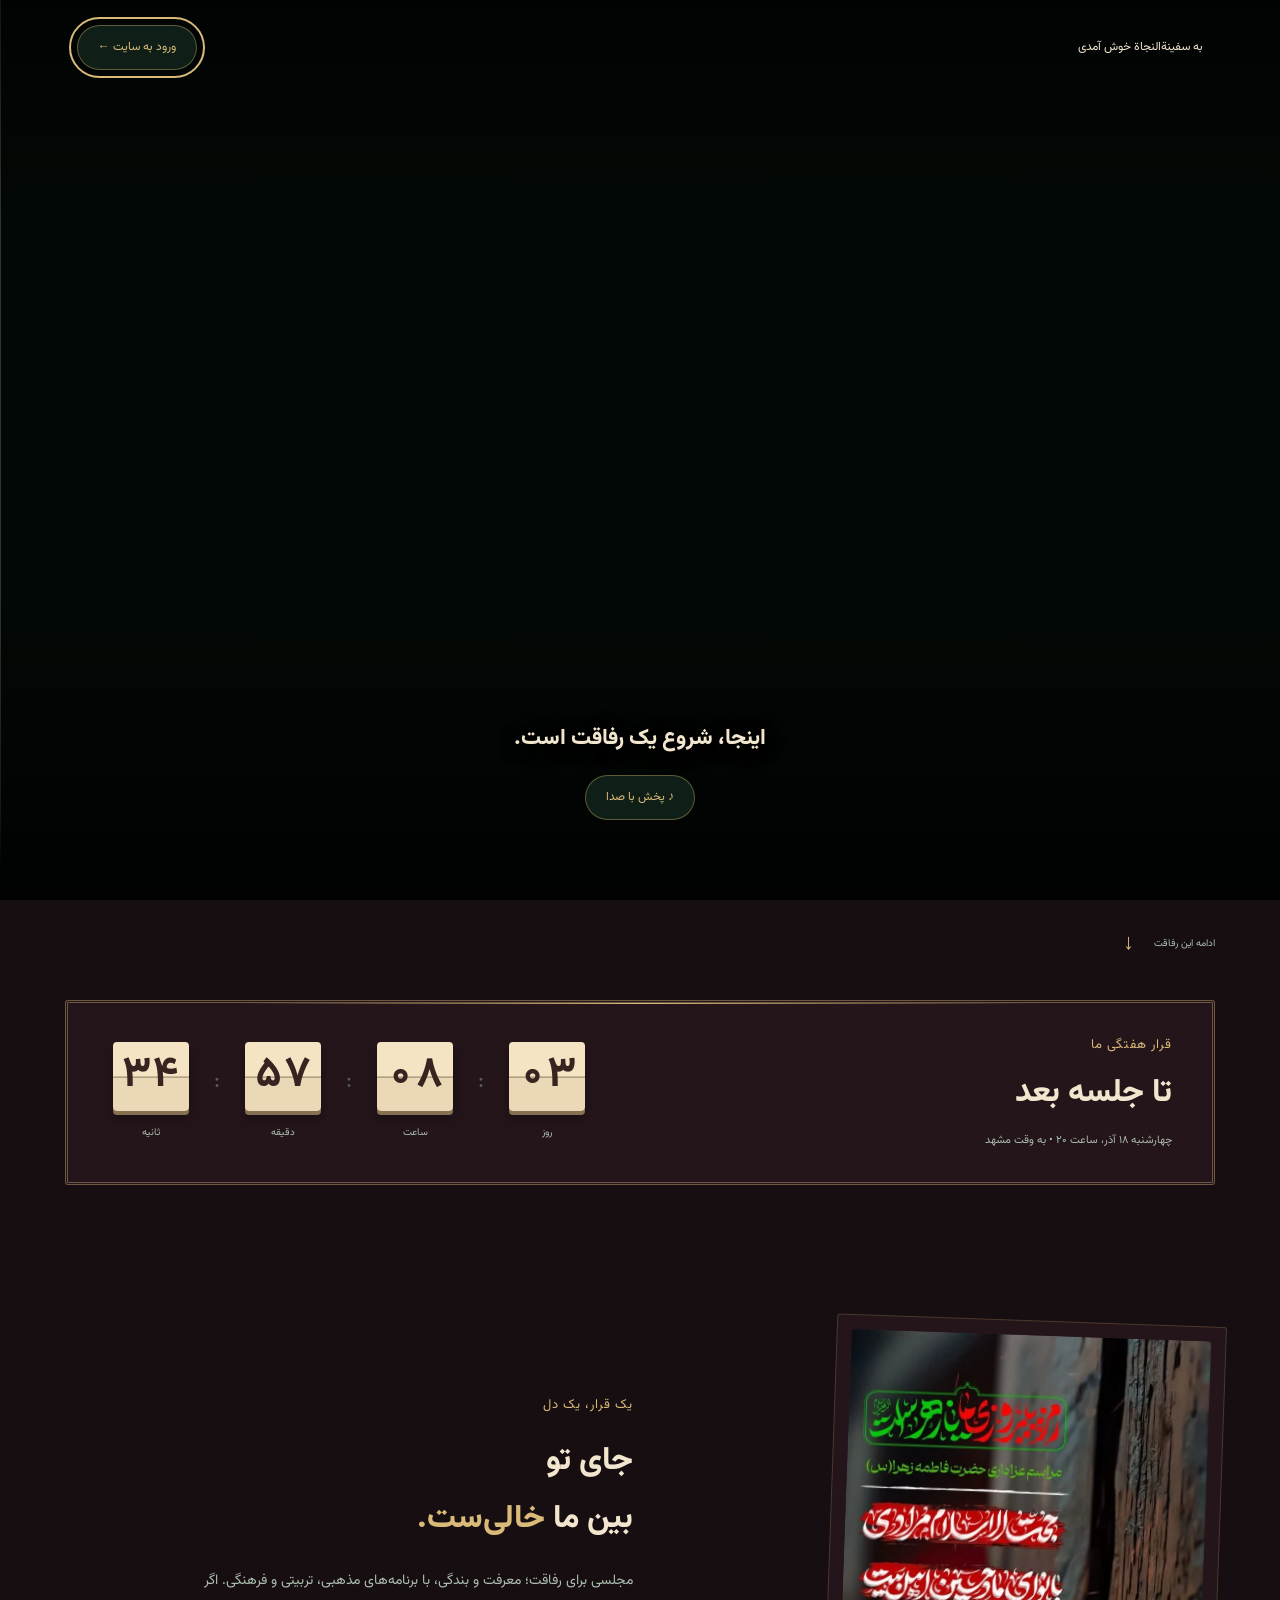
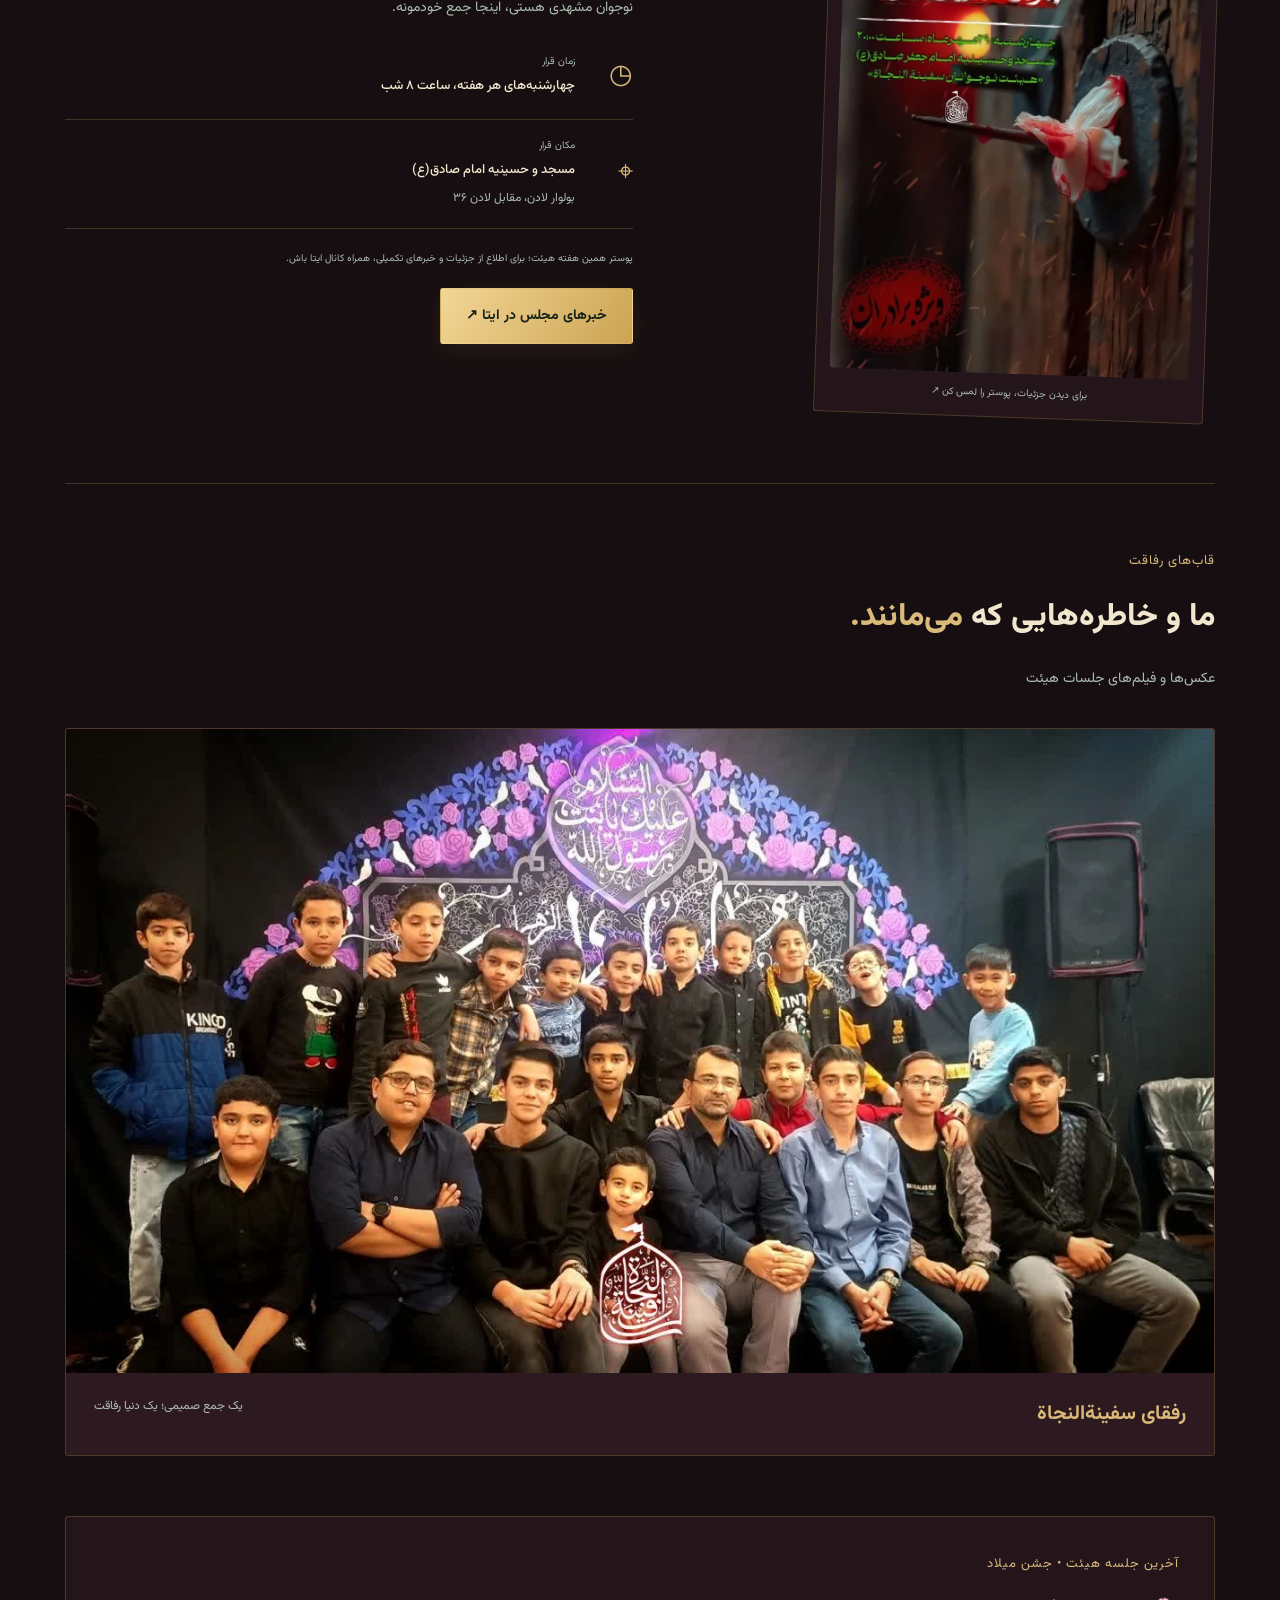
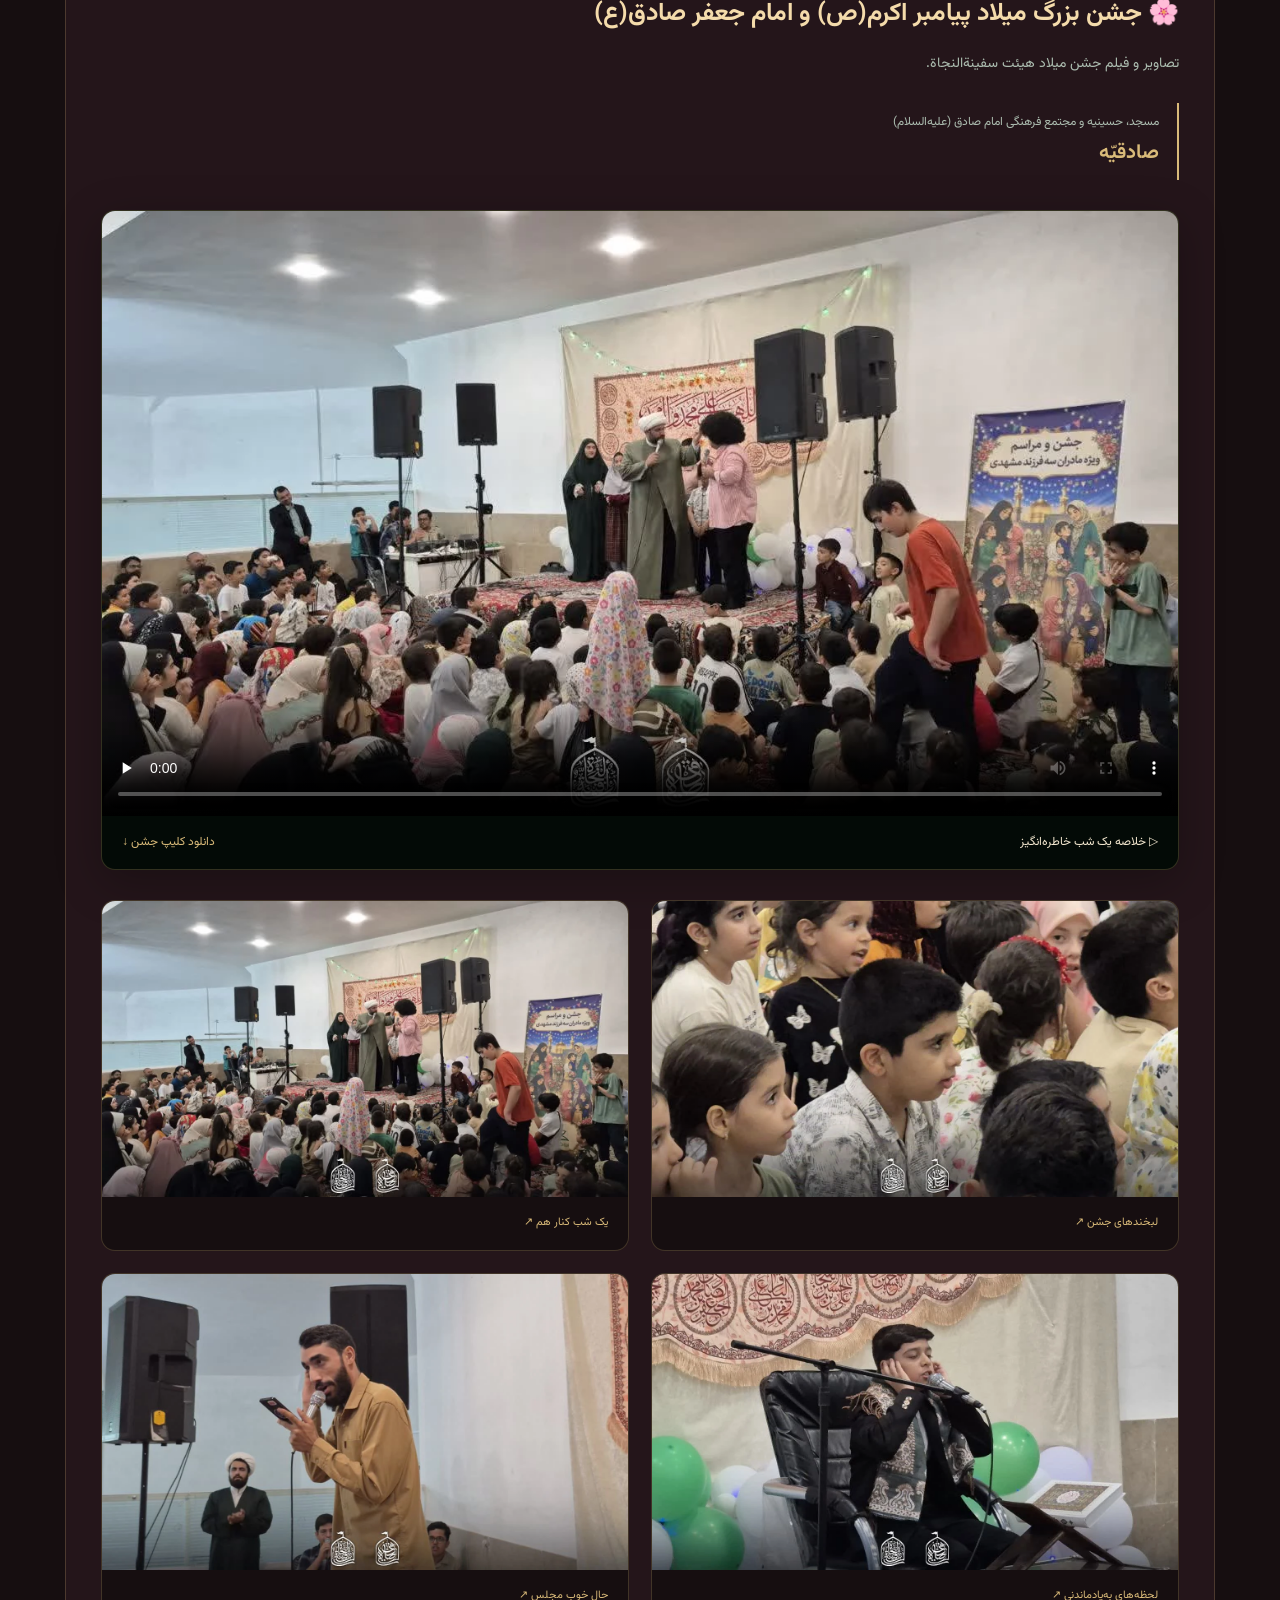
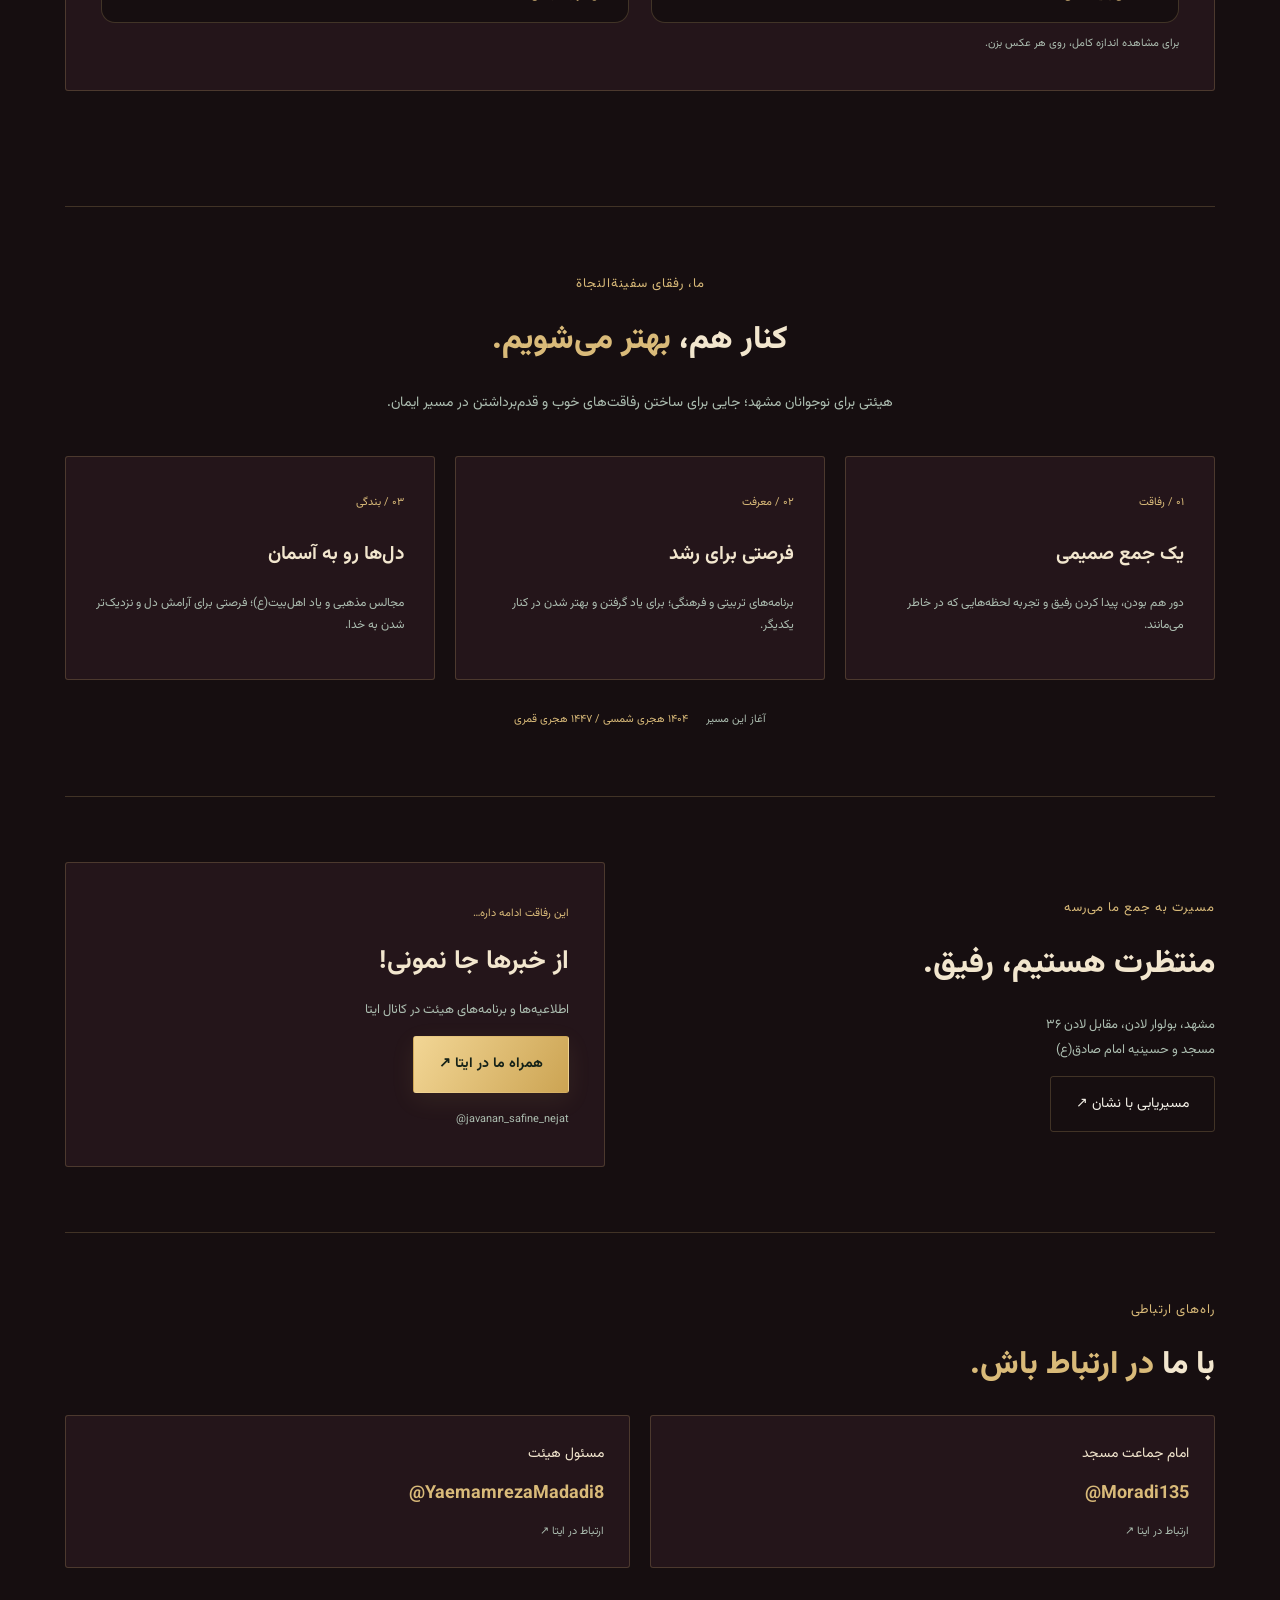
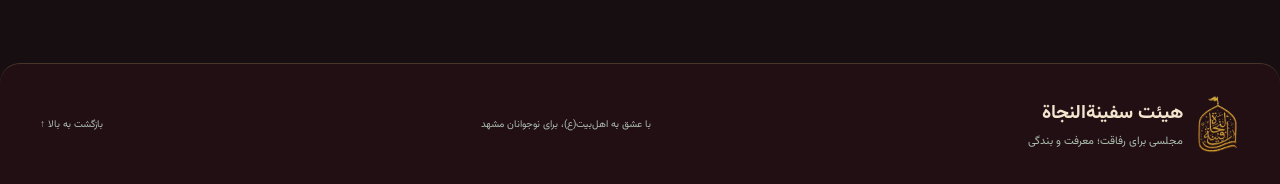
==== index.html @ 611f37f0 "Update index.html" ====
<!doctype html>
<html lang="fa" dir="rtl">
<head><script>
if ('scrollRestoration' in history) history.scrollRestoration = 'manual';
function startAtTop() {
  const root = document.documentElement;
  const previous = root.style.scrollBehavior;
  root.style.scrollBehavior = 'auto';
  window.scrollTo({top: 0, left: 0, behavior: 'instant'});
  root.style.scrollBehavior = previous;
}
window.addEventListener('pageshow', startAtTop);
</script><meta charset="utf-8"><meta name="viewport" content="width=device-width, initial-scale=1"><meta name="theme-color" content="#071510"><meta name="description" content="هیئت سفینة‌النجاة؛ ویژه نوجوانان مشهدی. چهارشنبه‌ها ساعت ۲۰، بولوار لادن، مقابل لادن ۳۶، مسجد و حسینیه امام صادق(ع)."><title>هیئت سفینة‌النجاة | جایی برای رفاقت و بندگی</title><style>@import url('https://fonts.googleapis.com/css2?family=Vazirmatn:wght@300;400;500;600;700;800;900&display=swap');
:root{--bg:#071510;--panel:#0d2018;--gold:#d8b66b;--text:#f3f0e7;--muted:#a1b2a5;--line:#d8b66b26}*{box-sizing:border-box}html{scroll-behavior:smooth;scroll-padding-top:95px}body{margin:0;background:var(--bg);color:var(--text);font-family:Vazirmatn,Tahoma,sans-serif;line-height:1.9}body:has(.intro:not(.closed)){overflow:hidden}a{color:inherit;text-decoration:none}button{font:inherit;cursor:pointer}button,a{-webkit-tap-highlight-color:transparent}button:focus-visible,a:focus-visible{outline:2px solid var(--gold);outline-offset:6px}header{height:100px;display:flex;align-items:center;justify-content:space-between;max-width:1280px;margin:auto;padding:0 40px;border-bottom:1px solid var(--line)}.brand{display:flex;align-items:center;gap:12px;font-weight:700}.brand img{width:45px;height:60px;object-fit:contain}.brand small{display:block;color:var(--muted);font-weight:400;font-size:10px}nav{display:flex;gap:35px;font-size:13px;color:#c4cec5}nav a:hover,footer a:hover{color:var(--gold)}.header-link{font-size:12px;border:1px solid var(--line);padding:9px 20px;border-radius:6px}.hero{max-width:1280px;margin:auto;padding:75px 65px 95px;min-height:720px;display:grid;grid-template-columns:1fr 1fr;align-items:center;position:relative;overflow:hidden}.glow{position:absolute;width:650px;height:650px;left:-100px;top:-40px;background:radial-gradient(ellipse,#1c56333d,transparent 65%);pointer-events:none}.eyebrow{color:var(--gold);font-size:12px;letter-spacing:1px;display:flex;align-items:center;gap:9px}.eyebrow>span{width:6px;height:6px;background:var(--gold);border-radius:50%;box-shadow:0 0 15px var(--gold)}.overline{font-size:13px;color:var(--muted);margin:35px 0 10px}h1{font-size:clamp(48px,6vw,82px);line-height:1.5;margin:0;font-weight:900;letter-spacing:-3px}em{font-style:normal;color:var(--gold)}.hero-desc{color:var(--muted);font-size:15px;line-height:2.2;margin:20px 0 30px}.actions{display:flex;gap:12px;flex-wrap:wrap}.button{display:inline-flex;align-items:center;justify-content:center;gap:18px;padding:13px 23px;border-radius:5px;font-size:12px;transition:transform .2s,background .2s;border:1px solid transparent}.button:hover{transform:translateY(-3px)}.gold{background:var(--gold);color:#152218;font-weight:700}.gold:hover{background:#eccd87}.subtle{background:transparent;color:var(--text);border-color:var(--line)}.hero-meta{margin-top:35px;display:flex;align-items:center;gap:15px;font-size:11px;color:var(--muted)}.hero-meta i{height:4px;width:4px;background:var(--gold);border-radius:50%}.hero-art{height:495px;position:relative;display:flex;align-items:center;justify-content:center}.arch{width:310px;height:420px;border:1px solid #d8b66b55;border-radius:160px 160px 8px 8px;background:linear-gradient(160deg,#173e2855,#0a1b13);box-shadow:0 0 70px #38744017,inset 0 0 45px #123520;display:flex;align-items:center;justify-content:center;flex-direction:column;position:relative}.arch:before{content:'';position:absolute;inset:12px;border:1px solid var(--line);border-radius:150px 150px 3px 3px}.main-logo{width:218px;height:290px;object-fit:contain;filter:drop-shadow(0 0 20px #bb8e3225);animation:float 6s ease-in-out infinite}.art-caption{font-size:10px;color:var(--gold);margin-top:15px}.orbit{position:absolute;border:1px solid #d8b66b12;border-radius:50%;width:450px;height:450px}.orbit-two{width:500px;height:500px;border-style:dashed;animation:spin 100s linear infinite}.art-foot{position:absolute;bottom:0;font-size:10px;color:var(--muted);letter-spacing:2px}.spark{position:absolute;width:5px;height:5px;border-radius:50%;background:var(--gold);box-shadow:0 0 16px var(--gold);animation:float 5s ease-in-out infinite}.s1{left:40px;top:150px}.s2{right:70px;bottom:70px}.s3{left:130px;top:20px}.scroll{position:absolute;bottom:20px;right:65px;color:var(--muted);font-size:10px;display:flex;align-items:center;gap:20px}.scroll span{color:var(--gold);font-size:22px}.countdown-section{max-width:1150px;margin:15px auto 70px;padding:30px 40px;border:1px solid var(--line);background:linear-gradient(110deg,#13281b,#0a1a12);border-radius:9px;display:flex;align-items:center;justify-content:space-between;gap:25px}.countdown-section h2{font-size:23px;margin:8px 0}.countdown-section p{font-size:11px;color:var(--muted);margin:0}.timer{display:flex;direction:rtl;gap:20px;align-items:center}.timer div{text-align:center;min-width:62px}.timer strong{font-size:39px;font-weight:500;font-variant-numeric:tabular-nums;color:var(--gold)}.timer span{display:block;color:var(--muted);font-size:10px}.timer b{color:#53614d;font-weight:400;font-size:22px;margin-top:-20px}.section{max-width:1150px;margin:0 auto;padding:65px 0;scroll-margin-top:15px}.gathering{display:grid;grid-template-columns: .85fr 1fr;gap:100px;align-items:center}.poster-frame{padding:12px;border:1px solid var(--line);border-radius:8px;background:#102118;max-width:390px;transform:rotate(2deg)}.poster-frame img{width:100%;display:block;border-radius:4px}.poster-frame span{display:block;text-align:center;font-size:10px;color:var(--muted);padding-top:10px}h2{font-size:40px;line-height:1.7;margin:15px 0 20px;font-weight:800}.gathering-copy>p{color:var(--muted);font-size:14px;max-width:440px}.detail{display:flex;gap:18px;align-items:center;padding:16px 0;border-bottom:1px solid var(--line)}.detail-icon{font-size:27px;color:var(--gold);width:40px}.detail small{display:block;font-size:10px;color:var(--muted)}.detail strong{font-size:13px;font-weight:500}.detail p{margin:2px 0;color:var(--muted);font-size:12px}.gathering-copy .note{font-size:10px;margin:20px 0}.about{border-top:1px solid var(--line);margin-top:50px;text-align:center}.about .eyebrow{justify-content:center}.about-intro{color:var(--muted);font-size:14px}.cards{display:grid;grid-template-columns:repeat(3,1fr);gap:20px;text-align:right;margin-top:40px}.cards article{padding:30px;background:linear-gradient(145deg,#12271b,#0a1b13);border:1px solid var(--line);border-radius:6px;transition:transform .3s}.cards article:hover{transform:translateY(-7px)}.cards article>span{font-size:11px;color:var(--gold)}.cards h3{font-size:19px}.cards p{font-size:12px;color:var(--muted)}.founded{font-size:11px;color:var(--muted);margin-top:30px}.founded span{color:var(--gold);margin-right:15px}.address{display:grid;grid-template-columns:1fr 1fr;gap:70px;border-top:1px solid var(--line);align-items:center}.address h2{font-size:30px}.address p{font-size:13px;color:var(--muted)}.channel-card{background:radial-gradient(ellipse at top left,#274d2e,#11261a);border:1px solid var(--line);padding:35px;border-radius:8px}.channel-card>span{color:var(--gold);font-size:11px}.channel-card h3{font-size:26px;margin:10px 0}.channel-card small{display:block;text-align:right;color:var(--muted);font-size:11px;margin-top:17px}footer{max-width:1280px;margin:30px auto 0;padding:30px 40px;border-top:1px solid var(--line);display:flex;justify-content:space-between;align-items:center;gap:20px}footer>span,footer>a:last-child{font-size:10px;color:var(--muted)}.intro{position:fixed;inset:0;background:#020805;z-index:100;transition:opacity .6s;display:flex;align-items:center;justify-content:center}.intro.closed{opacity:0;pointer-events:none;visibility:hidden}.intro video{width:100%;height:100%;object-fit:contain}.intro-shade{position:absolute;inset:0;background:linear-gradient(#0009,transparent 25%,transparent 65%,#000b);pointer-events:none}.intro-top,.intro-bottom{position:absolute;right:6%;left:6%;display:flex;align-items:center;gap:15px}.intro-top{top:25px;justify-content:space-between;font-size:12px}.intro-bottom{bottom:80px;justify-content:center;flex-wrap:wrap}.intro-bottom p{width:100%;text-align:center;margin:0;font-size:22px}.intro button{background:#12251cd9;color:var(--gold);border:1px solid #d8b66b66;border-radius:5px;padding:10px 20px;font-size:12px}.reveal{opacity:0;transform:translateY(25px);transition:opacity .8s,transform .8s}.reveal.visible{opacity:1;transform:none}@keyframes float{50%{transform:translateY(-10px)}}@keyframes spin{to{transform:rotate(360deg)}}@media(min-width:1500px){.hero{min-height:780px}}@media(max-width:1200px){.section,.countdown-section{margin-left:35px;margin-right:35px}.gathering{gap:55px}.hero{padding-left:40px;padding-right:40px}.orbit-two{width:420px;height:420px}.orbit-one{width:380px;height:380px}}@media(max-width:760px){header{height:85px;padding:0 20px}nav{display:none}.brand{font-size:13px}.header-link{padding:8px 12px;font-size:10px}.hero{padding:35px 25px 70px;grid-template-columns:1fr;text-align:center;gap:25px}.hero-copy{order:2}.hero-art{height:330px;order:1}.arch{width:215px;height:290px}.main-logo{width:155px;height:205px}.art-caption{font-size:8px}.art-foot{font-size:8px}.orbit-one{width:300px;height:300px}.orbit-two{width:325px;height:325px}.hero .eyebrow,.actions,.hero-meta{justify-content:center}.overline{margin-top:18px}h1{font-size:54px;line-height:1.35}.hero-desc{font-size:13px}.hero-meta{margin-top:22px}.scroll{right:50%;transform:translateX(50%)}.countdown-section{margin:10px 20px 25px;padding:25px 15px;flex-direction:column;text-align:center}.countdown-section .eyebrow{justify-content:center}.countdown-section h2{font-size:20px}.timer{gap:9px}.timer div{min-width:48px}.timer strong{font-size:32px}.section{margin:0 22px;padding:45px 0}.gathering{grid-template-columns:1fr;gap:35px}.poster-frame{max-width:310px;margin:auto;order:2}.gathering-copy{order:1}h2{font-size:32px}.gathering-copy h2 br{display:none}.cards{grid-template-columns:1fr;gap:12px}.cards article{padding:22px}.cards h3{margin:8px 0}.cards p{margin:0}.address{grid-template-columns:1fr;gap:30px}.address h2{font-size:27px}.channel-card{padding:25px}footer{flex-direction:column;text-align:center;padding:25px 20px}.intro-top{font-size:10px}.intro-top button{padding:8px 12px}.intro-bottom p{font-size:18px}.founded span{display:block;margin:5px 0}}@media(prefers-reduced-motion:reduce){*,*:before,*:after{animation:none!important;transition:none!important;scroll-behavior:auto!important}.reveal{opacity:1;transform:none}}
</style><style>.memories{border-top:1px solid var(--line)}.gallery-lead,.event-album>p{color:var(--muted);font-size:14px}.members-photo{margin:35px 0 60px;border:1px solid var(--line);border-radius:10px;overflow:hidden;background:var(--panel)}.members-photo img{display:block;width:100%;height:auto}.members-photo figcaption{padding:20px 25px;display:flex;justify-content:space-between;gap:15px;font-size:12px;color:var(--muted)}.members-photo figcaption span{color:var(--gold);font-size:16px;font-weight:700}.event-album{padding:35px;border:1px solid var(--line);border-radius:10px;background:linear-gradient(135deg,#12271b,#091811)}.event-album h3{font-size:25px;line-height:1.9;margin:15px 0}.event-album .venue{border-right:2px solid var(--gold);padding:8px 18px;margin:25px 0;font-size:12px}.venue strong{color:var(--gold);font-size:20px}.event-video{margin:30px 0;border:1px solid var(--line);border-radius:8px;overflow:hidden;background:#030a06}.event-video video{display:block;width:100%;max-height:650px;aspect-ratio:16/9;object-fit:contain}.event-video>div{padding:15px 20px;display:flex;justify-content:space-between;gap:15px;flex-wrap:wrap;font-size:12px}.event-video a{color:var(--gold)}.photo-grid{display:grid;grid-template-columns:1fr 1fr;gap:20px}.photo-grid a{display:block;overflow:hidden;border:1px solid var(--line);border-radius:7px;background:var(--bg)}.photo-grid img{width:100%;height:auto;display:block;transition:filter .3s}.photo-grid a:hover img{filter:brightness(1.15)}.photo-grid span{display:block;padding:12px 15px;color:var(--gold);font-size:11px}.event-album .gallery-hint{font-size:11px;margin-bottom:0}.contacts{border-top:1px solid var(--line)}.contact-grid{display:grid;grid-template-columns:1fr 1fr;gap:20px}.contact-grid a{padding:25px;background:var(--panel);border:1px solid var(--line);border-radius:8px;display:flex;flex-direction:column;align-items:flex-start;gap:10px;transition:border-color .2s}.contact-grid a:hover{border-color:var(--gold)}.contact-grid span{font-size:14px}.contact-grid strong{color:var(--gold);font-size:18px;overflow-wrap:anywhere;max-width:100%}.contact-grid small{color:var(--muted);font-size:11px}@media(max-width:760px){.event-album{padding:18px}.event-album h3{font-size:20px}.gallery-lead,.event-album>p{font-size:12px}.photo-grid,.contact-grid{grid-template-columns:1fr}.members-photo{margin:25px 0 35px}.members-photo figcaption{padding:15px;flex-direction:column;gap:3px}.event-video>div{font-size:10px;padding:12px}.contact-grid strong{font-size:16px}}
</style><style>/* Refreshed presentation; existing content and media remain unchanged. */
:root{--bg:#050e0b;--panel:#10251b;--gold:#edc879;--muted:#acbdb0;--line:#edc87930}body{background:radial-gradient(ellipse at 95% 5%,#16452d55,transparent 35%),radial-gradient(ellipse at 0 45%,#39301a25,transparent 35%),var(--bg)}body:before{content:'';position:fixed;inset:0;pointer-events:none;z-index:-1;background-image:radial-gradient(#edc87928 .8px,transparent .8px);background-size:32px 32px}header{position:relative;background:#091810d9;border:1px solid var(--line);border-radius:18px;margin:18px auto 0;max-width:1200px;height:88px;box-shadow:0 15px 70px #0003}header nav{gap:23px}.header-link{background:#edc87912;border-radius:30px}.hero{min-height:750px}.hero h1{font-size:clamp(58px,6.7vw,90px);text-shadow:0 8px 35px #0003}.hero h1 em{background:linear-gradient(100deg,#fff0bf,#be8e3e,#ffe2a1);background-clip:text;-webkit-background-clip:text;color:transparent}.hero .eyebrow{display:inline-flex;border:1px solid var(--line);border-radius:30px;padding:6px 16px;background:#edc87908}.arch{background:radial-gradient(ellipse at center,#28513480,#0a1b13 75%);border-color:#edc87977;box-shadow:0 0 100px #83b15c15,inset 0 0 60px #255c2b30}.main-logo{filter:drop-shadow(0 0 25px #e9b83a35)}.button{border-radius:10px;padding:14px 25px}.gold{background:linear-gradient(120deg,#f2d695,#cca453);box-shadow:0 7px 25px #d8b66b16}.countdown-section{border-radius:20px;box-shadow:0 20px 80px #0003;position:relative;overflow:hidden}.countdown-section:before{content:'';position:absolute;top:0;right:15%;left:15%;height:1px;background:linear-gradient(90deg,transparent,var(--gold),transparent)}.timer div{border:1px solid var(--line);border-radius:12px;padding:9px 12px;background:#05120c77;min-width:76px}.timer strong{font-weight:700}.poster-frame{border-radius:16px;padding:14px;transition:transform .4s}.poster-frame:hover{transform:rotate(0)}.cards article{border-radius:16px;position:relative;overflow:hidden}.cards article:after{content:'';width:100px;height:100px;position:absolute;left:-45px;top:-45px;border:1px solid var(--line);border-radius:50%}.members-photo{position:relative;border-radius:20px;box-shadow:0 25px 70px #0004}.members-photo figcaption{background:linear-gradient(100deg,#14291f,#102015);padding:22px 28px}.members-photo figcaption span{font-size:20px}.event-album{border-radius:20px;background:linear-gradient(145deg,#18281f,#0b1611);position:relative}.event-album h3{color:#f4dbab}.event-video{border-radius:14px;box-shadow:0 12px 45px #0004}.photo-grid{gap:22px}.photo-grid a{border-radius:14px;transition:transform .3s,box-shadow .3s}.photo-grid a:hover{transform:translateY(-5px);box-shadow:0 12px 30px #0005}.photo-grid span{padding:16px 20px}.channel-card{border-radius:20px;background:radial-gradient(ellipse at top left,#345338,#102217)}.contact-grid a{border-radius:16px;background:linear-gradient(130deg,#182a1f,#0c1b13);transition:transform .3s,border-color .3s}.contact-grid a:hover{transform:translateY(-4px)}.quick-links{display:flex;gap:12px;flex-wrap:wrap;margin-top:18px}.quick-links a{font-size:11px;color:var(--gold);border-bottom:1px solid var(--line);padding:5px 0}.intro-top button,.intro-bottom button{backdrop-filter:blur(12px);border-radius:30px}.intro-bottom p{font-weight:800;text-shadow:0 2px 20px #000}.mobile-dock{display:none}.top-progress{position:fixed;top:0;right:0;height:3px;background:linear-gradient(90deg,#fff2c7,#c29243);width:0;z-index:90;box-shadow:0 0 15px #e6c77777}footer{background:#07120c88;border-radius:20px 20px 0 0}.gallery-lead{max-width:750px}.reveal{transition-duration:.65s}@media(max-width:1250px){header{margin-left:22px;margin-right:22px;padding:0 25px}}@media(max-width:760px){header{margin:12px 14px 0;height:78px;padding:0 15px;border-radius:14px}.hero{min-height:auto;padding-top:30px}.hero h1{font-size:60px}.hero .eyebrow{font-size:10px}.countdown-section{padding:24px 12px}.timer{gap:5px}.timer div{min-width:53px;padding:7px 6px}.timer strong{font-size:29px}.timer b{font-size:16px}.quick-links{justify-content:center}.members-photo figcaption span{font-size:17px}.members-photo figcaption{padding:18px}.event-album h3{font-size:19px}.mobile-dock{display:flex;position:fixed;bottom:12px;left:15px;right:15px;z-index:50;padding:10px 8px;padding-bottom:max(10px,env(safe-area-inset-bottom));justify-content:space-around;gap:5px;border:1px solid #edc87944;border-radius:16px;background:#0a1c13ed;backdrop-filter:blur(18px);box-shadow:0 8px 35px #0008}.mobile-dock a{font-size:10px;display:flex;flex-direction:column;align-items:center;color:#dfd9c7}.mobile-dock a span{color:var(--gold);font-size:18px;line-height:1.4}footer{padding-bottom:110px}.section{scroll-margin-top:10px}}@media(prefers-reduced-motion:reduce){.photo-grid a:hover,.contact-grid a:hover{transform:none}}
</style><style>@import url('https://fonts.googleapis.com/css2?family=Noto+Nastaliq+Urdu:wght@600;700&display=swap');
:root{--gold:#d9ba79;--bg:#160e10;--line:#d9ba7938}body{background:#160e10;color:#f2e6ce}body:before{background-image:repeating-linear-gradient(45deg,transparent,transparent 22px,#d9ba7905 22px,#d9ba7905 23px);z-index:-1}header{background:#210f14;border-radius:2px;border-bottom:3px double #d9ba7970;box-shadow:none}.hero h1{font-family:'Noto Nastaliq Urdu','Amiri',serif;font-size:clamp(40px,5vw,66px);line-height:2.1;padding:15px 0;overflow:visible}.hero h1 em{background:none;color:#d9ba79}.hero h1 br{display:none}.hero h1{max-width:650px}.glow,.orbit,.spark,.arch:after{display:none!important}.arch{border-radius:160px 160px 3px 3px;background:linear-gradient(#421b26,#210f14);border:4px double #d9ba7977;box-shadow:none}.main-logo{filter:none}.hero{min-height:650px}.hero .eyebrow{border-radius:2px;border:0;border-right:3px solid #d9ba79;background:none}.hero-desc{line-height:2.3}h2,.event-album h3,.channel-card h3{font-family:'Amiri',serif!important;line-height:1.8!important}.countdown-section,.event-album,.cards article,.channel-card,.contact-grid a,.members-photo,.poster-frame{border-radius:3px!important;background:#24151a!important;box-shadow:none!important}.cards article:after{display:none}.button{border-radius:3px}.members-photo figcaption{background:#2d1920}.countdown-section{border:3px double #d9ba7966}.timer div{border:0;background:none;padding:5px;min-width:68px}.timer strong{position:relative;display:block;background:linear-gradient(#f4e4c3 49%,#cab895 50%,#ead8b6 52%);color:#372320;border-radius:4px;font-family:Georgia,serif;font-size:43px;line-height:1.5;box-shadow:0 4px 0 #857052,0 8px 12px #0005;padding:2px 9px;min-width:60px;transform-origin:center;backface-visibility:hidden}.timer strong:after{content:'';position:absolute;top:50%;left:0;right:0;border-top:1px solid #38221844}.timer strong.turn{animation:paperTurn .48s ease}.timer div span{display:block;margin-top:12px}@keyframes paperTurn{0%{transform:perspective(400px) rotateX(-75deg);filter:brightness(.65)}100%{transform:perspective(400px) rotateX(0);filter:brightness(1)}}.meeting-ribbon{overflow:hidden;background:#771f35;color:#fae6b5;border-block:3px double #d9ba79;margin:18px 0 0;padding:12px 0;direction:ltr}.ribbon-track{display:flex;width:max-content;animation:ribbonMove 32s linear infinite}.ribbon-group{display:flex;flex-shrink:0}.ribbon-group span{direction:rtl;white-space:nowrap;font-family:'Amiri',serif;font-size:24px;padding:0 40px}.meeting-ribbon:hover .ribbon-track{animation-play-state:paused}@keyframes ribbonMove{to{transform:translateX(-50%)}}.live-message{width:100%;text-align:center;padding:20px;background:#621b2e;border:3px double #e1c18a}.live-message[hidden]{display:none}.live-message h3{font-family:'Amiri',serif;font-size:36px;margin:8px}.live-message p{margin:6px}.live-lamp{display:inline-block;width:10px;height:10px;border-radius:50%;background:#efd48d;box-shadow:0 0 0 7px #efd48d20;margin-left:12px}.mobile-dock{background:#29151eee;border-radius:3px}footer{background:#210f14}.countdown-section.is-live{display:block}@media(max-width:760px){.hero h1{font-size:42px;line-height:2.2}.hero{min-height:auto}.ribbon-group span{font-size:20px;padding:0 24px}.timer strong{font-size:30px;min-width:44px;padding:4px 5px}.timer div{min-width:48px}.meeting-ribbon{margin-top:12px}.hero-art{margin-top:20px}}@media(prefers-reduced-motion:reduce){.ribbon-track{animation:none}.timer strong.turn{animation:none}}
</style><link rel="canonical" href="https://kdhfudvdibeken-lab.github.io/safine-site/"><style>
@font-face{font-family:SiteBNazanin;src:local("B Nazanin"),local("BNazanin"),url("BNazanin.woff2") format("woff2");font-display:swap;font-weight:400}
@font-face{font-family:SiteBNazanin;src:local("B Nazanin Bold"),local("BNazanin Bold");font-display:swap;font-weight:700}
body,button,a,input,p,span,small,h2,h3,.event-album h3,.channel-card h3,.ribbon-group span,.live-message h3{font-family:SiteBNazanin,"B Nazanin",Tahoma,serif!important}
body{font-size:19px}p{line-height:1.9}.hero h1,.hero h1 em{font-family:'Noto Nastaliq Urdu',SiteBNazanin,serif!important;line-height:2.25;font-size:clamp(36px,4.5vw,60px);max-width:100%;padding-block:20px}.hero h1 br{display:block}.hero h1 em{font-style:normal}.hero-desc{font-size:21px}.eyebrow{font-size:16px}header nav a,.button{font-size:18px}.ribbon-group span{font-size:24px}.hero-copy{min-width:0}.timer strong{font-family:SiteBNazanin,Tahoma,serif!important}h2{font-size:38px}.mobile-dock a{font-size:15px}.hero-art{min-width:0}@media(max-width:760px){.hero h1,.hero h1 em{font-size:36px;line-height:2.4}.hero-desc{font-size:19px}.ribbon-group span{font-size:21px}.button{font-size:17px}h2{font-size:30px}.timer strong{font-size:30px}}
</style><style>/* Motion update: gentle continuous motion, stronger interaction. */
.hero-art{position:relative;perspective:900px}.arch{animation:archBreath 6s ease-in-out infinite;overflow:hidden}.main-logo{animation:logoFloat 5s ease-in-out infinite;will-change:transform;transition:filter .4s}.arch:hover .main-logo{filter:drop-shadow(0 0 22px #e7c87599)}.arch:after{display:block!important;content:'';position:absolute;inset:-60%;background:linear-gradient(110deg,transparent 43%,#ffe7a322 49%,transparent 55%);animation:goldSweep 8s ease-in-out infinite;pointer-events:none}.orbit{display:block!important;pointer-events:none;border-color:#dfc38c35!important}.orbit-one{animation:haloSpin 32s linear infinite!important;border-style:dashed!important}.orbit-two{animation:haloSpin 42s linear infinite reverse!important}.spark{display:block!important;background:#f0d69c!important;animation:emberFloat 6s ease-in-out infinite!important;pointer-events:none}.spark.s2{animation-delay:-2s!important}.spark.s3{animation-delay:-4s!important}.brand img{animation:brandGlow 5s ease-in-out infinite}.hero-copy>.eyebrow,.hero-copy>.overline,.hero-copy>h1,.hero-copy>.hero-desc,.hero-copy>.actions,.hero-copy>.hero-meta{animation:copyArrival .9s both}.hero-copy>h1{animation-delay:.12s}.hero-copy>.hero-desc{animation-delay:.22s}.hero-copy>.actions{animation-delay:.32s}.hero-copy>.hero-meta{animation-delay:.42s}.button{position:relative;overflow:hidden;transition:transform .25s,box-shadow .25s,background .25s}.button:hover{transform:translateY(-4px);box-shadow:0 10px 24px #0004}.button:active{transform:translateY(0) scale(.97)}.button.gold:after{content:'';position:absolute;inset:0;background:linear-gradient(110deg,transparent 30%,#fff6 50%,transparent 70%);transform:translateX(-160%);animation:buttonShine 7s ease-in-out infinite;pointer-events:none}.cards article,.contact-grid a,.channel-card{transition:transform .35s,border-color .35s,box-shadow .35s!important}.cards article:hover,.channel-card:hover{transform:translateY(-7px);border-color:#e0bd79!important}.photo-grid a img,.members-photo img,.poster-frame img{transition:transform .65s,filter .65s}.photo-grid a:hover img,.members-photo:hover img{transform:scale(1.035);filter:brightness(1.08)}.members-photo a,.photo-grid a{overflow:hidden;display:block}.reveal{transition:opacity .8s,transform .8s!important}.reveal:not(.visible){transform:translateY(32px)}.reveal.visible{transform:translateY(0)}.scroll span{display:inline-block;animation:scrollBounce 2s ease-in-out infinite}.live-lamp{animation:brandGlow 2s ease-in-out infinite}.motion-toggle{position:fixed;left:14px;bottom:18px;z-index:55;background:#2d1821;color:#ead1a1;border:1px solid #d9ba7977;border-radius:6px;padding:8px 12px;font:14px Tahoma,sans-serif;cursor:pointer}.founded{font-family:SiteBNazanin,'B Nazanin',Tahoma,serif!important}.motion-off *,.motion-off *:before,.motion-off *:after{animation:none!important;transition:none!important;scroll-behavior:auto!important}.motion-off .reveal{opacity:1!important;transform:none!important}
@keyframes logoFloat{0%,100%{transform:translateY(0) rotate(-1deg)}50%{transform:translateY(-13px) rotate(1deg)}}@keyframes archBreath{0%,100%{box-shadow:0 0 25px #d9ba7910}50%{box-shadow:0 0 65px #d9ba792a}}@keyframes goldSweep{0%,55%{transform:translateX(-70%) rotate(-10deg)}85%,100%{transform:translateX(70%) rotate(-10deg)}}@keyframes haloSpin{from{transform:rotate(0)}to{transform:rotate(360deg)}}@keyframes emberFloat{0%,100%{transform:translateY(0);opacity:.3}50%{transform:translateY(-22px);opacity:1}}@keyframes brandGlow{0%,100%{filter:drop-shadow(0 0 2px #ebc96f33)}50%{filter:drop-shadow(0 0 9px #ebc96faa)}}@keyframes copyArrival{from{opacity:0;transform:translateY(20px)}to{opacity:1;transform:translateY(0)}}@keyframes buttonShine{0%,65%{transform:translateX(-160%)}90%,100%{transform:translateX(160%)}}@keyframes scrollBounce{0%,100%{transform:translateY(0)}50%{transform:translateY(7px)}}
@media(max-width:760px){.motion-toggle{bottom:92px;padding:7px 9px;font-size:11px}.orbit{max-width:95%}.hero h1,.hero h1 em{font-size:36px!important}.main-logo{will-change:auto}}
@media(prefers-reduced-motion:reduce){*,*:before,*:after{animation:none!important;transition:none!important;scroll-behavior:auto!important}.reveal{opacity:1!important;transform:none!important}}

.hero h1,.hero h1 em{font-family:SiteBNazanin,'B Nazanin',Tahoma,serif!important;font-size:clamp(46px,6vw,78px);line-height:1.5}.brand>span{font-family:'Noto Nastaliq Urdu',SiteBNazanin,serif!important;line-height:2}.brand small{font-family:SiteBNazanin,Tahoma,serif!important}</style><style>
@import url('https://fonts.googleapis.com/css2?family=Vazirmatn:wght@400;500;600;700;800&display=swap');
body,button,input,select,textarea,a,p,span,small,strong,h1,h2,h3,h4,.hero h1,.hero h1 em,.brand>span,.brand small,.event-album h3,.channel-card h3,.ribbon-group span,.live-message h3,.founded,.timer strong{font-family:'Vazirmatn',Tahoma,sans-serif!important;letter-spacing:normal!important}
body{font-size:16px;line-height:1.9}.hero h1,.hero h1 em{font-size:clamp(40px,5.5vw,72px)!important;line-height:1.65!important;font-weight:800}.hero-desc{font-size:17px!important;line-height:2.1!important}.brand>span{font-size:19px;line-height:1.8!important}.brand small{font-size:11px}h2{font-size:32px!important}.ribbon-group span{font-size:19px!important}header nav a,.button{font-size:14px!important}.eyebrow{font-size:13px!important}.timer strong{font-variant-numeric:tabular-nums}.audio-panel{position:fixed;right:14px;bottom:18px;z-index:56;display:flex;align-items:center;gap:9px;padding:8px 12px;border:1px solid #d9ba7977;border-radius:8px;background:#29151ef5;box-shadow:0 5px 25px #0004;font-size:12px}.audio-panel button{color:#f3d79c;background:#ffffff0b;border:1px solid #d9ba7966;border-radius:5px;padding:5px 10px;cursor:pointer}.audio-panel[hidden]{display:none}.audio-status{max-width:190px;color:#eadcc3}@media(max-width:760px){.hero h1,.hero h1 em{font-size:39px!important}.hero-desc{font-size:15px!important}h2{font-size:26px!important}.ribbon-group span{font-size:16px!important}.audio-panel{bottom:92px;right:10px;padding:6px 8px;font-size:10px;max-width:65vw}.audio-status{max-width:140px}.brand>span{font-size:16px}}
</style><meta property="og:type" content="website"><meta property="og:locale" content="fa_IR"><meta property="og:title" content="هیئت سفینة‌النجاة | نوجوانان مشهد"><meta property="og:description" content="چهارشنبه‌ها ساعت ۸ شب؛ مشهد، بولوار لادن، مقابل لادن ۳۶، مسجد و حسینیه امام صادق(ع)."><meta property="og:url" content="https://kdhfudvdibeken-lab.github.io/safine-site/"><meta property="og:image" content="https://kdhfudvdibeken-lab.github.io/safine-site/poster.webp"><script type="application/ld+json">{"@context": "https://schema.org", "@type": "Organization", "name": "هیئت سفینة‌النجاة", "url": "https://kdhfudvdibeken-lab.github.io/safine-site/", "logo": "https://kdhfudvdibeken-lab.github.io/safine-site/logo.png", "sameAs": ["https://eitaa.com/javanan_safine_nejat"], "address": {"@type": "PostalAddress", "addressLocality": "مشهد", "streetAddress": "بولوار لادن، مقابل لادن ۳۶، مسجد و حسینیه امام صادق(ع)", "addressCountry": "IR"}}</script></head>
<body><audio id="ziyaratAudio" preload="none" src="ali_fani_ziarat_ashora%20128.mp3"></audio><div class="audio-panel" id="audioPanel" hidden><span class="audio-status" id="audioStatus" role="status">زیارت عاشورا ـ علی فانی</span><button type="button" id="audioToggle">پخش زیارت</button></div>
<div class="intro" id="intro" role="dialog" aria-modal="true" aria-label="کلیپ خوش‌آمدگویی">
<video id="introVideo" autoplay muted playsinline preload="auto" controls><source src="intro.mp4" type="video/mp4"></video><div class="intro-shade"></div><div class="intro-top"><span>به سفینة‌النجاة خوش آمدی</span><button id="skipIntro">ورود به سایت ←</button></div><div class="intro-bottom"><p>اینجا، شروع یک رفاقت است.</p><button id="soundButton">♪ پخش با صدا</button><button id="playButton" hidden>▶ پخش کلیپ</button></div></div>
<div id="siteContent" inert><div class="top-progress" id="readingProgress" aria-hidden="true"></div>
<header><a class="brand" href="#home"><img src="logo.png" alt="نشان طلایی هیئت سفینة‌النجاة"><span>سفینة‌النجاة<small>هیئت نوجوانان مشهد</small></span></a><nav aria-label="منوی اصلی"><a href="#about">درباره ما</a><a href="#gathering">مجلس این هفته</a><a href="#gallery">عکس و فیلم</a><a href="#address">نشانی و ارتباط</a></nav><a class="header-link" href="https://eitaa.com/javanan_safine_nejat" target="_blank" rel="noopener">کانال ایتا ↗</a></header><div class="meeting-ribbon" role="region" aria-label="قرار ما چهارشنبه ساعت ۸ شب • سفینة‌النجاة"><div class="ribbon-track" aria-hidden="true"><div class="ribbon-group"><span>قرار ما چهارشنبه ساعت ۸ شب • سفینة‌النجاة ✦ </span><span>قرار ما چهارشنبه ساعت ۸ شب • سفینة‌النجاة ✦ </span><span>قرار ما چهارشنبه ساعت ۸ شب • سفینة‌النجاة ✦ </span></div><div class="ribbon-group"><span>قرار ما چهارشنبه ساعت ۸ شب • سفینة‌النجاة ✦ </span><span>قرار ما چهارشنبه ساعت ۸ شب • سفینة‌النجاة ✦ </span><span>قرار ما چهارشنبه ساعت ۸ شب • سفینة‌النجاة ✦ </span></div></div></div>
<main>
<section class="hero" id="home"><div class="glow"></div><div class="hero-copy"><div class="eyebrow"><span></span> ویژه نوجوانان مشهدی</div><p class="overline">به جمع رفقای هیئت خوش آمدی</p><h1>یک کشتی؛<br>هزار <em>رفاقت.</em></h1><p class="hero-desc">اینجا دور هم جمع می‌شویم؛ برای معرفت،<br>برای بندگی، برای رفاقتی که ماندنی‌ست.</p><div class="actions"><a class="button gold" href="#gathering">قرار این هفته‌مون <span>↙</span></a><button class="button subtle" id="replay">▷ تماشای کلیپ هیئت</button><button class="button subtle" id="shareMeeting" type="button">دعوت از رفیق ↗</button><span id="shareStatus" role="status" style="font-size:12px;width:100%"></span></div><div class="hero-meta"><span>هر چهارشنبه، ساعت ۲۰</span><i></i><span>مشهد، بولوار لادن</span></div></div><div class="hero-art"><div class="orbit orbit-one"></div><div class="orbit orbit-two"></div><div class="arch"><img src="logo.png" alt="هیئت سفینة‌النجاة" class="main-logo"><span class="art-caption">مجلسی برای رفاقت؛ معرفت و بندگی</span></div><span class="art-foot">از ۱۴۰۴، کنار هم و برای هم</span><div class="spark s1"></div><div class="spark s2"></div><div class="spark s3"></div></div><a href="#gathering" class="scroll">ادامه این رفاقت <span>↓</span></a></section>
<section class="countdown-section reveal" aria-label="زمان تا مجلس بعدی"><div><div class="eyebrow">قرار هفتگی ما</div><h2>تا جلسه بعد</h2><p id="nextDate">چهارشنبه، ساعت ۲۰ به وقت مشهد</p></div><div class="live-message" id="liveMeeting" role="status" hidden><span class="live-lamp"></span>وقت قرارمان رسید<h3>شروع جلسه هیئت سفینة‌النجاة</h3><p>چهارشنبه، ساعت ۸ شب؛ مسجد و حسینیه امام صادق(ع)</p><a class="button gold" href="#address">نشانی هیئت ←</a></div><div class="timer" role="timer" aria-label="شمارش معکوس مجلس بعدی"><div><strong id="days">۰۰</strong><span>روز</span></div><b>:</b><div><strong id="hours">۰۰</strong><span>ساعت</span></div><b>:</b><div><strong id="minutes">۰۰</strong><span>دقیقه</span></div><b>:</b><div><strong id="seconds">۰۰</strong><span>ثانیه</span></div></div></section>
<section class="gathering section reveal" id="gathering"><div class="poster-frame"><a href="poster.webp" target="_blank" rel="noopener" aria-label="مشاهده پوستر در اندازه کامل"><img src="poster.webp" alt="پوستر مجلس این هفته هیئت سفینة‌النجاة" loading="lazy"></a><span>برای دیدن جزئیات، پوستر را لمس کن ↗</span></div><div class="gathering-copy"><div class="eyebrow">یک قرار، یک دل</div><h2>جای تو<br>بین ما <em>خالی‌ست.</em></h2><p>مجلسی برای رفاقت؛ معرفت و بندگی، با برنامه‌های مذهبی، تربیتی و فرهنگی. اگر نوجوان مشهدی هستی، اینجا جمع خودمونه.</p><div class="detail"><span class="detail-icon">◷</span><div><small>زمان قرار</small><strong>چهارشنبه‌های هر هفته، ساعت ۸ شب</strong></div></div><div class="detail"><span class="detail-icon">⌖</span><div><small>مکان قرار</small><strong>مسجد و حسینیه امام صادق(ع)</strong><p>بولوار لادن، مقابل لادن ۳۶</p></div></div><p class="note">پوستر همین هفته هیئت؛ برای اطلاع از جزئیات و خبرهای تکمیلی، همراه کانال ایتا باش.</p><a class="button gold" href="https://eitaa.com/javanan_safine_nejat" target="_blank" rel="noopener">خبرهای مجلس در ایتا ↗</a></div></section>
<section class="memories section reveal" id="gallery">
<div class="eyebrow">قاب‌های رفاقت</div><h2>ما و خاطره‌هایی که <em>می‌مانند.</em></h2><p class="gallery-lead">عکس‌ها و فیلم‌های جلسات هیئت</p>
<figure class="members-photo"><a href="members.webp" target="_blank" rel="noopener"><img src="members.webp" alt="عکس دسته‌جمعی اعضای هیئت سفینة‌النجاة با پس‌زمینه بنفش" loading="lazy" width="1280" height="718"></a><figcaption><span>رفقای سفینة‌النجاة</span>یک جمع صمیمی؛ یک دنیا رفاقت</figcaption></figure>
<article class="event-album"><div class="eyebrow">آخرین جلسه هیئت • جشن میلاد</div><h3>🌸 جشن بزرگ میلاد پیامبر اکرم(ص) و امام جعفر صادق(ع)</h3><p>تصاویر و فیلم جشن میلاد هیئت سفینة‌النجاة.</p><p class="venue">مسجد، حسینیه و مجتمع فرهنگی امام صادق (علیه‌السلام)<br><strong>صادقیّه</strong></p>
<div class="event-video"><video controls playsinline preload="none" poster="celebration-2.webp" aria-label="کلیپ خلاصه جشن میلاد پیامبر اکرم و امام جعفر صادق"><source src="celebration.mp4" type="video/mp4">مرورگر شما پخش ویدئو را پشتیبانی نمی‌کند.</video><div><span>▷ خلاصه یک شب خاطره‌انگیز</span><a href="celebration.mp4" download>دانلود کلیپ جشن ↓</a></div></div>
<div class="photo-grid">
<a href="celebration-1.webp" target="_blank" rel="noopener"><img src="celebration-1.webp" alt="کودکان حاضر در جشن میلاد" loading="lazy" width="1280" height="720"><span>لبخندهای جشن ↗</span></a>
<a href="celebration-2.webp" target="_blank" rel="noopener"><img src="celebration-2.webp" alt="نمای جمع حاضر و اجرای برنامه در جشن میلاد" loading="lazy" width="1280" height="720"><span>یک شب کنار هم ↗</span></a>
<a href="celebration-3.webp" target="_blank" rel="noopener"><img src="celebration-3.webp" alt="اجرای نوجوان در کنار رحل قرآن در جشن" loading="lazy" width="1280" height="720"><span>لحظه‌های به‌یادماندنی ↗</span></a>
<a href="celebration-4.webp" target="_blank" rel="noopener"><img src="celebration-4.webp" alt="اجرای برنامه با میکروفن در جشن میلاد" loading="lazy" width="1280" height="720"><span>حال خوب مجلس ↗</span></a>
</div><p class="gallery-hint">برای مشاهده اندازه کامل، روی هر عکس بزن.</p></article>
</section>
<section class="about section reveal" id="about"><div class="eyebrow">ما، رفقای سفینة‌النجاة</div><h2>کنار هم، <em>بهتر می‌شویم.</em></h2><p class="about-intro">هیئتی برای نوجوانان مشهد؛ جایی برای ساختن رفاقت‌های خوب و قدم‌برداشتن در مسیر ایمان.</p><div class="cards"><article><span>۰۱ / رفاقت</span><h3>یک جمع صمیمی</h3><p>دور هم بودن، پیدا کردن رفیق و تجربه لحظه‌هایی که در خاطر می‌مانند.</p></article><article><span>۰۲ / معرفت</span><h3>فرصتی برای رشد</h3><p>برنامه‌های تربیتی و فرهنگی؛ برای یاد گرفتن و بهتر شدن در کنار یکدیگر.</p></article><article><span>۰۳ / بندگی</span><h3>دل‌ها رو به آسمان</h3><p>مجالس مذهبی و یاد اهل‌بیت(ع)؛ فرصتی برای آرامش دل و نزدیک‌تر شدن به خدا.</p></article></div><div class="founded">آغاز این مسیر <span>۱۴۰۴ هجری شمسی / ۱۴۴۷ هجری قمری</span></div></section>
<section class="address section reveal" id="address"><div><div class="eyebrow">مسیرت به جمع ما می‌رسه</div><h2>منتظرت هستیم، رفیق.</h2><p>مشهد، بولوار لادن، مقابل لادن ۳۶<br>مسجد و حسینیه امام صادق(ع)</p><a class="button subtle" href="https://nshn.ir/0d_b1-1xeJ5-wR" target="_blank" rel="noopener">مسیریابی با نشان ↗</a></div><div class="channel-card"><span>این رفاقت ادامه داره…</span><h3>از خبرها جا نمونی!</h3><p>اطلاعیه‌ها و برنامه‌های هیئت در کانال ایتا</p><a class="button gold" href="https://eitaa.com/javanan_safine_nejat" target="_blank" rel="noopener">همراه ما در ایتا ↗</a><small dir="ltr">@javanan_safine_nejat</small></div></section>
<section class="contacts section reveal" id="contacts"><div class="eyebrow">راه‌های ارتباطی</div><h2>با ما <em>در ارتباط باش.</em></h2><div class="contact-grid"><a href="https://eitaa.com/Moradi135" target="_blank" rel="noopener"><span>امام جماعت مسجد</span><strong dir="ltr">@Moradi135</strong><small>ارتباط در ایتا ↗</small></a><a href="https://eitaa.com/YaemamrezaMadadi8" target="_blank" rel="noopener"><span>مسئول هیئت</span><strong dir="ltr">@YaemamrezaMadadi8</strong><small>ارتباط در ایتا ↗</small></a></div></section>
</main><nav class="mobile-dock" aria-label="دسترسی سریع موبایل"><a href="#home"><span>⌂</span>خانه</a><a href="#gathering"><span>◷</span>قرار هفته</a><a href="#gallery"><span>▧</span>عکس و فیلم</a><a href="#address"><span>⌖</span>نشانی</a></nav><footer><a class="brand" href="#home"><img src="logo.png" alt=""><span>هیئت سفینة‌النجاة<small>مجلسی برای رفاقت؛ معرفت و بندگی</small></span></a><span>با عشق به اهل‌بیت(ع)، برای نوجوانان مشهد</span><a href="#home">بازگشت به بالا ↑</a></footer>
</div><script>'use strict';
const intro = document.getElementById('intro');
const video = document.getElementById('introVideo');
const content = document.getElementById('siteContent');
const skip = document.getElementById('skipIntro');
const sound = document.getElementById('soundButton');
const play = document.getElementById('playButton');
function closeIntro() {
  video.pause();
  intro.classList.add('closed');
  intro.inert = true;
  content.inert = false;
  document.getElementById('replay').focus({preventScroll:true});
  startAtTop();
}
function attemptPlay() {
  const promise = video.play();
  if (promise) promise.then(() => { play.hidden = true; }).catch(() => { play.hidden = false; });
}
skip.addEventListener('click', () => { closeIntro(); startZiyarat(); });
video.addEventListener('ended', closeIntro);
video.addEventListener('error', () => { play.hidden = false; play.textContent = 'کلیپ در دسترس نیست؛ وارد سایت شو'; });
sound.addEventListener('click', () => {
  video.muted = !video.muted;
  sound.textContent = video.muted ? '♪ پخش با صدا' : '♪ بی‌صدا کردن';
  attemptPlay();
});
play.addEventListener('click', attemptPlay);
document.getElementById('replay').addEventListener('click', () => {
  document.getElementById('ziyaratAudio').pause();
  content.inert = true;
  intro.inert = false;
  intro.classList.remove('closed');
  video.currentTime = 0;
  attemptPlay();
  skip.focus({preventScroll:true});
});
document.addEventListener('keydown', event => {
  if (!intro.classList.contains('closed') && event.key === 'Escape') closeIntro();
});
skip.focus({preventScroll:true});
attemptPlay();
// The recurring meeting is Wednesday, 20:00 in Asia/Tehran, not the visitor's timezone.
const tehranParts = new Intl.DateTimeFormat('en-US', {
  timeZone:'Asia/Tehran', year:'numeric', month:'2-digit', day:'2-digit',
  hour:'2-digit', minute:'2-digit', second:'2-digit', hourCycle:'h23'
});
const persian = new Intl.NumberFormat('fa-IR', {minimumIntegerDigits:2, useGrouping:false});
function nextMeeting(now) {
  const p = Object.fromEntries(tehranParts.formatToParts(now).filter(x => x.type !== 'literal').map(x => [x.type, Number(x.value)]));
  const local = Date.UTC(p.year,p.month-1,p.day,p.hour,p.minute,p.second);
  const offset = local - (now.getTime() - now.getMilliseconds());
  const daysUntil = (3 - new Date(local).getUTCDay() + 7) % 7;
  let target = Date.UTC(p.year,p.month-1,p.day + daysUntil,20) - offset;
  if (target <= now.getTime()) target += 7*86400000;
  return target;
}
function meetingState(now) {
 const next = nextMeeting(now);
 const previous = next - 7*86400000;
 return {target:next, live:now.getTime() >= previous && now.getTime() < previous+5*60000};
}
function updateCountdown(){
 const now=new Date(), state=meetingState(now);
 const section=document.querySelector('.countdown-section');
 section.classList.toggle('is-live',state.live);
 document.getElementById('liveMeeting').hidden=!state.live;
 document.querySelector('.timer').style.display=state.live?'none':'';
 section.firstElementChild.style.display=state.live?'none':'';
 let remaining=Math.max(0,Math.ceil((state.target-now.getTime())/1000));
 const values=[Math.floor(remaining/86400),Math.floor(remaining%86400/3600),Math.floor(remaining%3600/60),remaining%60];
 ['days','hours','minutes','seconds'].forEach((id,i)=>{
 const el=document.getElementById(id),value=persian.format(values[i]);
 if(el.textContent!==value){el.textContent=value;el.classList.remove('turn');void el.offsetWidth;el.classList.add('turn');}
 });
 document.getElementById('nextDate').textContent=new Intl.DateTimeFormat('fa-IR',{timeZone:'Asia/Tehran',weekday:'long',day:'numeric',month:'long'}).format(new Date(state.target))+'، ساعت ۲۰ • به وقت مشهد';
}
updateCountdown();setInterval(updateCountdown,1000);
document.addEventListener('visibilitychange',()=>{if(!document.hidden)updateCountdown();});
if ('IntersectionObserver' in window) {
  const observer = new IntersectionObserver(entries => entries.forEach(entry => {
    if(entry.isIntersecting){entry.target.classList.add('visible');observer.unobserve(entry.target);}
  }),{threshold:.08});
  document.querySelectorAll('.reveal').forEach(el => observer.observe(el));
} else document.querySelectorAll('.reveal').forEach(el => el.classList.add('visible'));
</script><script>function updateProgress(){const h=document.documentElement;const el=document.getElementById("readingProgress");if(el)el.style.width=(h.scrollHeight>h.clientHeight?100*h.scrollTop/(h.scrollHeight-h.clientHeight):0)+"%";}window.addEventListener("scroll",updateProgress,{passive:true});window.addEventListener("resize",updateProgress);updateProgress();</script><script>
const ziyaratAudio=document.getElementById('ziyaratAudio');
const audioPanel=document.getElementById('audioPanel');
const audioToggle=document.getElementById('audioToggle');
const audioStatus=document.getElementById('audioStatus');
ziyaratAudio.volume=0.65;
function startZiyarat(){
 audioPanel.hidden=false;
 const p=ziyaratAudio.play();
 if(p)p.catch(()=>{audioStatus.textContent=ziyaratAudio.error?'فایل صوتی پیدا نشد یا قابل پخش نیست':'برای شنیدن زیارت، پخش را بزن';});
}
audioToggle.addEventListener('click',()=>{if(ziyaratAudio.paused)startZiyarat();else ziyaratAudio.pause();});
ziyaratAudio.addEventListener('play',()=>{audioToggle.textContent='توقف صدا';audioToggle.setAttribute('aria-label','توقف زیارت عاشورا');audioStatus.textContent='زیارت عاشورا ـ علی فانی';});
ziyaratAudio.addEventListener('pause',()=>{audioToggle.textContent='پخش زیارت';audioToggle.setAttribute('aria-label','پخش زیارت عاشورا');});
ziyaratAudio.addEventListener('ended',()=>{audioToggle.textContent='پخش دوباره';});
ziyaratAudio.addEventListener('error',()=>{audioStatus.textContent='فایل صوتی پیدا نشد یا قابل پخش نیست';});
</script><script>document.getElementById('shareMeeting').addEventListener('click',async()=>{
const data={title:'هیئت سفینة‌النجاة',text:'قرار ما چهارشنبه ساعت ۸ شب؛ مشهد، بولوار لادن، مقابل لادن ۳۶، مسجد و حسینیه امام صادق(ع).',url:'https://kdhfudvdibeken-lab.github.io/safine-site/'};
const status=document.getElementById('shareStatus');
try{if(navigator.share){await navigator.share(data);}else{await navigator.clipboard.writeText(data.text+'\n'+data.url);status.textContent='متن دعوت و لینک کپی شد؛ برای رفیقت بفرست.';}}catch(e){if(e.name!=='AbortError')status.textContent='برای دعوت، آدرس سایت را کپی و ارسال کن: '+data.url;}
});</script></body></html>
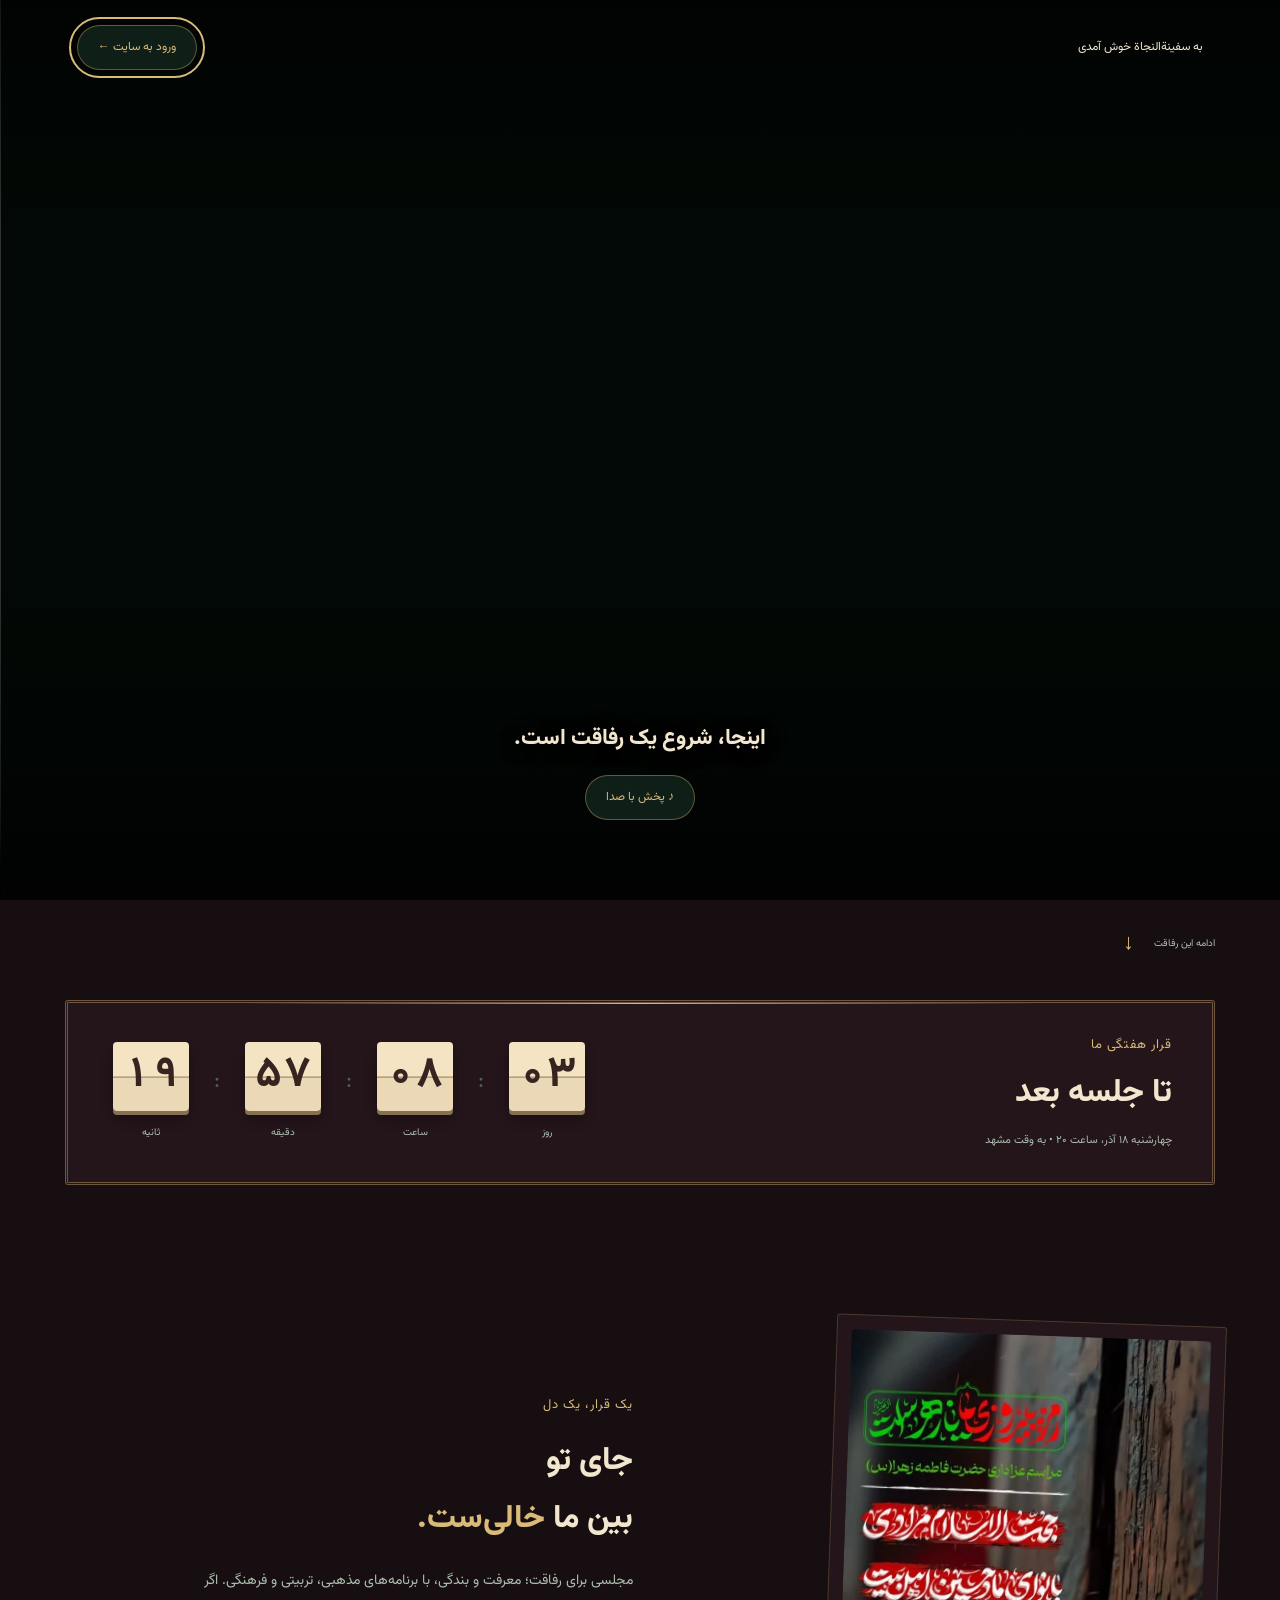
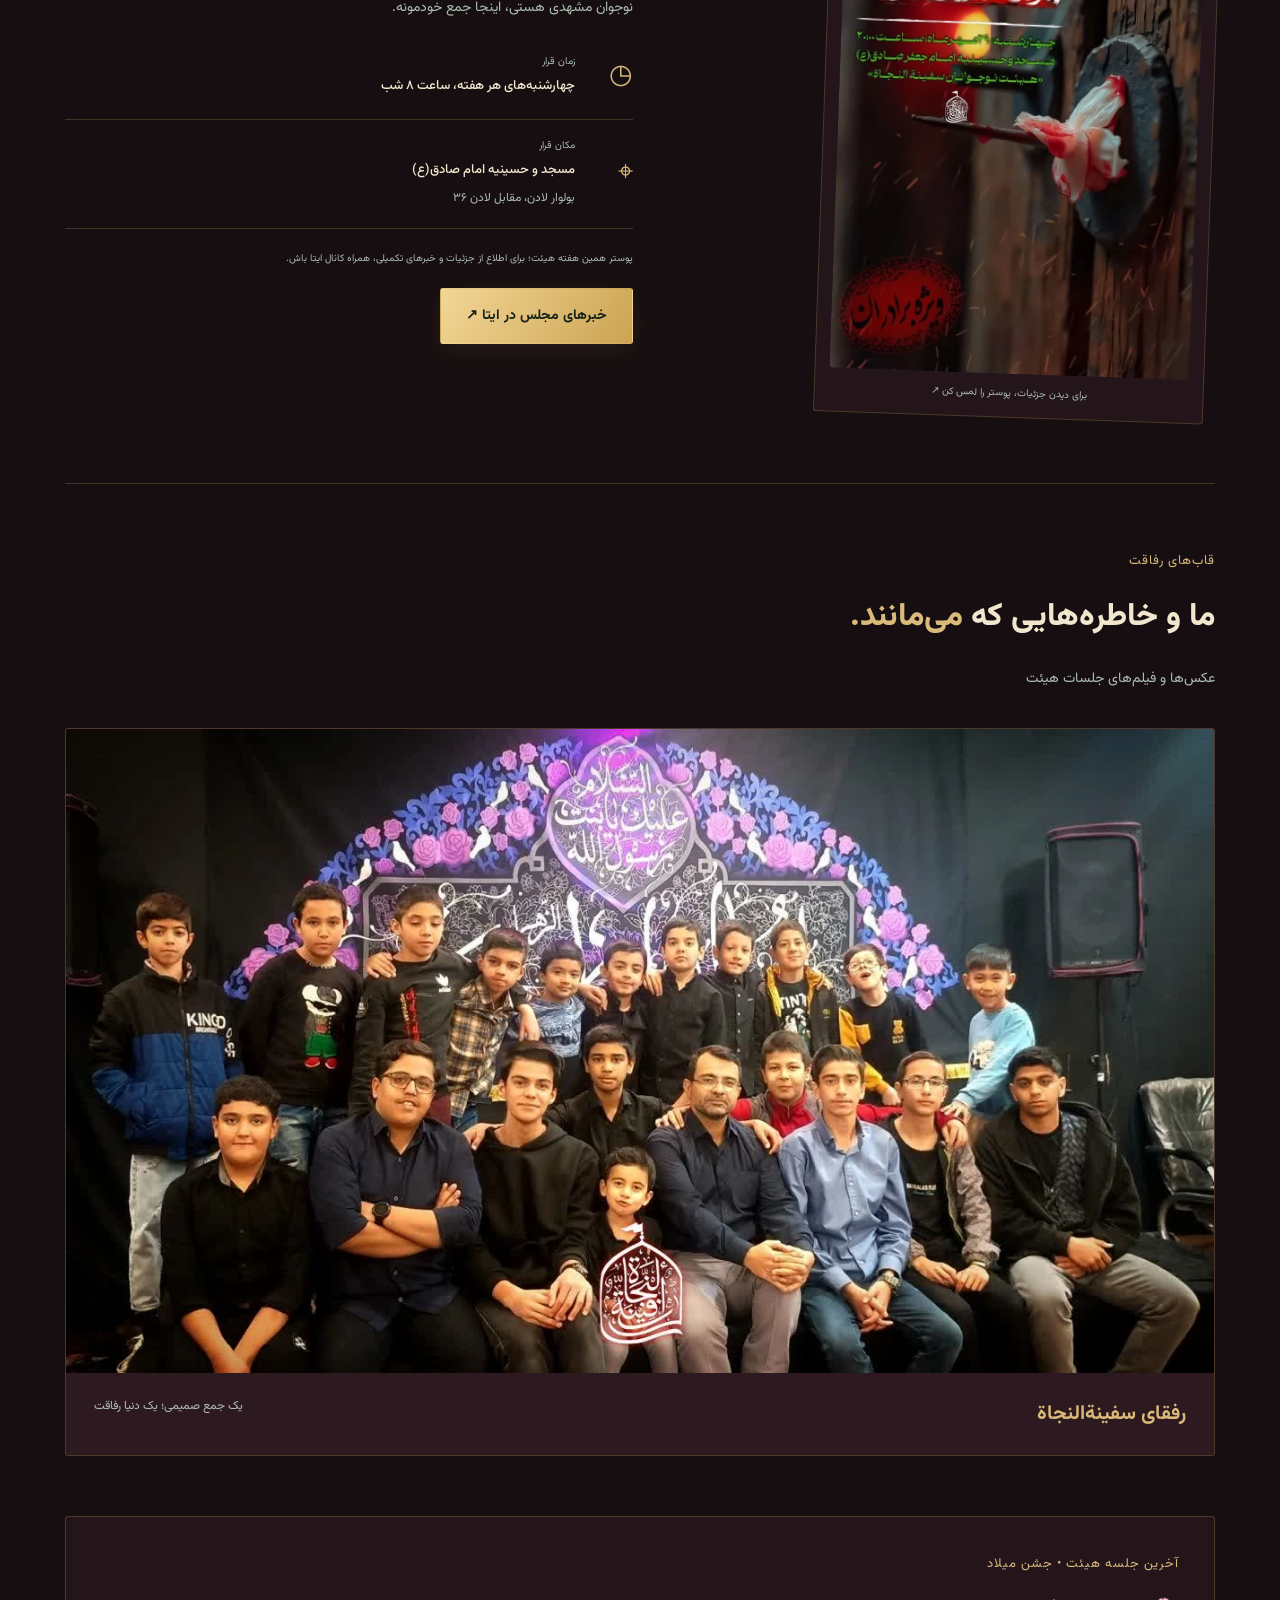
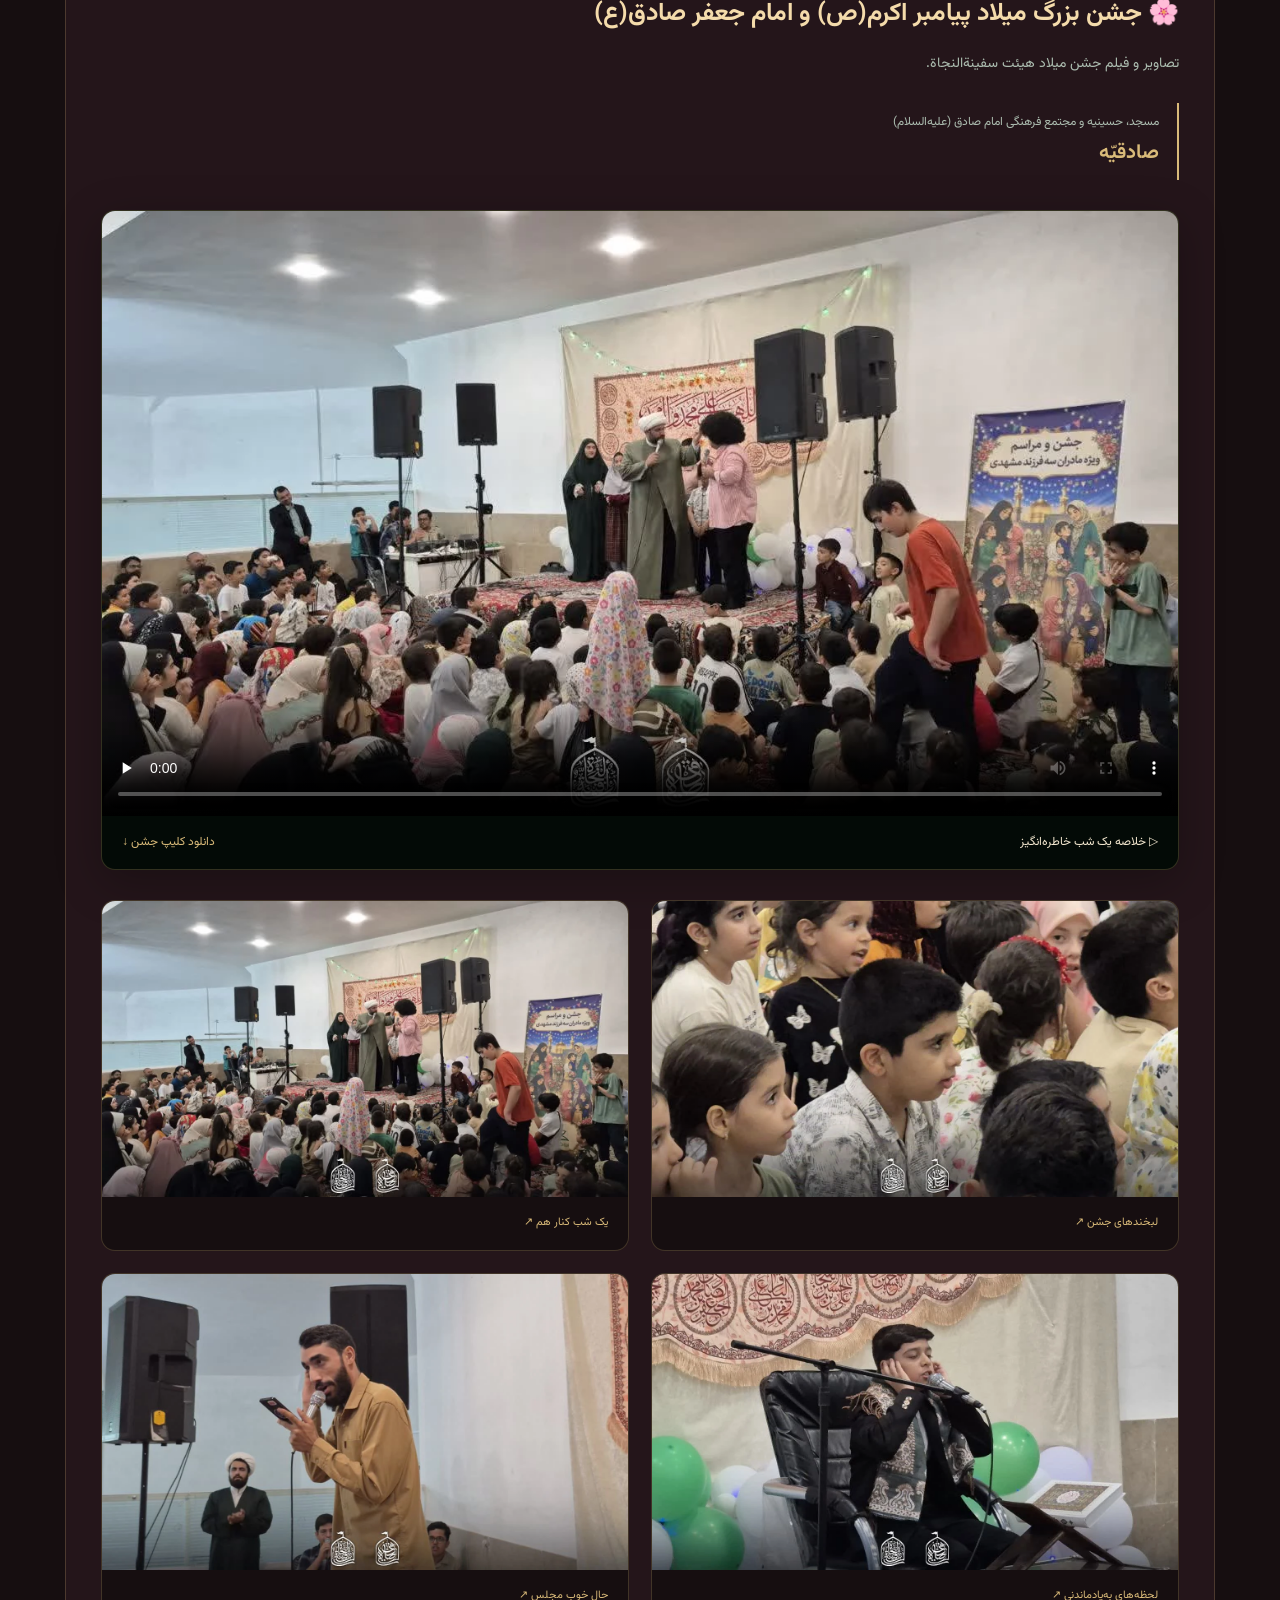
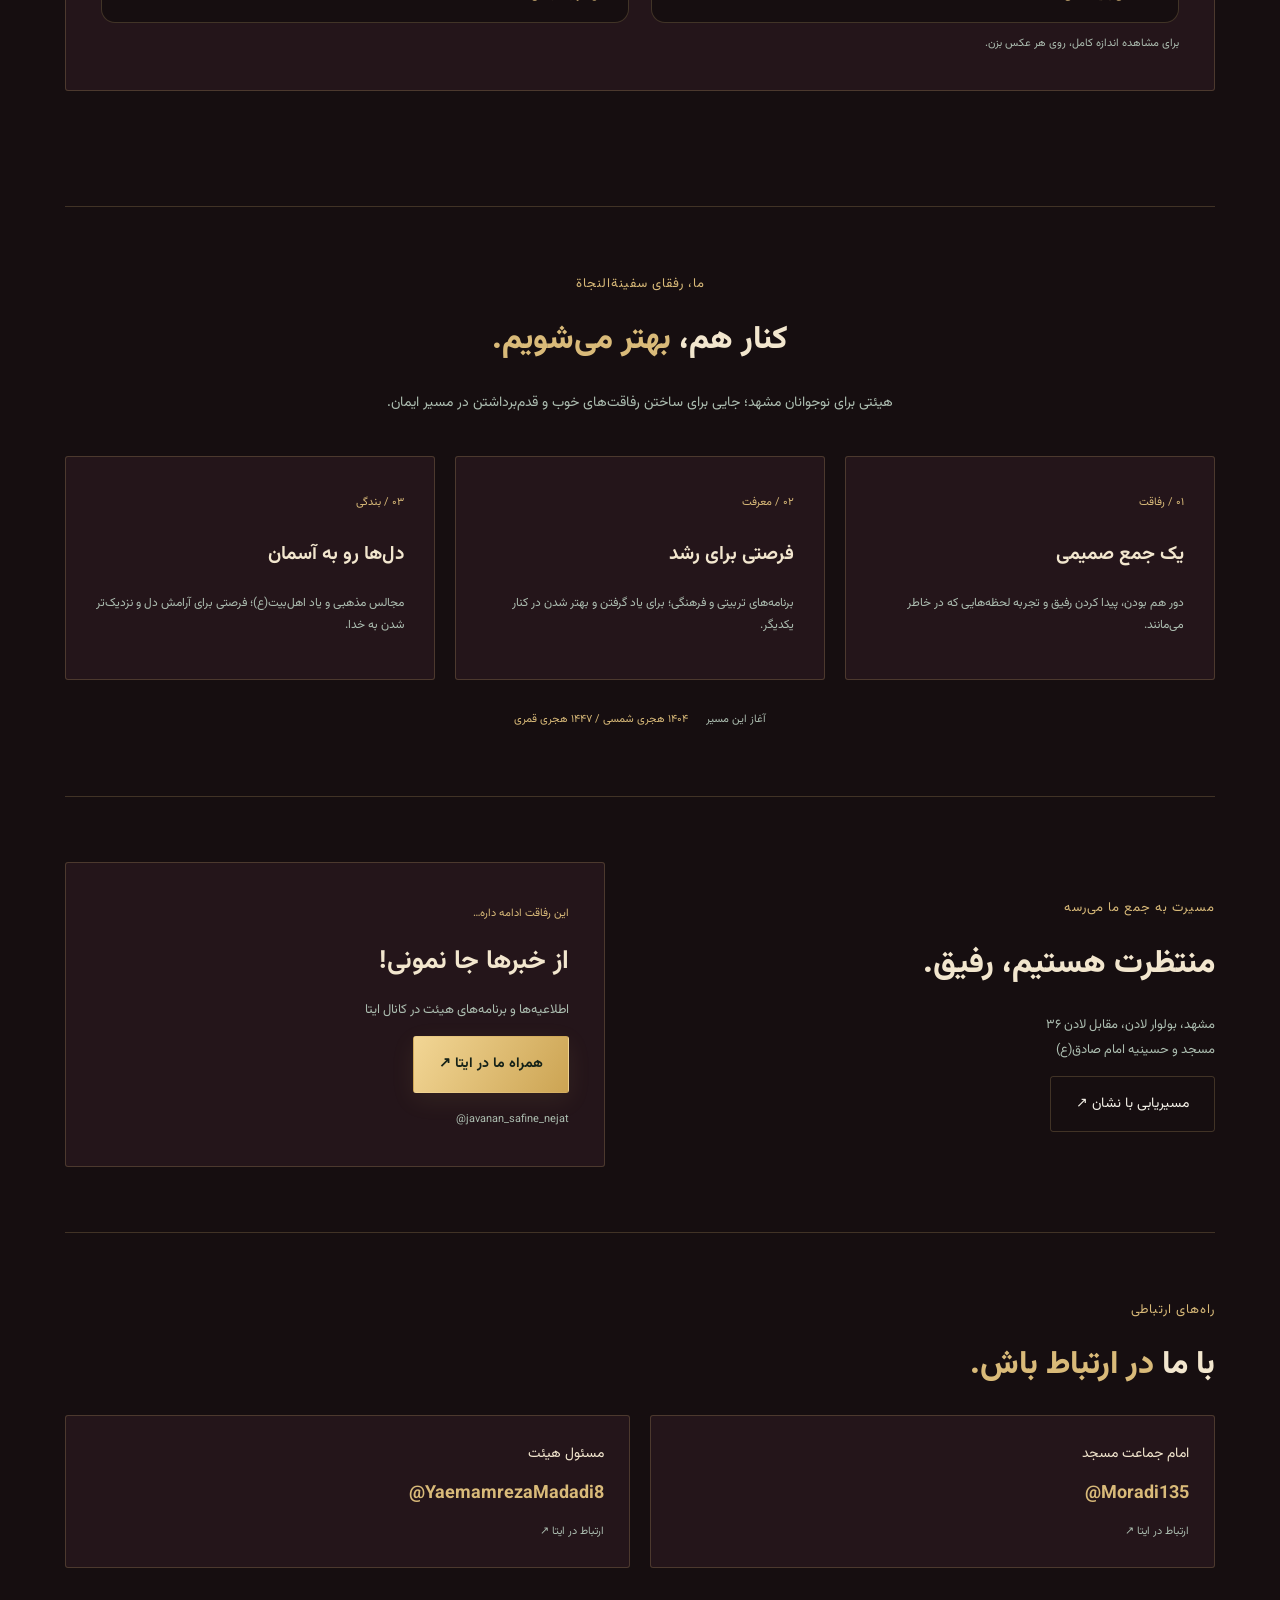
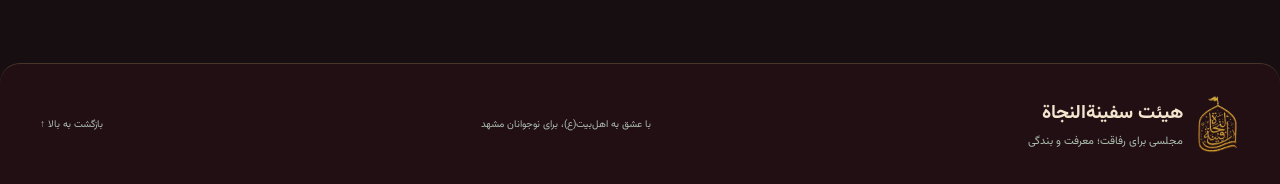
==== commit 586a31c5: "Update index.html" ====
--- a/index.html
+++ b/index.html
@@ -163,4 +163,41 @@
 const data={title:'هیئت سفینة‌النجاة',text:'قرار ما چهارشنبه ساعت ۸ شب؛ مشهد، بولوار لادن، مقابل لادن ۳۶، مسجد و حسینیه امام صادق(ع).',url:'https://kdhfudvdibeken-lab.github.io/safine-site/'};
 const status=document.getElementById('shareStatus');
 try{if(navigator.share){await navigator.share(data);}else{await navigator.clipboard.writeText(data.text+'\n'+data.url);status.textContent='متن دعوت و لینک کپی شد؛ برای رفیقت بفرست.';}}catch(e){if(e.name!=='AbortError')status.textContent='برای دعوت، آدرس سایت را کپی و ارسال کن: '+data.url;}
-});</script></body></html>
+});</script><style>
+#sf-launch{position:fixed;left:22px;bottom:100px;z-index:70;width:68px;height:68px;border-radius:24px;border:1px solid #edc879;background:linear-gradient(145deg,#512534,#1b1118);box-shadow:0 8px 35px #0009,0 0 22px #d9ba7933;display:grid;place-items:center;color:#f4dfad;transition:transform .25s}#sf-launch:hover{transform:translateY(-4px)}#sf-launch img{width:42px;height:47px;object-fit:contain}#sf-launch:after{content:'✦';position:absolute;right:-5px;top:-8px;background:#e5c98b;color:#321822;border-radius:50%;width:24px;height:24px;font-size:16px}#sf-launch span{position:absolute;bottom:-26px;font-size:11px;white-space:nowrap;background:#25141d;border-radius:8px;padding:0 8px}
+#sf-chat{padding:0;color:#f5ead5;background:linear-gradient(150deg,#351c28f5,#120d13fa);backdrop-filter:blur(24px);border:1px solid #d9ba7966;border-radius:25px;width:410px;max-width:calc(100vw - 24px);height:590px;max-height:calc(100dvh - 32px);margin:auto;box-shadow:0 30px 120px #000b;overflow:hidden;direction:rtl}#sf-chat::backdrop{background:#080509b3;backdrop-filter:blur(5px)}#sf-chat[open]{display:flex;flex-direction:column;animation:sf-enter .25s ease-out}#sf-chat *{box-sizing:border-box}#sf-chat .sf-head{display:flex;align-items:center;gap:12px;padding:18px;border-bottom:1px solid #d9ba7930;background:linear-gradient(100deg,#d9ba7910,transparent)}#sf-chat .sf-head img{width:44px;height:54px;object-fit:contain}#sf-chat h2{font-family:Vazirmatn,Tahoma,sans-serif!important;font-size:19px;margin:0;line-height:1.7!important}#sf-chat small{display:block;color:#c8b8ad;font-size:10px}#sf-close{margin-right:auto;background:#ffffff08;border:1px solid #d9ba7933;border-radius:12px;color:#ead5a7;width:38px;height:38px;font-size:23px}#sf-log{overflow-y:auto;overscroll-behavior:contain;flex:1;min-height:0;padding:20px;display:flex;flex-direction:column;gap:14px;scroll-behavior:smooth}#sf-log .sf-msg{padding:12px 15px;border-radius:16px 4px 16px 16px;background:#ffffff08;border:1px solid #d9ba7920;font-size:13px;line-height:2;max-width:94%;white-space:pre-wrap;overflow-wrap:anywhere;flex-shrink:0}#sf-log .sf-user{align-self:flex-end;background:#d9ba7920;border-radius:4px 16px 16px 16px;color:#ffe4a9}#sf-log a{display:block;color:#edd08e;text-decoration:underline;text-underline-offset:5px;margin-top:8px}#sf-chat .sf-choices{display:flex;gap:7px;overflow-x:auto;padding:10px 16px;flex-shrink:0}#sf-chat .sf-choices button{white-space:nowrap;background:#d9ba790c;border:1px solid #d9ba7944;border-radius:30px;padding:7px 12px;color:#ead5a7;font-size:11px}#sf-form{display:flex;gap:8px;padding:12px 16px;border-top:1px solid #d9ba7928}#sf-input{min-width:0;flex:1;border:1px solid #d9ba7933;border-radius:13px;background:#0003;color:#fff0d2;padding:12px;font-size:13px}#sf-input:focus{outline:2px solid #d9ba79}#sf-form button{border:0;border-radius:13px;background:linear-gradient(130deg,#f0d99f,#c39854);color:#29151e;padding:0 15px}#sf-chat .sf-note{font-size:10px;color:#c0b0aa;margin:0;padding:0 16px 12px;text-align:center}@keyframes sf-enter{from{opacity:0;transform:translateY(18px) scale(.97)}to{opacity:1;transform:none}}@media(max-width:760px){#sf-launch{left:17px;bottom:115px;width:59px;height:59px;border-radius:20px}#sf-launch img{width:35px;height:40px}}@media(prefers-reduced-motion:reduce){#sf-chat[open]{animation:none}#sf-log{scroll-behavior:auto}}
+</style>
+<button id="sf-launch" type="button" aria-label="باز کردن دستیار سفینه" aria-haspopup="dialog" aria-controls="sf-chat" aria-expanded="false"><img src="logo.png" alt=""><span>از سفینه بپرس</span></button>
+<dialog id="sf-chat" aria-labelledby="sf-title">
+<div class="sf-head"><img src="logo.png" alt="نشان هیئت"><div><h2 id="sf-title">دستیار سفینه</h2><small>راهنمای خودکار اطلاعات هیئت</small></div><button id="sf-close" type="button" aria-label="بستن دستیار">×</button></div>
+<div id="sf-log" role="log" aria-live="polite" aria-relevant="additions" aria-label="گفت‌وگو با راهنمای هیئت"></div>
+<div class="sf-choices" aria-label="سؤال‌های پیشنهادی"><button type="button">زمان جلسات</button><button type="button">آدرس هیئت</button><button type="button">عکس و فیلم</button><button type="button">ارتباط با مسئول</button><button type="button">درباره هیئت</button></div>
+<form id="sf-form"><input id="sf-input" aria-label="سؤال درباره هیئت" placeholder="درباره هیئت بپرس…" maxlength="300" autocomplete="off"><button type="submit">ارسال ↑</button></form><p class="sf-note">پاسخ‌های آماده، نه هوش مصنوعی • پیام‌ها ذخیره یا ارسال نمی‌شوند.</p>
+</dialog>
+<script>
+(()=>{'use strict';
+const dialog=document.getElementById('sf-chat'),launch=document.getElementById('sf-launch'),log=document.getElementById('sf-log'),input=document.getElementById('sf-input');
+const channel='https://eitaa.com/javanan_safine_nejat';
+const norm=s=>s.replace(/[يى]/g,'ی').replace(/ك/g,'ک').replace(/[\u064b-\u065f\u0670]/g,'').replace(/\u200c/g,' ').replace(/\s+/g,' ').trim().toLowerCase();
+// اطلاعات تأییدشده از متن سایت؛ برای تغییر پاسخ‌ها این بخش را به‌روز کنید.
+const topics=[
+{keys:['مداح','سخنران','امشب','فردا','لغو','تغییر','این هفته','جلسه بعد','مراسم بعد','پوستر'],text:'برای برنامه دقیق جلسه بعد، نام مداح و سخنران یا تغییر احتمالی زمان، اطلاعیه رسمی کانال را ببین. من خبر لحظه‌ای ندارم.',url:channel,label:'آخرین اطلاعیه‌ها در ایتا ↗'},
+{keys:['ساعت','زمان','چه روز','کی برگزار','کی هست','جلسات','چهارشنبه'],text:'طبق برنامه درج‌شده در سایت، قرار هفتگی ما چهارشنبه‌ها ساعت ۸ شب (۲۰)، به وقت مشهد است. برای تغییرات احتمالی، کانال رسمی را بررسی کن.',url:channel,label:'بررسی اطلاعیه جلسه ↗'},
+{keys:['آدرس','ادرس','نشانی','کجاست','کجا','مسیر','لادن'],text:'مشهد، بولوار لادن، مقابل لادن ۳۶؛ مسجد و حسینیه امام صادق(ع). منتظرت هستیم، رفیق!',url:'https://nshn.ir/0d_b1-1xeJ5-wR',label:'مسیریابی با نشان ↗'},
+{keys:['عکس','فیلم','کلیپ','آرشیو','خاطره'],text:'قاب‌های رفاقت و فیلم مراسم را در بخش عکس و فیلم سایت ببین.',url:'#gallery',label:'رفتن به عکس‌ها و فیلم‌ها ←'},
+{keys:['زیارت','عاشورا','علی فانی'],text:'پخش زیارت عاشورا با صدای علی فانی در سایت قرار دارد؛ دستیار را ببند و از دکمه پخش زیارت استفاده کن.'},
+{keys:['امام جماعت'],text:'راه ارتباط با امام جماعت مسجد در سایت:',url:'https://eitaa.com/Moradi135',label:'ارتباط در ایتا ↗'},
+{keys:['مسئول','ارتباط','همکاری','ثبت نام','عضویت','تماس'],text:'برای هماهنگی حضور، همکاری یا سؤال‌های اجرایی، از راه ارتباطی مسئول هیئت که در سایت معرفی شده استفاده کن.',url:'https://eitaa.com/YaemamrezaMadadi8',label:'ارتباط با مسئول هیئت در ایتا ↗'},
+{keys:['کانال','ایتا','اطلاعیه'],text:'اطلاعیه‌ها و برنامه‌های رسمی هیئت در کانال ایتا منتشر می‌شوند.',url:channel,label:'ورود به کانال هیئت ↗'},
+{keys:['درباره','معرفی','تاسیس','تأسیس','نوجوان','سفینه','سفینة'],text:'هیئت سفینة‌النجاة، جمعی برای نوجوانان مشهد است؛ با برنامه‌های مذهبی، تربیتی و فرهنگی و شعار رفاقت، معرفت و بندگی. آغاز این مسیر طبق سایت: ۱۴۰۴ شمسی / ۱۴۴۷ قمری.',url:'#about',label:'بیشتر درباره هیئت ←'}
+];
+function add(text,user=false,url,label){const box=document.createElement('div');box.className='sf-msg'+(user?' sf-user':'');box.textContent=text;if(url){const a=document.createElement('a');a.href=url;a.textContent=label;if(url.startsWith('#'))a.addEventListener('click',()=>dialog.close());else{a.target='_blank';a.rel='noopener noreferrer';}box.append(a);}log.append(box);while(log.children.length>60)log.firstElementChild.remove();log.scrollTop=log.scrollHeight;}
+function ask(raw){const q=norm(raw);if(!q)return;add(raw,true);input.value='';if(/^(سلام|سلام علیکم|درود|سلام خوبی)[!؟. ]*$/.test(q)){add('سلام رفیق! خوش اومدی به سفینه ✦ درباره زمان جلسات، آدرس، کانال و راه ارتباط با هیئت بپرس.');return;}if(/^(ممنون|مرسی|تشکر|خداحافظ)[! .]*$/.test(q)){add('خواهش می‌کنم رفیق؛ به امید دیدارت در هیئت 🌿');return;}const item=topics.find(t=>t.keys.some(k=>q.includes(norm(k))));if(item)add(item.text,false,item.url,item.label);else add('من فقط راهنمای اطلاعات هیئت سفینة‌النجاة هستم و برای این سؤال پاسخ تأییدشده‌ای ندارم. از سؤال‌های پیشنهادی استفاده کن یا از مسئول هیئت بپرس.',false,'https://eitaa.com/YaemamrezaMadadi8','ارتباط با مسئول هیئت ↗');}
+launch.addEventListener('click',()=>{dialog.showModal();launch.setAttribute('aria-expanded','true');});
+document.getElementById('sf-close').addEventListener('click',()=>dialog.close());dialog.addEventListener('close',()=>{launch.setAttribute('aria-expanded','false');launch.focus();});dialog.addEventListener('click',e=>{if(e.target===dialog){const r=dialog.getBoundingClientRect();if(e.clientX<r.left||e.clientX>r.right||e.clientY<r.top||e.clientY>r.bottom)dialog.close();}});
+document.getElementById('sf-form').addEventListener('submit',e=>{e.preventDefault();ask(input.value.trim().slice(0,300));});document.querySelectorAll('#sf-chat .sf-choices button').forEach(b=>b.addEventListener('click',()=>ask(b.textContent)));
+add('سلام رفیق! من راهنمای سفینه‌ام ✦\nدرباره هیئت چی می‌خوای بدونی؟ یکی از سؤال‌های پایین را انتخاب کن یا سؤال کوتاهت را بنویس.');
+})();
+</script>
+
+</body></html>
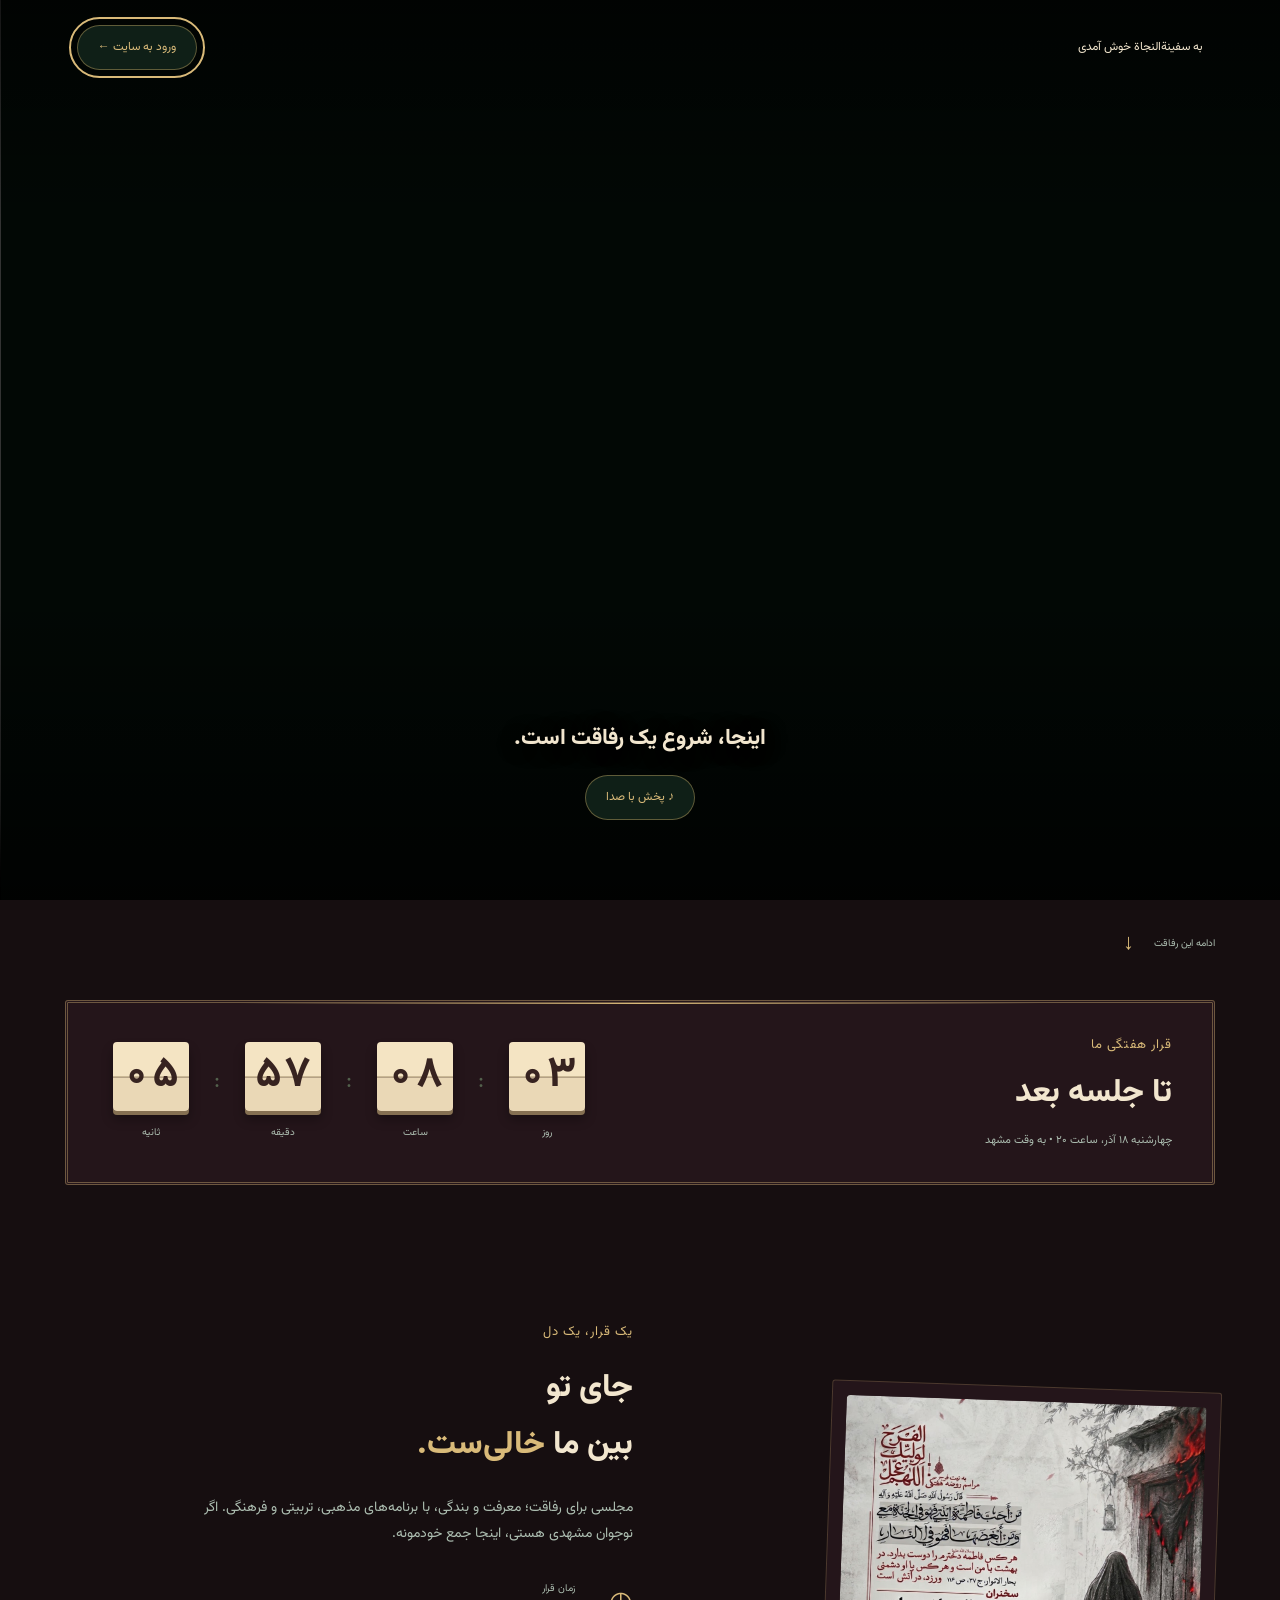
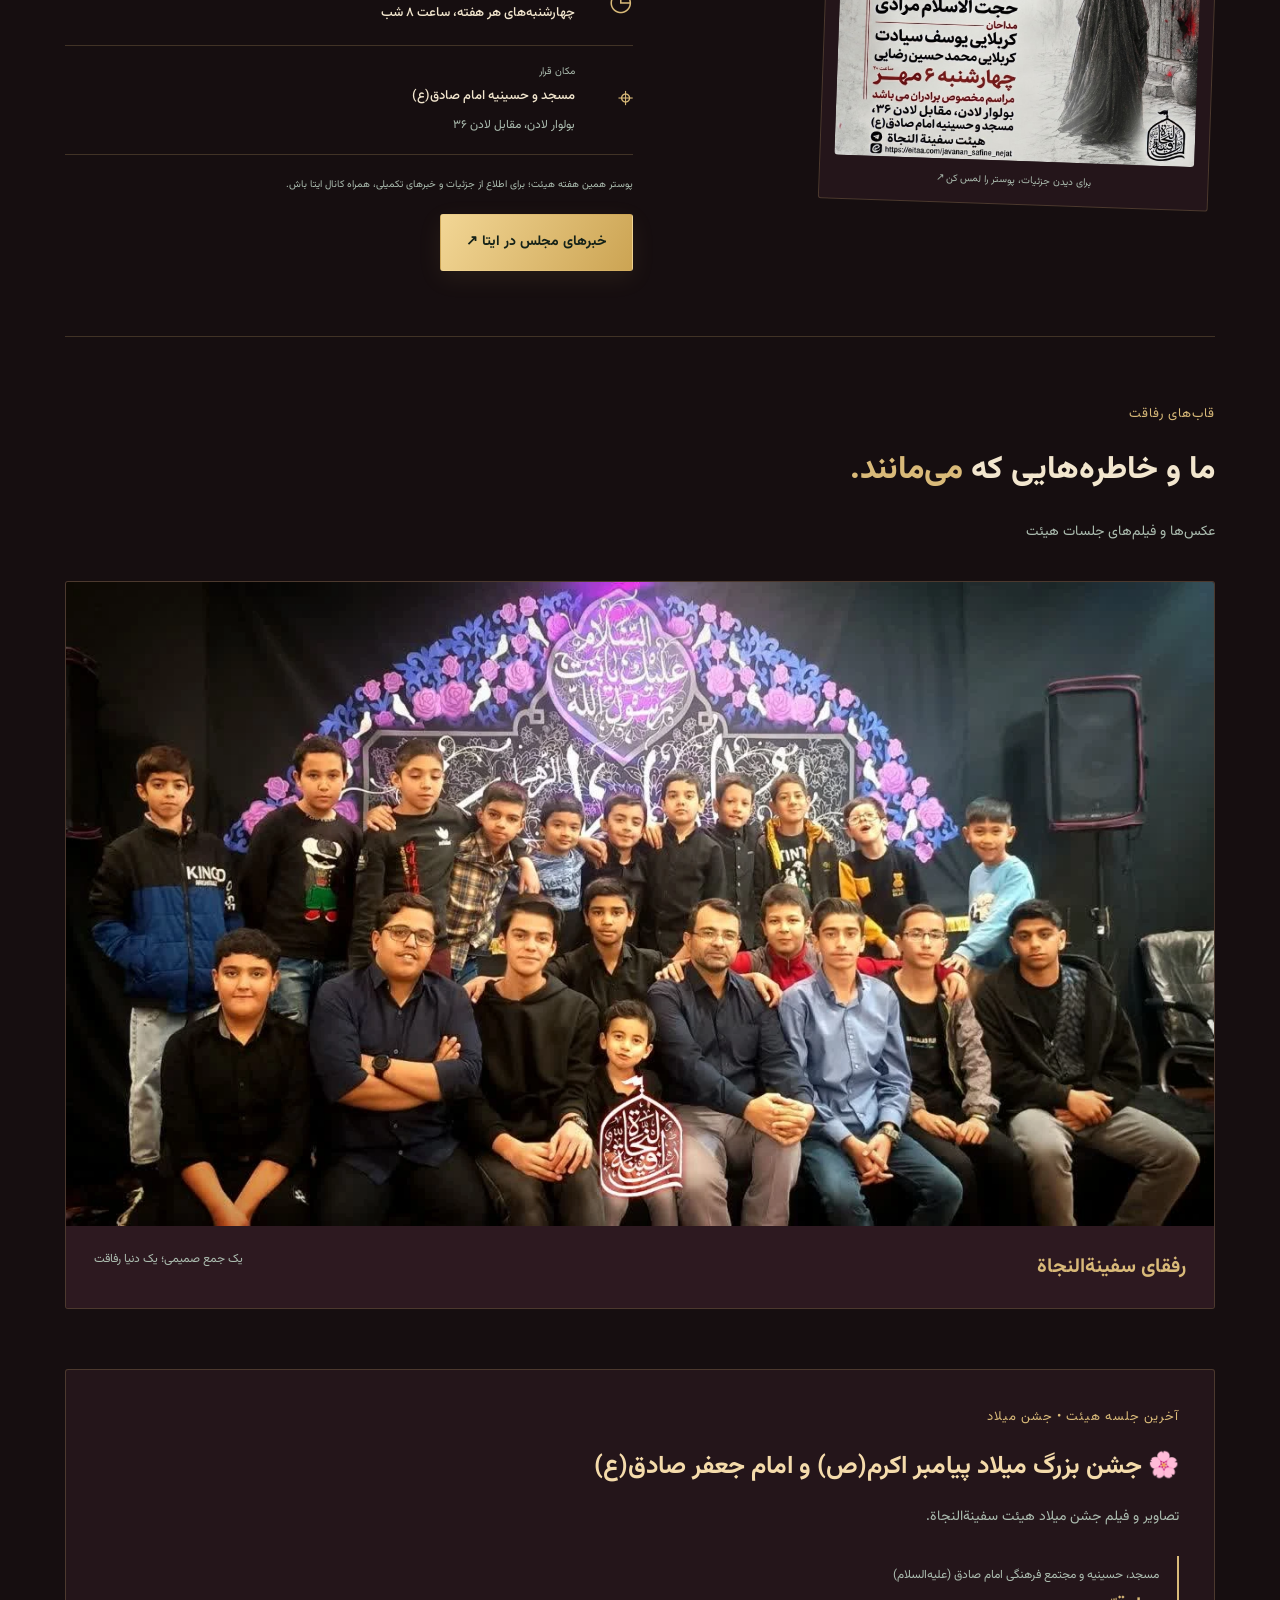
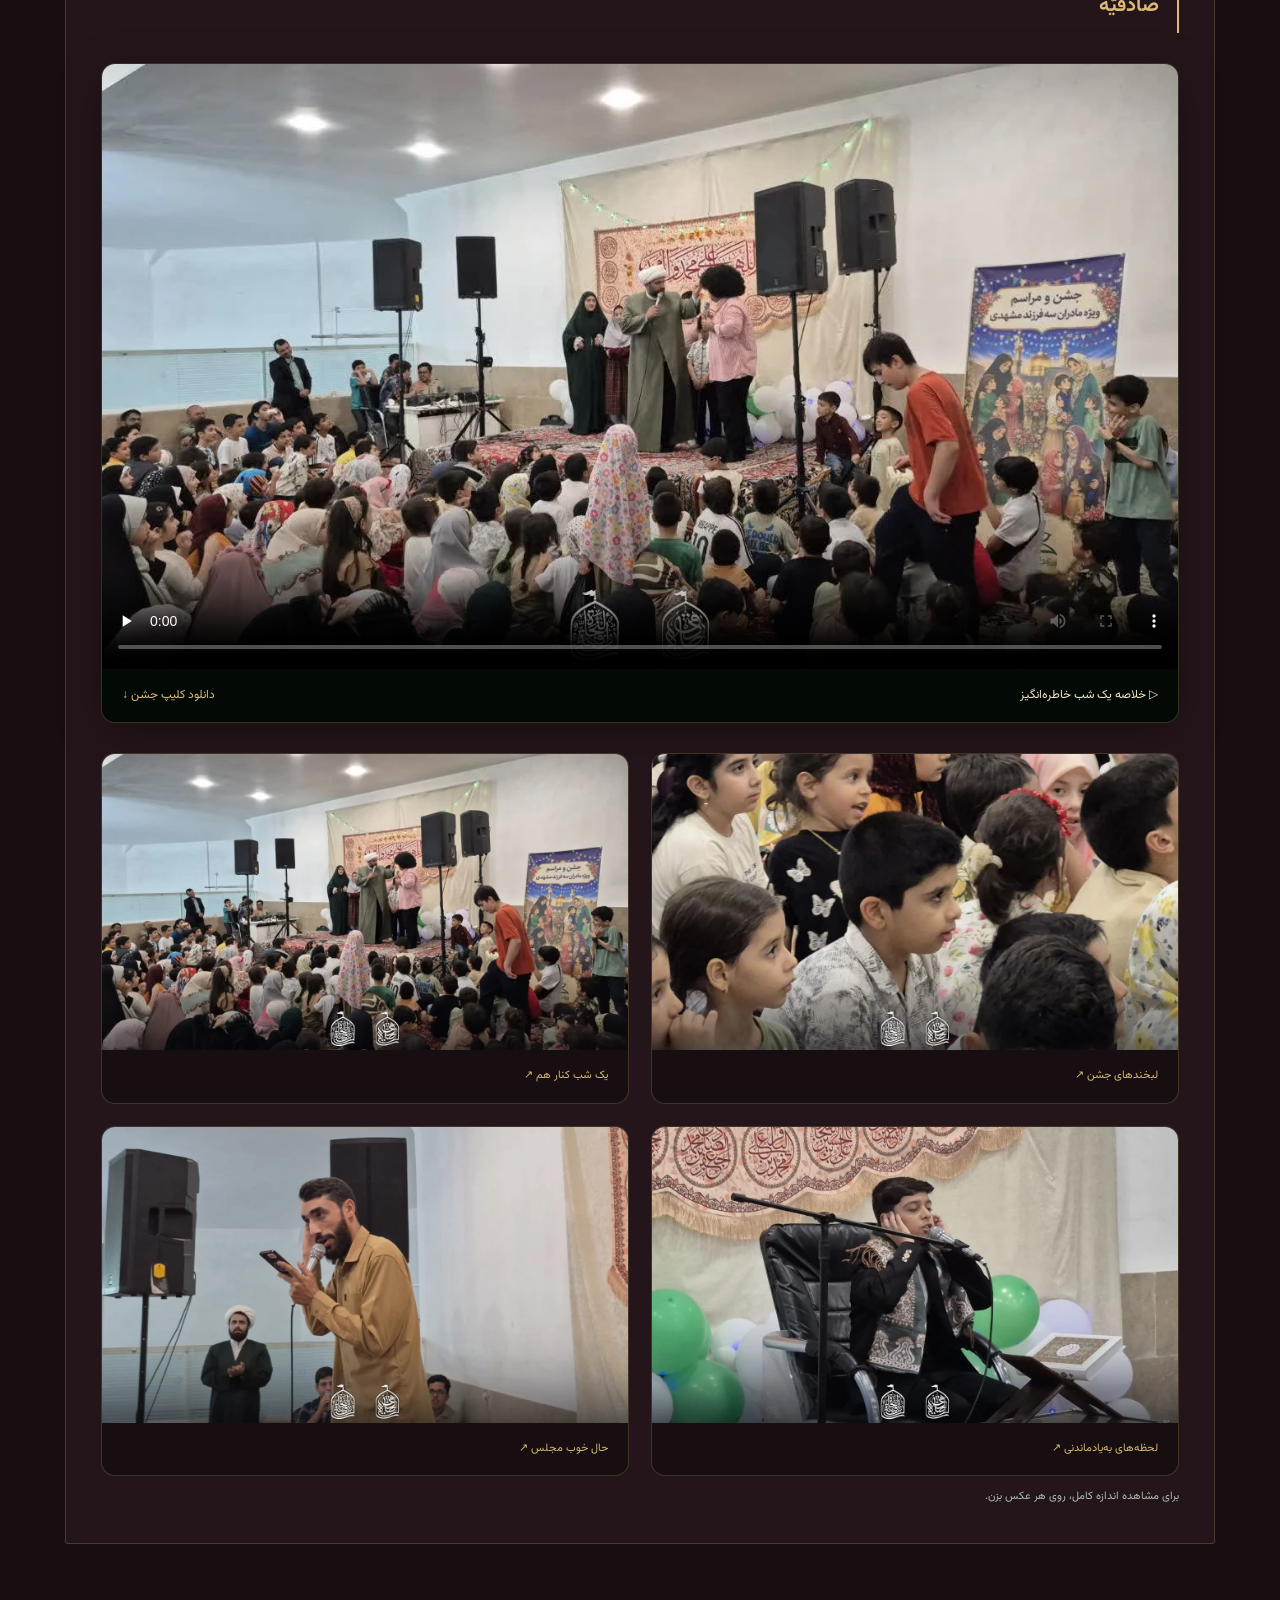
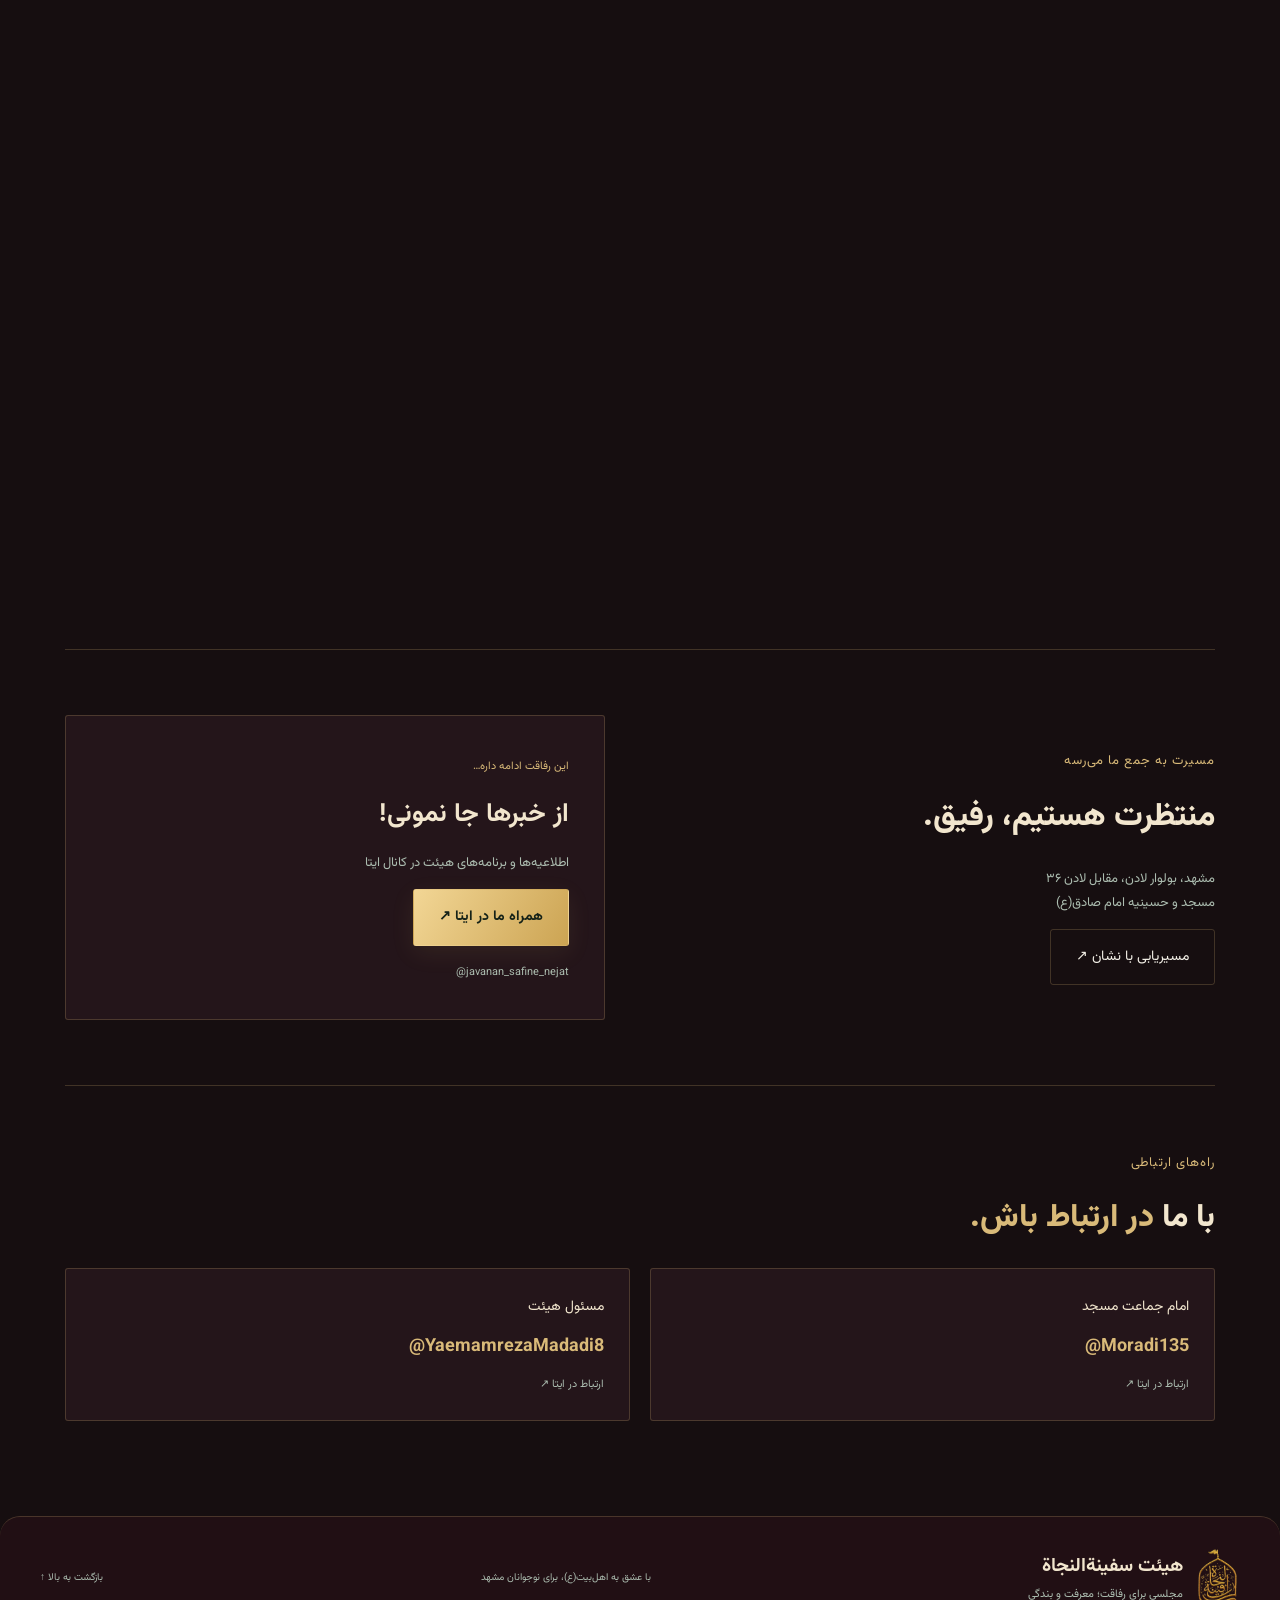
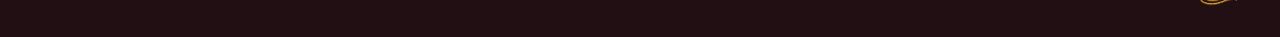
==== commit 3bbde976: "Update index.html" ====
--- a/index.html
+++ b/index.html
@@ -32,7 +32,7 @@
 @import url('https://fonts.googleapis.com/css2?family=Vazirmatn:wght@400;500;600;700;800&display=swap');
 body,button,input,select,textarea,a,p,span,small,strong,h1,h2,h3,h4,.hero h1,.hero h1 em,.brand>span,.brand small,.event-album h3,.channel-card h3,.ribbon-group span,.live-message h3,.founded,.timer strong{font-family:'Vazirmatn',Tahoma,sans-serif!important;letter-spacing:normal!important}
 body{font-size:16px;line-height:1.9}.hero h1,.hero h1 em{font-size:clamp(40px,5.5vw,72px)!important;line-height:1.65!important;font-weight:800}.hero-desc{font-size:17px!important;line-height:2.1!important}.brand>span{font-size:19px;line-height:1.8!important}.brand small{font-size:11px}h2{font-size:32px!important}.ribbon-group span{font-size:19px!important}header nav a,.button{font-size:14px!important}.eyebrow{font-size:13px!important}.timer strong{font-variant-numeric:tabular-nums}.audio-panel{position:fixed;right:14px;bottom:18px;z-index:56;display:flex;align-items:center;gap:9px;padding:8px 12px;border:1px solid #d9ba7977;border-radius:8px;background:#29151ef5;box-shadow:0 5px 25px #0004;font-size:12px}.audio-panel button{color:#f3d79c;background:#ffffff0b;border:1px solid #d9ba7966;border-radius:5px;padding:5px 10px;cursor:pointer}.audio-panel[hidden]{display:none}.audio-status{max-width:190px;color:#eadcc3}@media(max-width:760px){.hero h1,.hero h1 em{font-size:39px!important}.hero-desc{font-size:15px!important}h2{font-size:26px!important}.ribbon-group span{font-size:16px!important}.audio-panel{bottom:92px;right:10px;padding:6px 8px;font-size:10px;max-width:65vw}.audio-status{max-width:140px}.brand>span{font-size:16px}}
-</style><meta property="og:type" content="website"><meta property="og:locale" content="fa_IR"><meta property="og:title" content="هیئت سفینة‌النجاة | نوجوانان مشهد"><meta property="og:description" content="چهارشنبه‌ها ساعت ۸ شب؛ مشهد، بولوار لادن، مقابل لادن ۳۶، مسجد و حسینیه امام صادق(ع)."><meta property="og:url" content="https://kdhfudvdibeken-lab.github.io/safine-site/"><meta property="og:image" content="https://kdhfudvdibeken-lab.github.io/safine-site/poster.webp"><script type="application/ld+json">{"@context": "https://schema.org", "@type": "Organization", "name": "هیئت سفینة‌النجاة", "url": "https://kdhfudvdibeken-lab.github.io/safine-site/", "logo": "https://kdhfudvdibeken-lab.github.io/safine-site/logo.png", "sameAs": ["https://eitaa.com/javanan_safine_nejat"], "address": {"@type": "PostalAddress", "addressLocality": "مشهد", "streetAddress": "بولوار لادن، مقابل لادن ۳۶، مسجد و حسینیه امام صادق(ع)", "addressCountry": "IR"}}</script></head>
+</style><meta property="og:type" content="website"><meta property="og:locale" content="fa_IR"><meta property="og:title" content="هیئت سفینة‌النجاة | نوجوانان مشهد"><meta property="og:description" content="چهارشنبه‌ها ساعت ۸ شب؛ مشهد، بولوار لادن، مقابل لادن ۳۶، مسجد و حسینیه امام صادق(ع)."><meta property="og:url" content="https://kdhfudvdibeken-lab.github.io/safine-site/"><meta property="og:image" content="https://kdhfudvdibeken-lab.github.io/safine-site/poster.webp.jpg"><script type="application/ld+json">{"@context": "https://schema.org", "@type": "Organization", "name": "هیئت سفینة‌النجاة", "url": "https://kdhfudvdibeken-lab.github.io/safine-site/", "logo": "https://kdhfudvdibeken-lab.github.io/safine-site/logo.png", "sameAs": ["https://eitaa.com/javanan_safine_nejat"], "address": {"@type": "PostalAddress", "addressLocality": "مشهد", "streetAddress": "بولوار لادن، مقابل لادن ۳۶، مسجد و حسینیه امام صادق(ع)", "addressCountry": "IR"}}</script></head>
 <body><audio id="ziyaratAudio" preload="none" src="ali_fani_ziarat_ashora%20128.mp3"></audio><div class="audio-panel" id="audioPanel" hidden><span class="audio-status" id="audioStatus" role="status">زیارت عاشورا ـ علی فانی</span><button type="button" id="audioToggle">پخش زیارت</button></div>
 <div class="intro" id="intro" role="dialog" aria-modal="true" aria-label="کلیپ خوش‌آمدگویی">
 <video id="introVideo" autoplay muted playsinline preload="auto" controls><source src="intro.mp4" type="video/mp4"></video><div class="intro-shade"></div><div class="intro-top"><span>به سفینة‌النجاة خوش آمدی</span><button id="skipIntro">ورود به سایت ←</button></div><div class="intro-bottom"><p>اینجا، شروع یک رفاقت است.</p><button id="soundButton">♪ پخش با صدا</button><button id="playButton" hidden>▶ پخش کلیپ</button></div></div>
@@ -41,7 +41,7 @@
 <main>
 <section class="hero" id="home"><div class="glow"></div><div class="hero-copy"><div class="eyebrow"><span></span> ویژه نوجوانان مشهدی</div><p class="overline">به جمع رفقای هیئت خوش آمدی</p><h1>یک کشتی؛<br>هزار <em>رفاقت.</em></h1><p class="hero-desc">اینجا دور هم جمع می‌شویم؛ برای معرفت،<br>برای بندگی، برای رفاقتی که ماندنی‌ست.</p><div class="actions"><a class="button gold" href="#gathering">قرار این هفته‌مون <span>↙</span></a><button class="button subtle" id="replay">▷ تماشای کلیپ هیئت</button><button class="button subtle" id="shareMeeting" type="button">دعوت از رفیق ↗</button><span id="shareStatus" role="status" style="font-size:12px;width:100%"></span></div><div class="hero-meta"><span>هر چهارشنبه، ساعت ۲۰</span><i></i><span>مشهد، بولوار لادن</span></div></div><div class="hero-art"><div class="orbit orbit-one"></div><div class="orbit orbit-two"></div><div class="arch"><img src="logo.png" alt="هیئت سفینة‌النجاة" class="main-logo"><span class="art-caption">مجلسی برای رفاقت؛ معرفت و بندگی</span></div><span class="art-foot">از ۱۴۰۴، کنار هم و برای هم</span><div class="spark s1"></div><div class="spark s2"></div><div class="spark s3"></div></div><a href="#gathering" class="scroll">ادامه این رفاقت <span>↓</span></a></section>
 <section class="countdown-section reveal" aria-label="زمان تا مجلس بعدی"><div><div class="eyebrow">قرار هفتگی ما</div><h2>تا جلسه بعد</h2><p id="nextDate">چهارشنبه، ساعت ۲۰ به وقت مشهد</p></div><div class="live-message" id="liveMeeting" role="status" hidden><span class="live-lamp"></span>وقت قرارمان رسید<h3>شروع جلسه هیئت سفینة‌النجاة</h3><p>چهارشنبه، ساعت ۸ شب؛ مسجد و حسینیه امام صادق(ع)</p><a class="button gold" href="#address">نشانی هیئت ←</a></div><div class="timer" role="timer" aria-label="شمارش معکوس مجلس بعدی"><div><strong id="days">۰۰</strong><span>روز</span></div><b>:</b><div><strong id="hours">۰۰</strong><span>ساعت</span></div><b>:</b><div><strong id="minutes">۰۰</strong><span>دقیقه</span></div><b>:</b><div><strong id="seconds">۰۰</strong><span>ثانیه</span></div></div></section>
-<section class="gathering section reveal" id="gathering"><div class="poster-frame"><a href="poster.webp" target="_blank" rel="noopener" aria-label="مشاهده پوستر در اندازه کامل"><img src="poster.webp" alt="پوستر مجلس این هفته هیئت سفینة‌النجاة" loading="lazy"></a><span>برای دیدن جزئیات، پوستر را لمس کن ↗</span></div><div class="gathering-copy"><div class="eyebrow">یک قرار، یک دل</div><h2>جای تو<br>بین ما <em>خالی‌ست.</em></h2><p>مجلسی برای رفاقت؛ معرفت و بندگی، با برنامه‌های مذهبی، تربیتی و فرهنگی. اگر نوجوان مشهدی هستی، اینجا جمع خودمونه.</p><div class="detail"><span class="detail-icon">◷</span><div><small>زمان قرار</small><strong>چهارشنبه‌های هر هفته، ساعت ۸ شب</strong></div></div><div class="detail"><span class="detail-icon">⌖</span><div><small>مکان قرار</small><strong>مسجد و حسینیه امام صادق(ع)</strong><p>بولوار لادن، مقابل لادن ۳۶</p></div></div><p class="note">پوستر همین هفته هیئت؛ برای اطلاع از جزئیات و خبرهای تکمیلی، همراه کانال ایتا باش.</p><a class="button gold" href="https://eitaa.com/javanan_safine_nejat" target="_blank" rel="noopener">خبرهای مجلس در ایتا ↗</a></div></section>
+<section class="gathering section reveal" id="gathering"><div class="poster-frame"><a href="poster.webp.jpg" target="_blank" rel="noopener" aria-label="مشاهده پوستر در اندازه کامل"><img src="poster.webp.jpg" alt="پوستر مجلس این هفته هیئت سفینة‌النجاة" loading="lazy"></a><span>برای دیدن جزئیات، پوستر را لمس کن ↗</span></div><div class="gathering-copy"><div class="eyebrow">یک قرار، یک دل</div><h2>جای تو<br>بین ما <em>خالی‌ست.</em></h2><p>مجلسی برای رفاقت؛ معرفت و بندگی، با برنامه‌های مذهبی، تربیتی و فرهنگی. اگر نوجوان مشهدی هستی، اینجا جمع خودمونه.</p><div class="detail"><span class="detail-icon">◷</span><div><small>زمان قرار</small><strong>چهارشنبه‌های هر هفته، ساعت ۸ شب</strong></div></div><div class="detail"><span class="detail-icon">⌖</span><div><small>مکان قرار</small><strong>مسجد و حسینیه امام صادق(ع)</strong><p>بولوار لادن، مقابل لادن ۳۶</p></div></div><p class="note">پوستر همین هفته هیئت؛ برای اطلاع از جزئیات و خبرهای تکمیلی، همراه کانال ایتا باش.</p><a class="button gold" href="https://eitaa.com/javanan_safine_nejat" target="_blank" rel="noopener">خبرهای مجلس در ایتا ↗</a></div></section>
 <section class="memories section reveal" id="gallery">
 <div class="eyebrow">قاب‌های رفاقت</div><h2>ما و خاطره‌هایی که <em>می‌مانند.</em></h2><p class="gallery-lead">عکس‌ها و فیلم‌های جلسات هیئت</p>
 <figure class="members-photo"><a href="members.webp" target="_blank" rel="noopener"><img src="members.webp" alt="عکس دسته‌جمعی اعضای هیئت سفینة‌النجاة با پس‌زمینه بنفش" loading="lazy" width="1280" height="718"></a><figcaption><span>رفقای سفینة‌النجاة</span>یک جمع صمیمی؛ یک دنیا رفاقت</figcaption></figure>
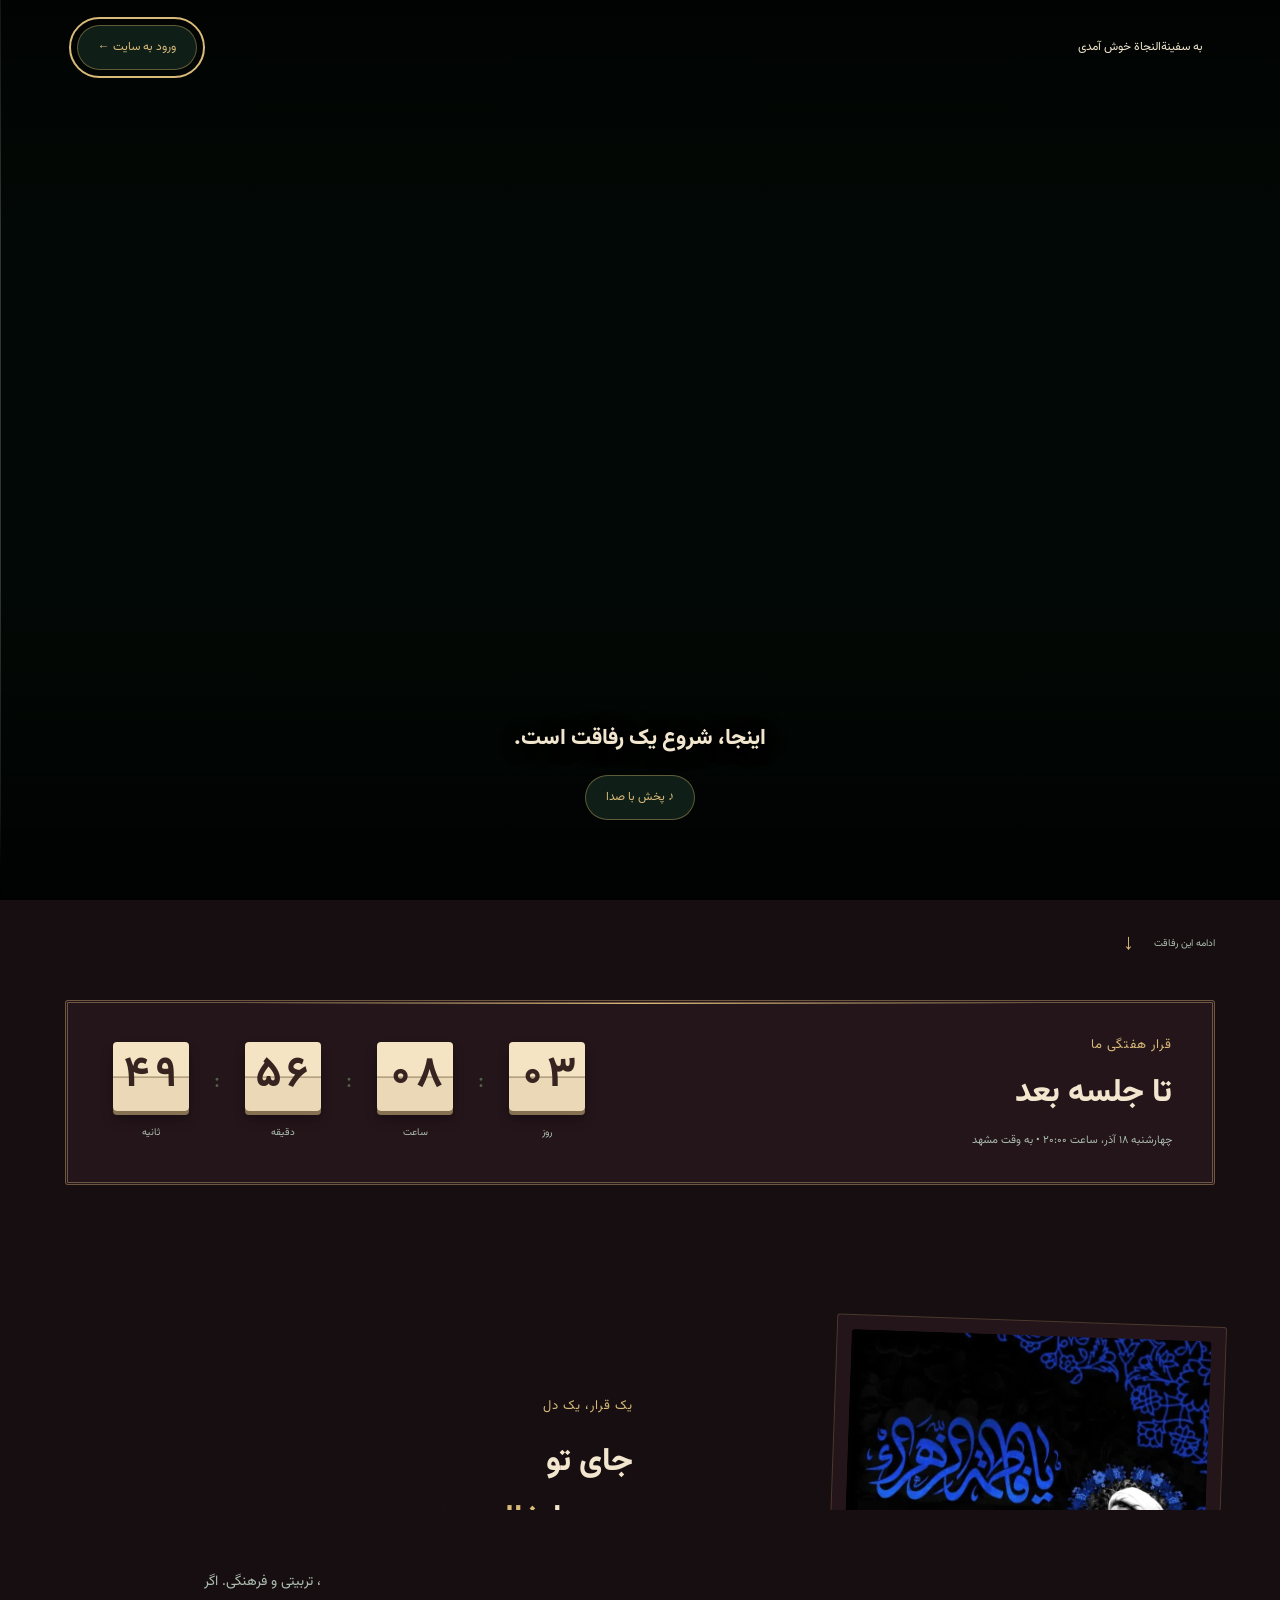
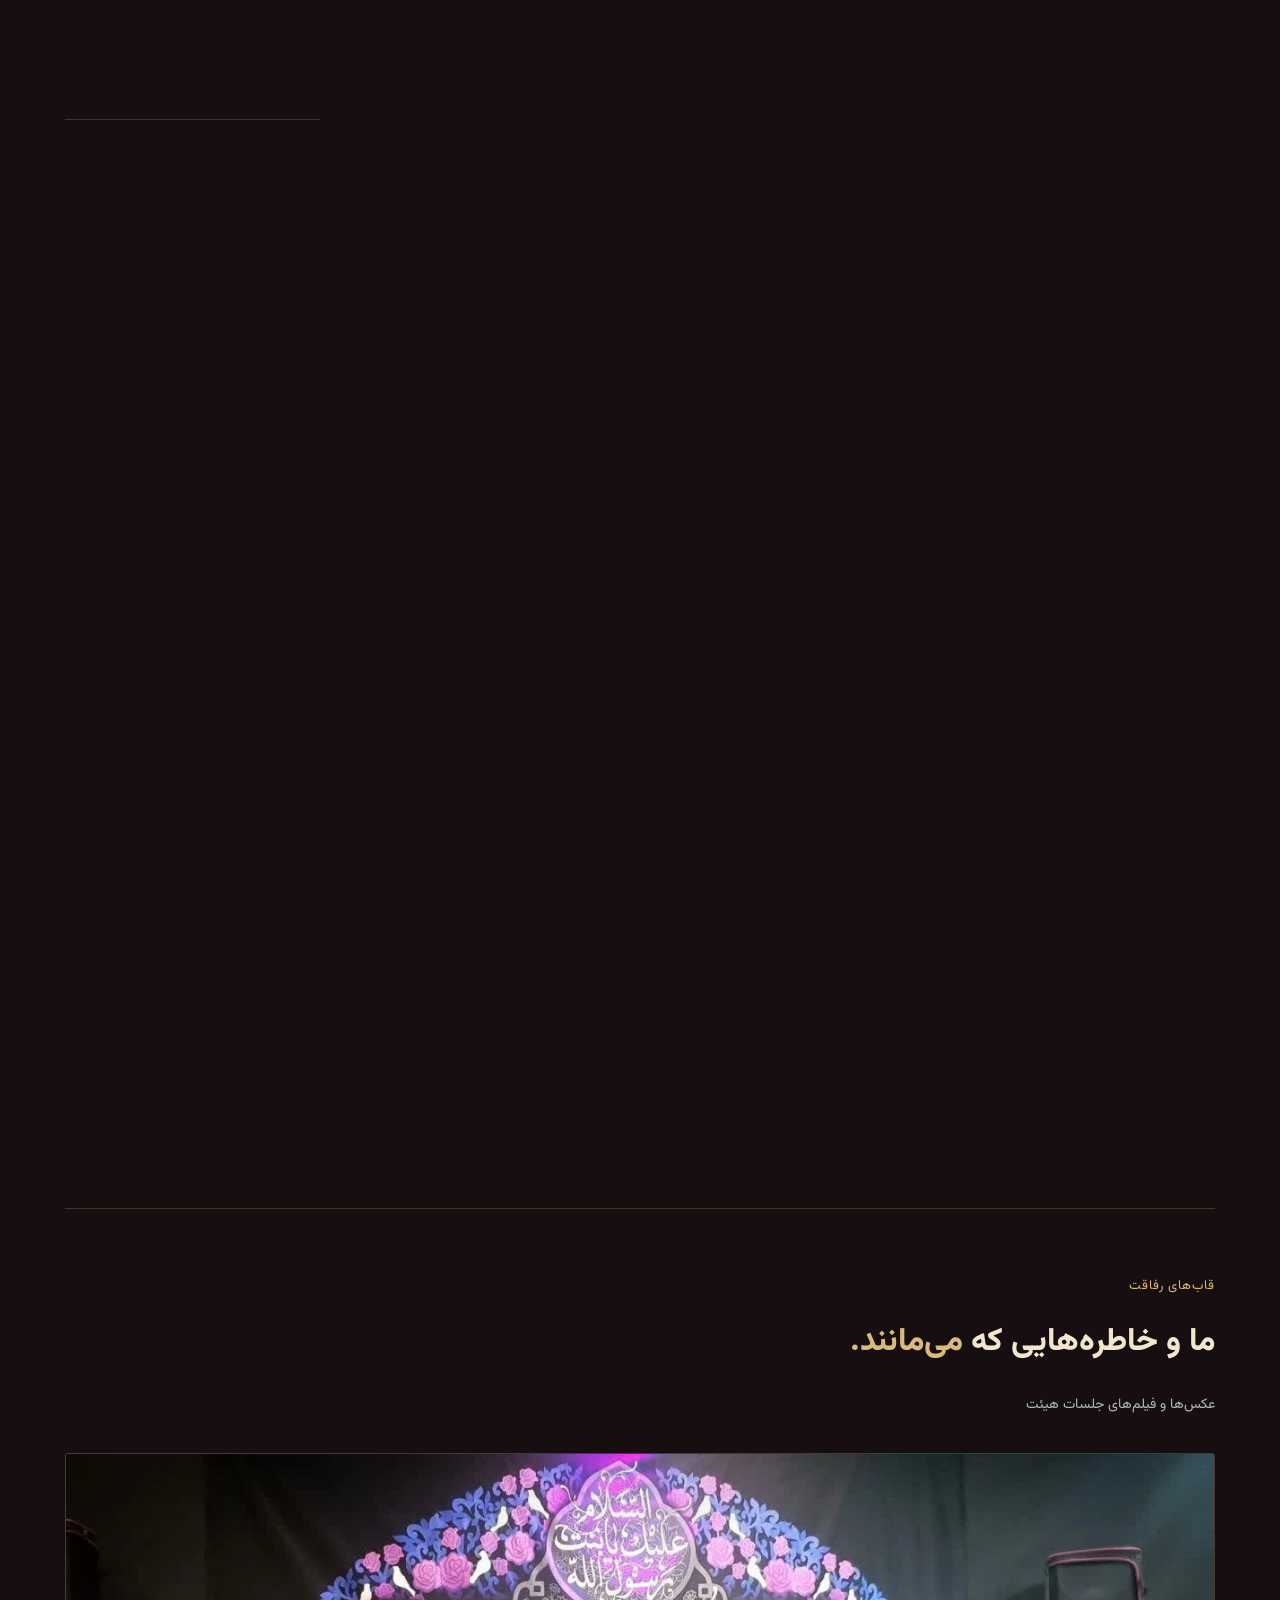
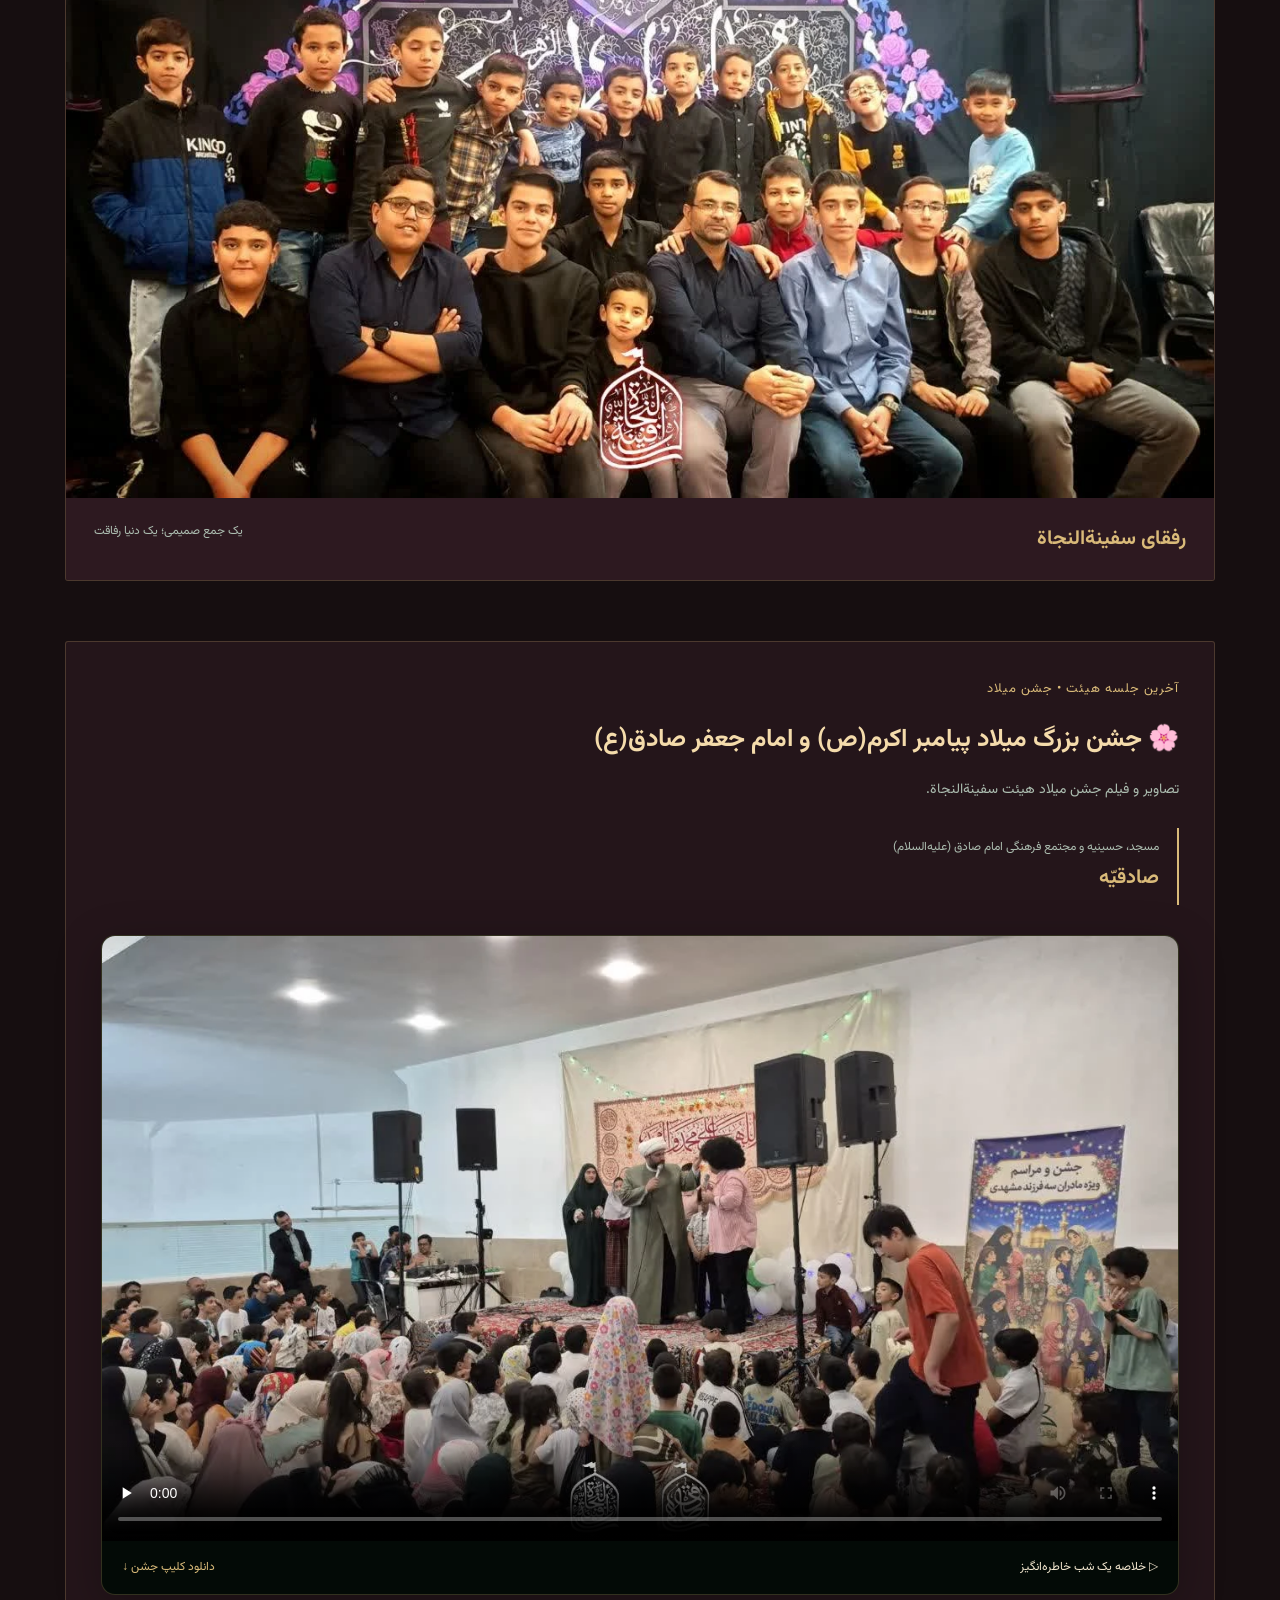
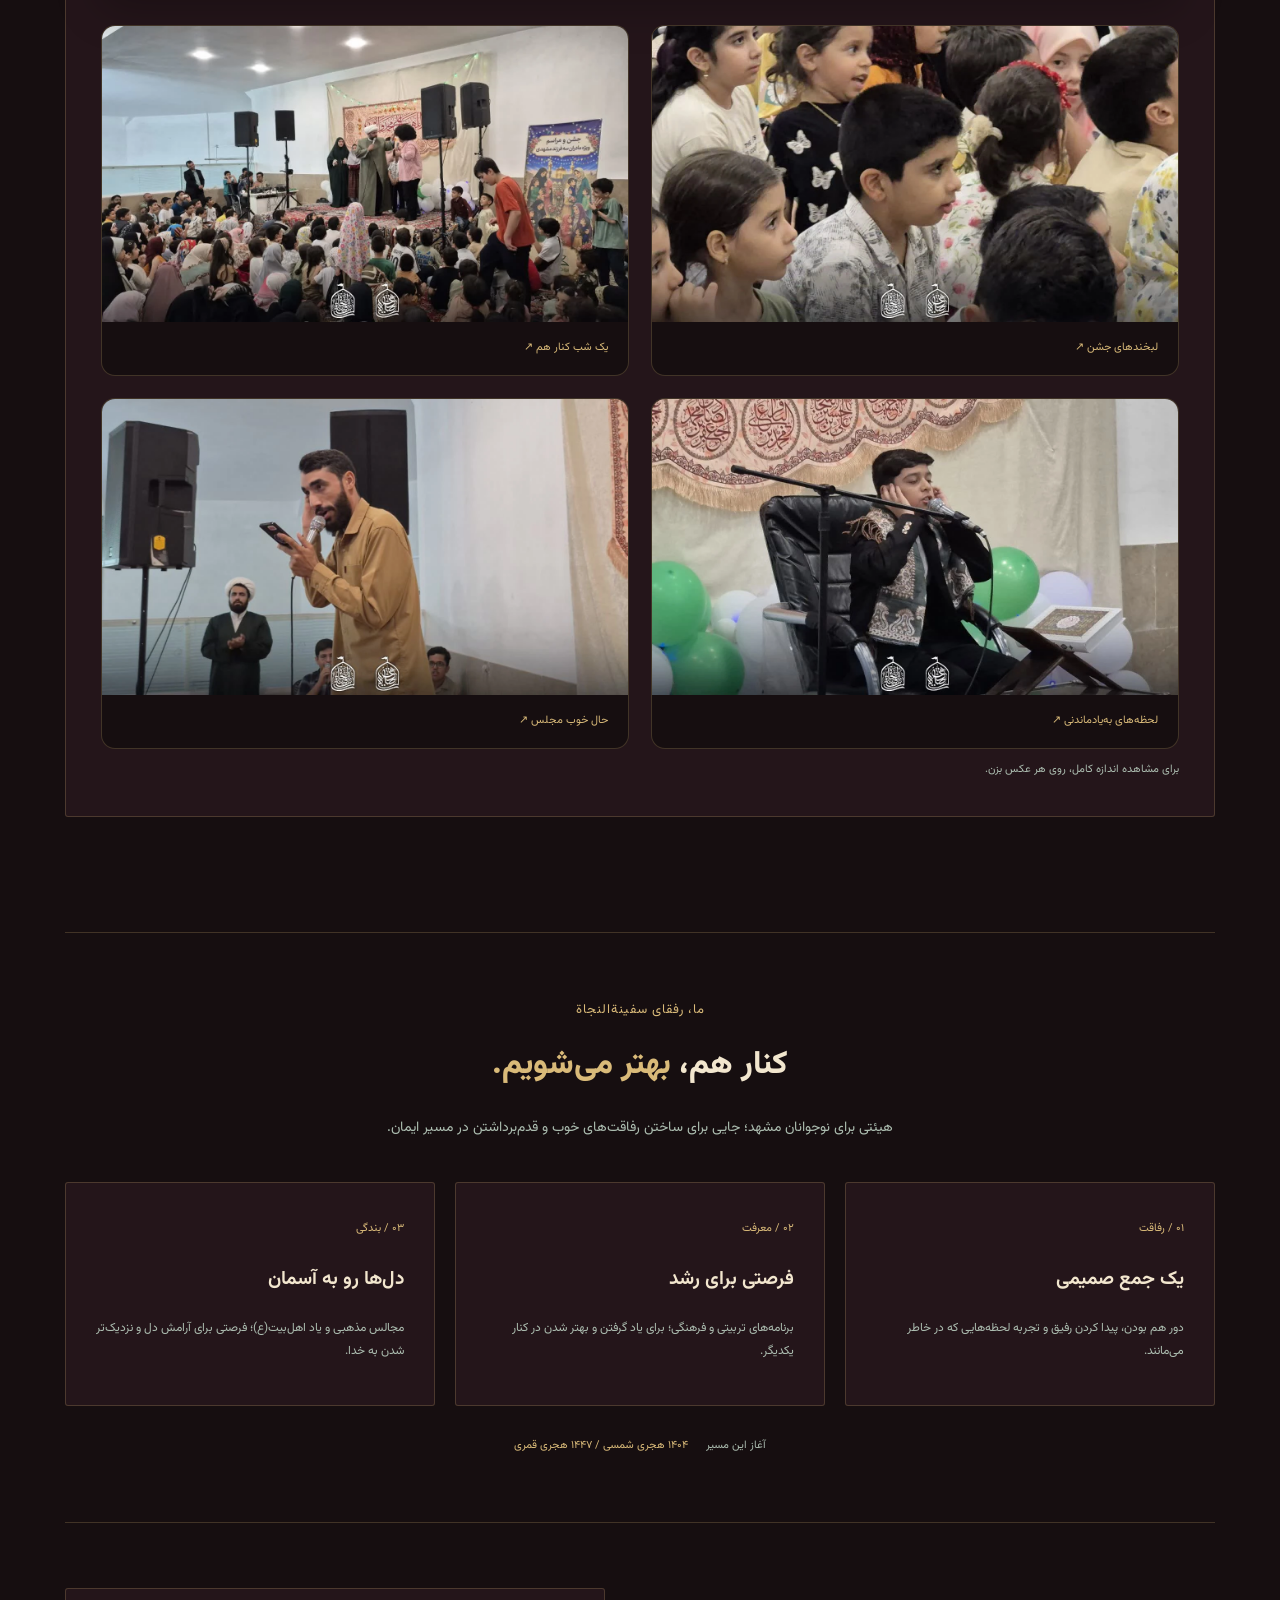
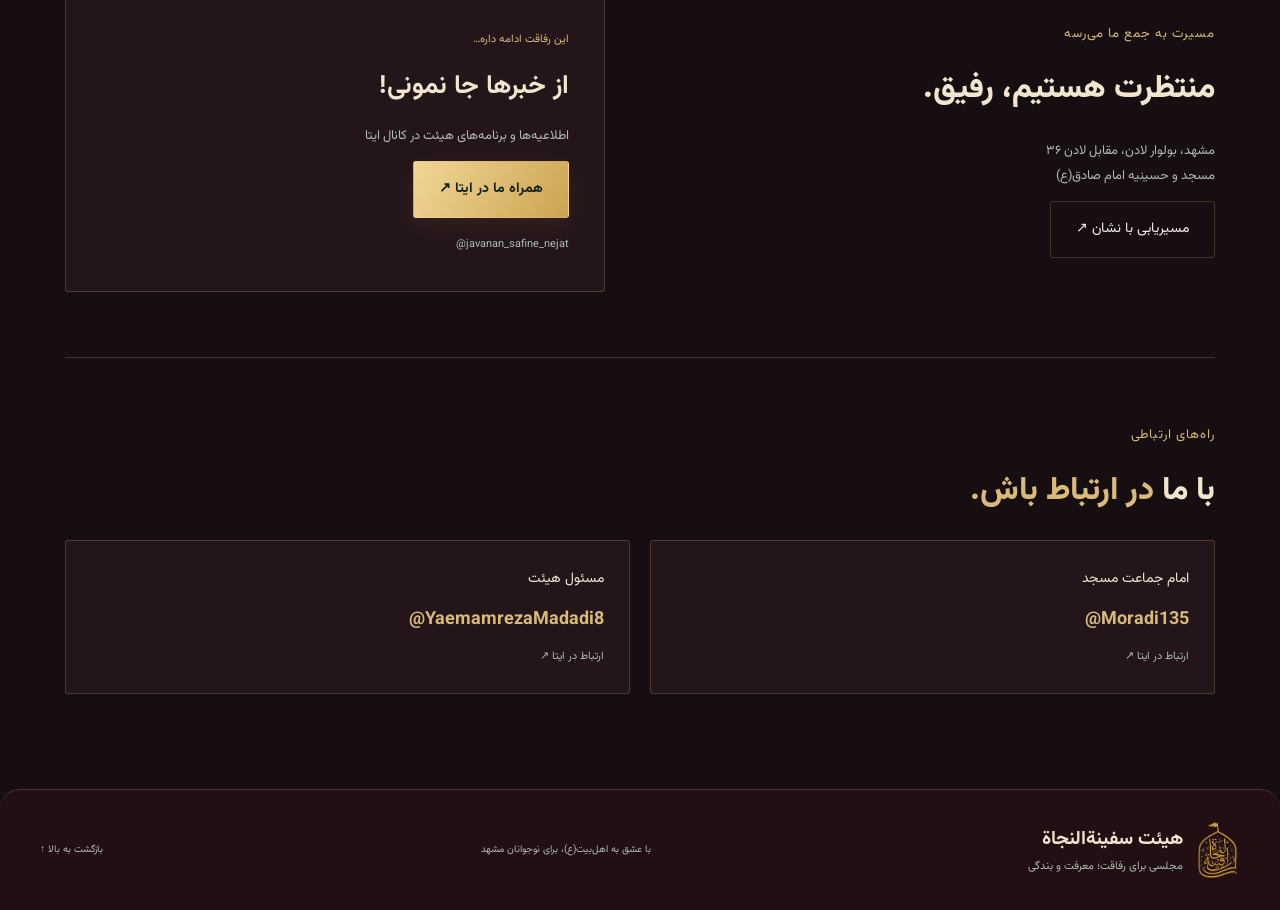
==== commit d4b69910: "Add files via upload" ====
--- a/index.html
+++ b/index.html
@@ -32,7 +32,7 @@
 @import url('https://fonts.googleapis.com/css2?family=Vazirmatn:wght@400;500;600;700;800&display=swap');
 body,button,input,select,textarea,a,p,span,small,strong,h1,h2,h3,h4,.hero h1,.hero h1 em,.brand>span,.brand small,.event-album h3,.channel-card h3,.ribbon-group span,.live-message h3,.founded,.timer strong{font-family:'Vazirmatn',Tahoma,sans-serif!important;letter-spacing:normal!important}
 body{font-size:16px;line-height:1.9}.hero h1,.hero h1 em{font-size:clamp(40px,5.5vw,72px)!important;line-height:1.65!important;font-weight:800}.hero-desc{font-size:17px!important;line-height:2.1!important}.brand>span{font-size:19px;line-height:1.8!important}.brand small{font-size:11px}h2{font-size:32px!important}.ribbon-group span{font-size:19px!important}header nav a,.button{font-size:14px!important}.eyebrow{font-size:13px!important}.timer strong{font-variant-numeric:tabular-nums}.audio-panel{position:fixed;right:14px;bottom:18px;z-index:56;display:flex;align-items:center;gap:9px;padding:8px 12px;border:1px solid #d9ba7977;border-radius:8px;background:#29151ef5;box-shadow:0 5px 25px #0004;font-size:12px}.audio-panel button{color:#f3d79c;background:#ffffff0b;border:1px solid #d9ba7966;border-radius:5px;padding:5px 10px;cursor:pointer}.audio-panel[hidden]{display:none}.audio-status{max-width:190px;color:#eadcc3}@media(max-width:760px){.hero h1,.hero h1 em{font-size:39px!important}.hero-desc{font-size:15px!important}h2{font-size:26px!important}.ribbon-group span{font-size:16px!important}.audio-panel{bottom:92px;right:10px;padding:6px 8px;font-size:10px;max-width:65vw}.audio-status{max-width:140px}.brand>span{font-size:16px}}
-</style><meta property="og:type" content="website"><meta property="og:locale" content="fa_IR"><meta property="og:title" content="هیئت سفینة‌النجاة | نوجوانان مشهد"><meta property="og:description" content="چهارشنبه‌ها ساعت ۸ شب؛ مشهد، بولوار لادن، مقابل لادن ۳۶، مسجد و حسینیه امام صادق(ع)."><meta property="og:url" content="https://kdhfudvdibeken-lab.github.io/safine-site/"><meta property="og:image" content="https://kdhfudvdibeken-lab.github.io/safine-site/poster.webp.jpg"><script type="application/ld+json">{"@context": "https://schema.org", "@type": "Organization", "name": "هیئت سفینة‌النجاة", "url": "https://kdhfudvdibeken-lab.github.io/safine-site/", "logo": "https://kdhfudvdibeken-lab.github.io/safine-site/logo.png", "sameAs": ["https://eitaa.com/javanan_safine_nejat"], "address": {"@type": "PostalAddress", "addressLocality": "مشهد", "streetAddress": "بولوار لادن، مقابل لادن ۳۶، مسجد و حسینیه امام صادق(ع)", "addressCountry": "IR"}}</script></head>
+</style><meta property="og:type" content="website"><meta property="og:locale" content="fa_IR"><meta property="og:title" content="هیئت سفینة‌النجاة | نوجوانان مشهد"><meta property="og:description" content="چهارشنبه‌ها ساعت ۸ شب؛ مشهد، بولوار لادن، مقابل لادن ۳۶، مسجد و حسینیه امام صادق(ع)."><meta property="og:url" content="https://kdhfudvdibeken-lab.github.io/safine-site/"><meta property="og:image" content="https://kdhfudvdibeken-lab.github.io/safine-site/poster-13-aban.webp"><script type="application/ld+json">{"@context": "https://schema.org", "@type": "Organization", "name": "هیئت سفینة‌النجاة", "url": "https://kdhfudvdibeken-lab.github.io/safine-site/", "logo": "https://kdhfudvdibeken-lab.github.io/safine-site/logo.png", "sameAs": ["https://eitaa.com/javanan_safine_nejat"], "address": {"@type": "PostalAddress", "addressLocality": "مشهد", "streetAddress": "بولوار لادن، مقابل لادن ۳۶، مسجد و حسینیه امام صادق(ع)", "addressCountry": "IR"}}</script></head>
 <body><audio id="ziyaratAudio" preload="none" src="ali_fani_ziarat_ashora%20128.mp3"></audio><div class="audio-panel" id="audioPanel" hidden><span class="audio-status" id="audioStatus" role="status">زیارت عاشورا ـ علی فانی</span><button type="button" id="audioToggle">پخش زیارت</button></div>
 <div class="intro" id="intro" role="dialog" aria-modal="true" aria-label="کلیپ خوش‌آمدگویی">
 <video id="introVideo" autoplay muted playsinline preload="auto" controls><source src="intro.mp4" type="video/mp4"></video><div class="intro-shade"></div><div class="intro-top"><span>به سفینة‌النجاة خوش آمدی</span><button id="skipIntro">ورود به سایت ←</button></div><div class="intro-bottom"><p>اینجا، شروع یک رفاقت است.</p><button id="soundButton">♪ پخش با صدا</button><button id="playButton" hidden>▶ پخش کلیپ</button></div></div>
@@ -41,8 +41,8 @@
 <main>
 <section class="hero" id="home"><div class="glow"></div><div class="hero-copy"><div class="eyebrow"><span></span> ویژه نوجوانان مشهدی</div><p class="overline">به جمع رفقای هیئت خوش آمدی</p><h1>یک کشتی؛<br>هزار <em>رفاقت.</em></h1><p class="hero-desc">اینجا دور هم جمع می‌شویم؛ برای معرفت،<br>برای بندگی، برای رفاقتی که ماندنی‌ست.</p><div class="actions"><a class="button gold" href="#gathering">قرار این هفته‌مون <span>↙</span></a><button class="button subtle" id="replay">▷ تماشای کلیپ هیئت</button><button class="button subtle" id="shareMeeting" type="button">دعوت از رفیق ↗</button><span id="shareStatus" role="status" style="font-size:12px;width:100%"></span></div><div class="hero-meta"><span>هر چهارشنبه، ساعت ۲۰</span><i></i><span>مشهد، بولوار لادن</span></div></div><div class="hero-art"><div class="orbit orbit-one"></div><div class="orbit orbit-two"></div><div class="arch"><img src="logo.png" alt="هیئت سفینة‌النجاة" class="main-logo"><span class="art-caption">مجلسی برای رفاقت؛ معرفت و بندگی</span></div><span class="art-foot">از ۱۴۰۴، کنار هم و برای هم</span><div class="spark s1"></div><div class="spark s2"></div><div class="spark s3"></div></div><a href="#gathering" class="scroll">ادامه این رفاقت <span>↓</span></a></section>
 <section class="countdown-section reveal" aria-label="زمان تا مجلس بعدی"><div><div class="eyebrow">قرار هفتگی ما</div><h2>تا جلسه بعد</h2><p id="nextDate">چهارشنبه، ساعت ۲۰ به وقت مشهد</p></div><div class="live-message" id="liveMeeting" role="status" hidden><span class="live-lamp"></span>وقت قرارمان رسید<h3>شروع جلسه هیئت سفینة‌النجاة</h3><p>چهارشنبه، ساعت ۸ شب؛ مسجد و حسینیه امام صادق(ع)</p><a class="button gold" href="#address">نشانی هیئت ←</a></div><div class="timer" role="timer" aria-label="شمارش معکوس مجلس بعدی"><div><strong id="days">۰۰</strong><span>روز</span></div><b>:</b><div><strong id="hours">۰۰</strong><span>ساعت</span></div><b>:</b><div><strong id="minutes">۰۰</strong><span>دقیقه</span></div><b>:</b><div><strong id="seconds">۰۰</strong><span>ثانیه</span></div></div></section>
-<section class="gathering section reveal" id="gathering"><div class="poster-frame"><a href="poster.webp.jpg" target="_blank" rel="noopener" aria-label="مشاهده پوستر در اندازه کامل"><img src="poster.webp.jpg" alt="پوستر مجلس این هفته هیئت سفینة‌النجاة" loading="lazy"></a><span>برای دیدن جزئیات، پوستر را لمس کن ↗</span></div><div class="gathering-copy"><div class="eyebrow">یک قرار، یک دل</div><h2>جای تو<br>بین ما <em>خالی‌ست.</em></h2><p>مجلسی برای رفاقت؛ معرفت و بندگی، با برنامه‌های مذهبی، تربیتی و فرهنگی. اگر نوجوان مشهدی هستی، اینجا جمع خودمونه.</p><div class="detail"><span class="detail-icon">◷</span><div><small>زمان قرار</small><strong>چهارشنبه‌های هر هفته، ساعت ۸ شب</strong></div></div><div class="detail"><span class="detail-icon">⌖</span><div><small>مکان قرار</small><strong>مسجد و حسینیه امام صادق(ع)</strong><p>بولوار لادن، مقابل لادن ۳۶</p></div></div><p class="note">پوستر همین هفته هیئت؛ برای اطلاع از جزئیات و خبرهای تکمیلی، همراه کانال ایتا باش.</p><a class="button gold" href="https://eitaa.com/javanan_safine_nejat" target="_blank" rel="noopener">خبرهای مجلس در ایتا ↗</a></div></section>
-<section class="memories section reveal" id="gallery">
+<section class="gathering section reveal" id="gathering"><div class="poster-frame"><a href="poster-13-aban.webp" target="_blank" rel="noopener" aria-label="مشاهده پوستر در اندازه کامل"><img src="poster-13-aban.webp" alt="پوستر مجلس این هفته هیئت سفینة‌النجاة" loading="lazy"></a><span>برای دیدن جزئیات، پوستر را لمس کن ↗</span></div><div class="gathering-copy"><div class="eyebrow">یک قرار، یک دل</div><h2>جای تو<br>بین ما <em>خالی‌ست.</em></h2><p>مجلسی برای رفاقت؛ معرفت و بندگی، با برنامه‌های مذهبی، تربیتی و فرهنگی. اگر نوجوان مشهدی هستی، اینجا جمع خودمونه.</p><div class="detail"><span class="detail-icon">◷</span><div><small>زمان قرار</small><strong>چهارشنبه‌های هر هفته، ساعت ۸ شب</strong></div></div><div class="detail"><span class="detail-icon">⌖</span><div><small>مکان قرار</small><strong>مسجد و حسینیه امام صادق(ع)</strong><p>بولوار لادن، مقابل لادن ۳۶</p></div></div><p class="note">پوستر همین هفته هیئت؛ برای اطلاع از جزئیات و خبرهای تکمیلی، همراه کانال ایتا باش.</p><a class="button gold" href="https://eitaa.com/javanan_safine_nejat" target="_blank" rel="noopener">خبرهای مجلس در ایتا ↗</a></div></section>
+<section class="section reveal" id="meeting-calendar"><div class="eyebrow">تقویم جلسات</div><h2>جلسه ۱۳ آبان</h2><p>چهارشنبه ۱۳ آبان، ساعت ۲۰:۳۰ — مسجد و حسینیه امام صادق(ع)</p><a class="button gold" href="poster-13-aban.webp" target="_blank" rel="noopener">مشاهده پوستر ۱۳ آبان</a><h2 style="margin-top:40px">آرشیو جلسه ۶ آبان</h2><p>تصاویر جلسه چهارشنبه ۶ آبان</p><div style="display:grid;grid-template-columns:repeat(auto-fit,minmax(240px,1fr));gap:16px"><a href="meeting-6-aban-1.webp" target="_blank" rel="noopener"><img src="meeting-6-aban-1.webp" alt="تصویر 1 از جلسه ۶ آبان هیئت سفینة‌النجاة" loading="lazy" style="display:block;width:100%;height:auto;border-radius:12px"></a><a href="meeting-6-aban-2.webp" target="_blank" rel="noopener"><img src="meeting-6-aban-2.webp" alt="تصویر 2 از جلسه ۶ آبان هیئت سفینة‌النجاة" loading="lazy" style="display:block;width:100%;height:auto;border-radius:12px"></a><a href="meeting-6-aban-3.webp" target="_blank" rel="noopener"><img src="meeting-6-aban-3.webp" alt="تصویر 3 از جلسه ۶ آبان هیئت سفینة‌النجاة" loading="lazy" style="display:block;width:100%;height:auto;border-radius:12px"></a></div></section><section class="memories section reveal" id="gallery">
 <div class="eyebrow">قاب‌های رفاقت</div><h2>ما و خاطره‌هایی که <em>می‌مانند.</em></h2><p class="gallery-lead">عکس‌ها و فیلم‌های جلسات هیئت</p>
 <figure class="members-photo"><a href="members.webp" target="_blank" rel="noopener"><img src="members.webp" alt="عکس دسته‌جمعی اعضای هیئت سفینة‌النجاة با پس‌زمینه بنفش" loading="lazy" width="1280" height="718"></a><figcaption><span>رفقای سفینة‌النجاة</span>یک جمع صمیمی؛ یک دنیا رفاقت</figcaption></figure>
 <article class="event-album"><div class="eyebrow">آخرین جلسه هیئت • جشن میلاد</div><h3>🌸 جشن بزرگ میلاد پیامبر اکرم(ص) و امام جعفر صادق(ع)</h3><p>تصاویر و فیلم جشن میلاد هیئت سفینة‌النجاة.</p><p class="venue">مسجد، حسینیه و مجتمع فرهنگی امام صادق (علیه‌السلام)<br><strong>صادقیّه</strong></p>
@@ -112,6 +112,7 @@
   const offset = local - (now.getTime() - now.getMilliseconds());
   const daysUntil = (3 - new Date(local).getUTCDay() + 7) % 7;
   let target = Date.UTC(p.year,p.month-1,p.day + daysUntil,20) - offset;
+  if (new Date(target + offset).toISOString().slice(0,10) === '2026-11-04') target += 30*60000;
   if (target <= now.getTime()) target += 7*86400000;
   return target;
 }
@@ -133,7 +134,7 @@
  const el=document.getElementById(id),value=persian.format(values[i]);
  if(el.textContent!==value){el.textContent=value;el.classList.remove('turn');void el.offsetWidth;el.classList.add('turn');}
  });
- document.getElementById('nextDate').textContent=new Intl.DateTimeFormat('fa-IR',{timeZone:'Asia/Tehran',weekday:'long',day:'numeric',month:'long'}).format(new Date(state.target))+'، ساعت ۲۰ • به وقت مشهد';
+ document.getElementById('nextDate').textContent=new Intl.DateTimeFormat('fa-IR',{timeZone:'Asia/Tehran',weekday:'long',day:'numeric',month:'long'}).format(new Date(state.target))+'، ساعت '+new Intl.DateTimeFormat('fa-IR',{timeZone:'Asia/Tehran',hour:'2-digit',minute:'2-digit',hourCycle:'h23'}).format(new Date(state.target))+' • به وقت مشهد';
 }
 updateCountdown();setInterval(updateCountdown,1000);
 document.addEventListener('visibilitychange',()=>{if(!document.hidden)updateCountdown();});
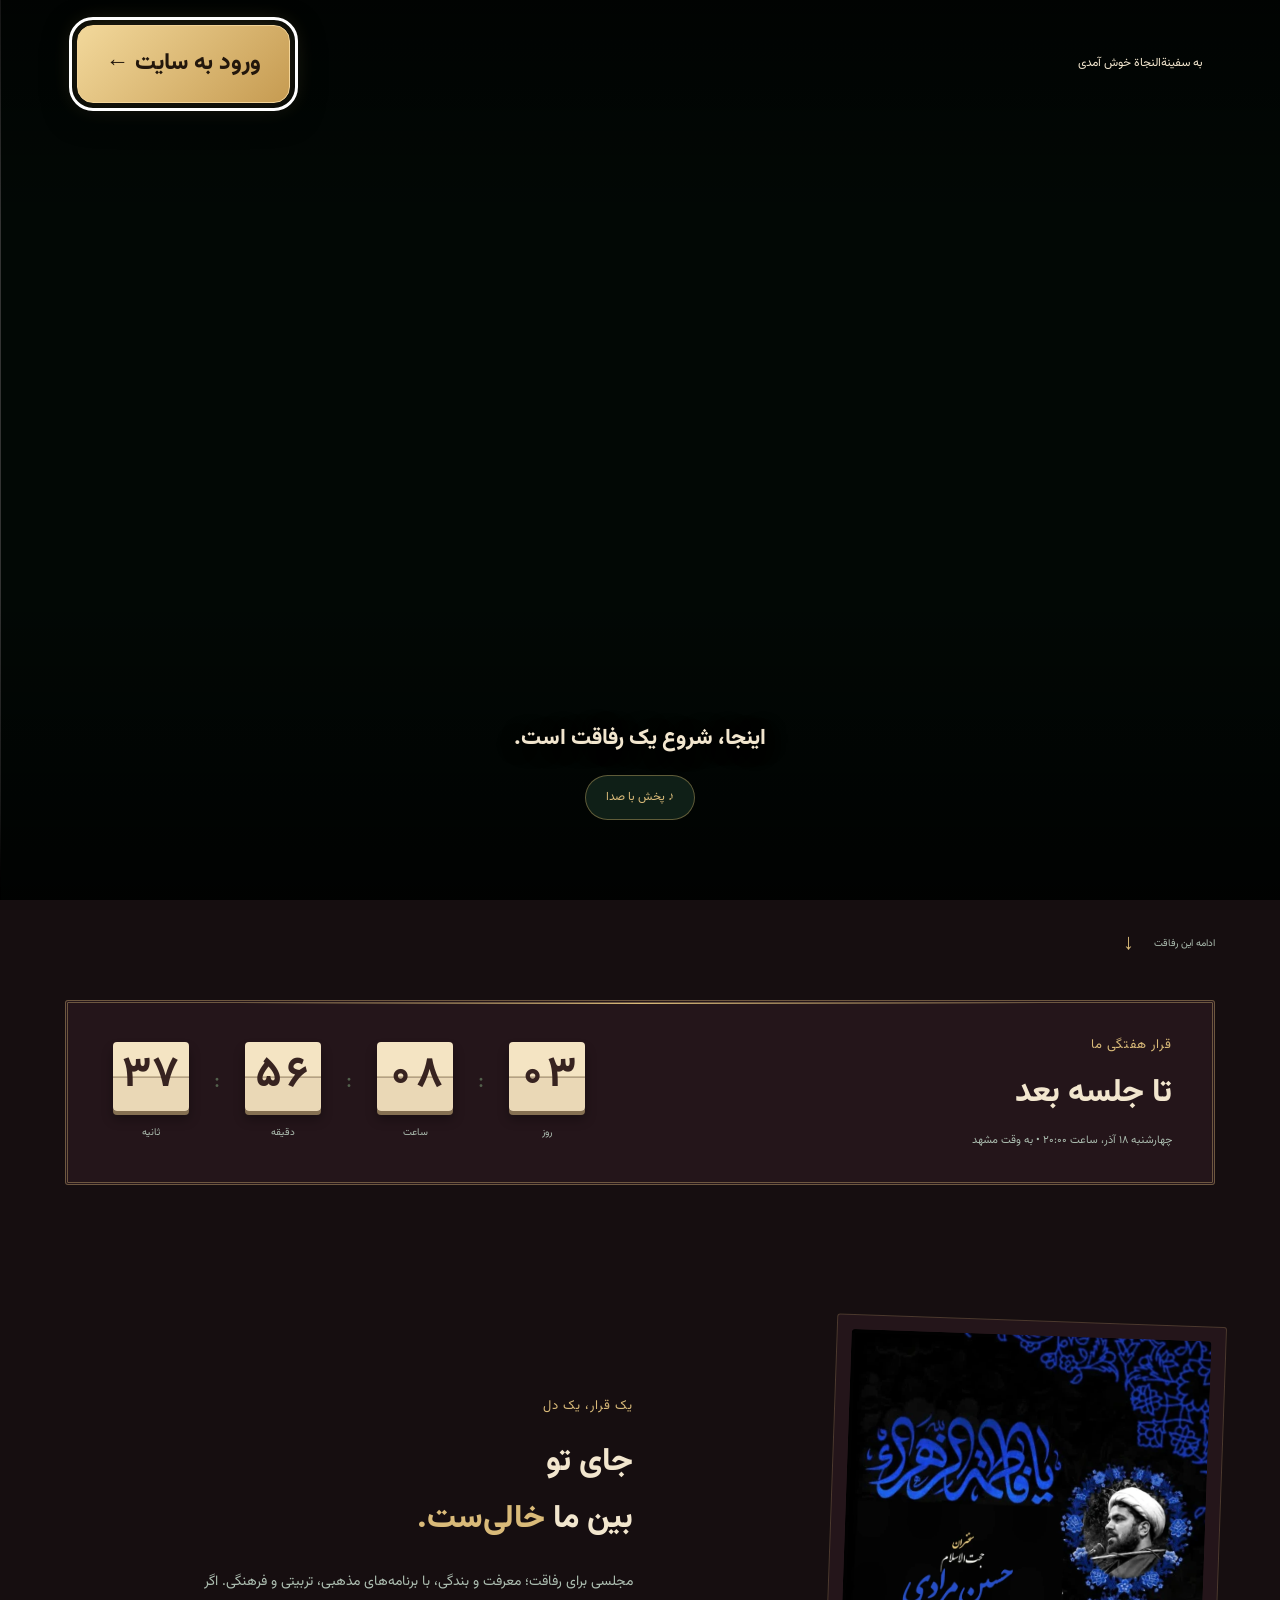
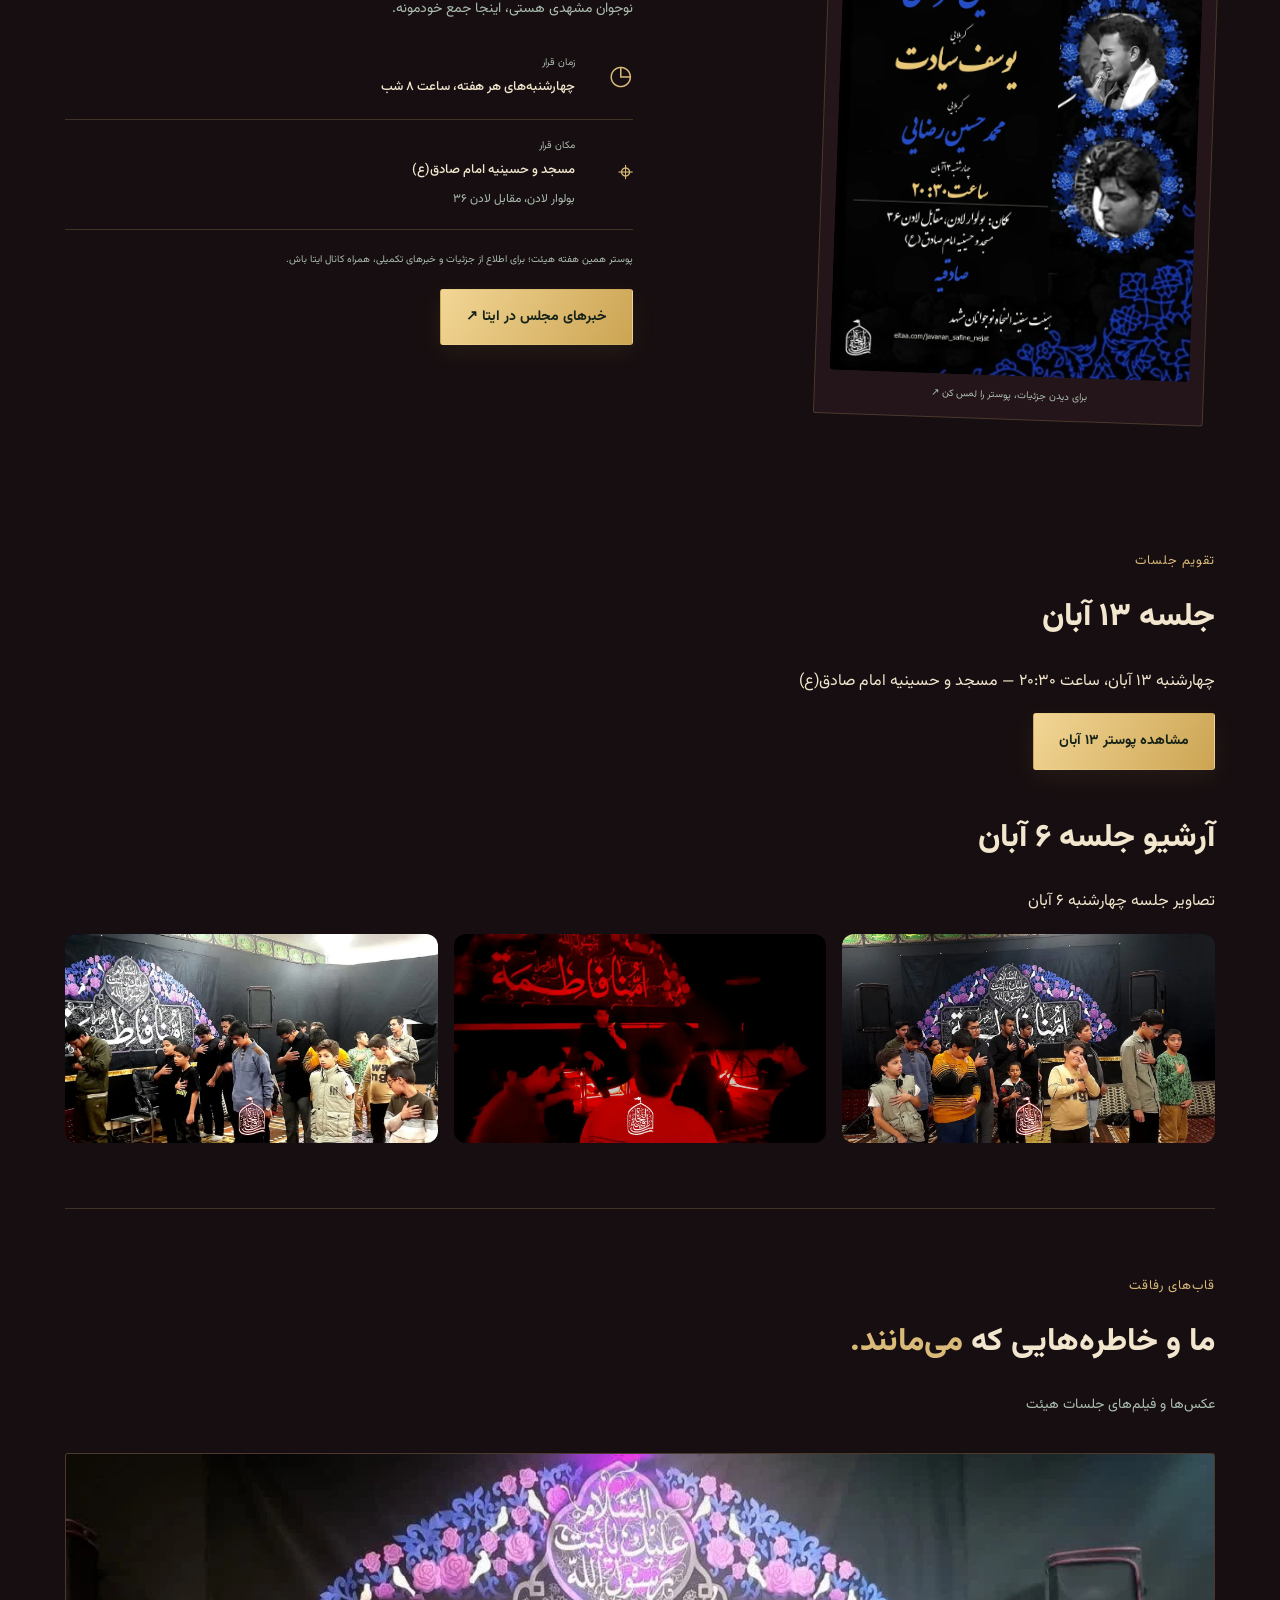
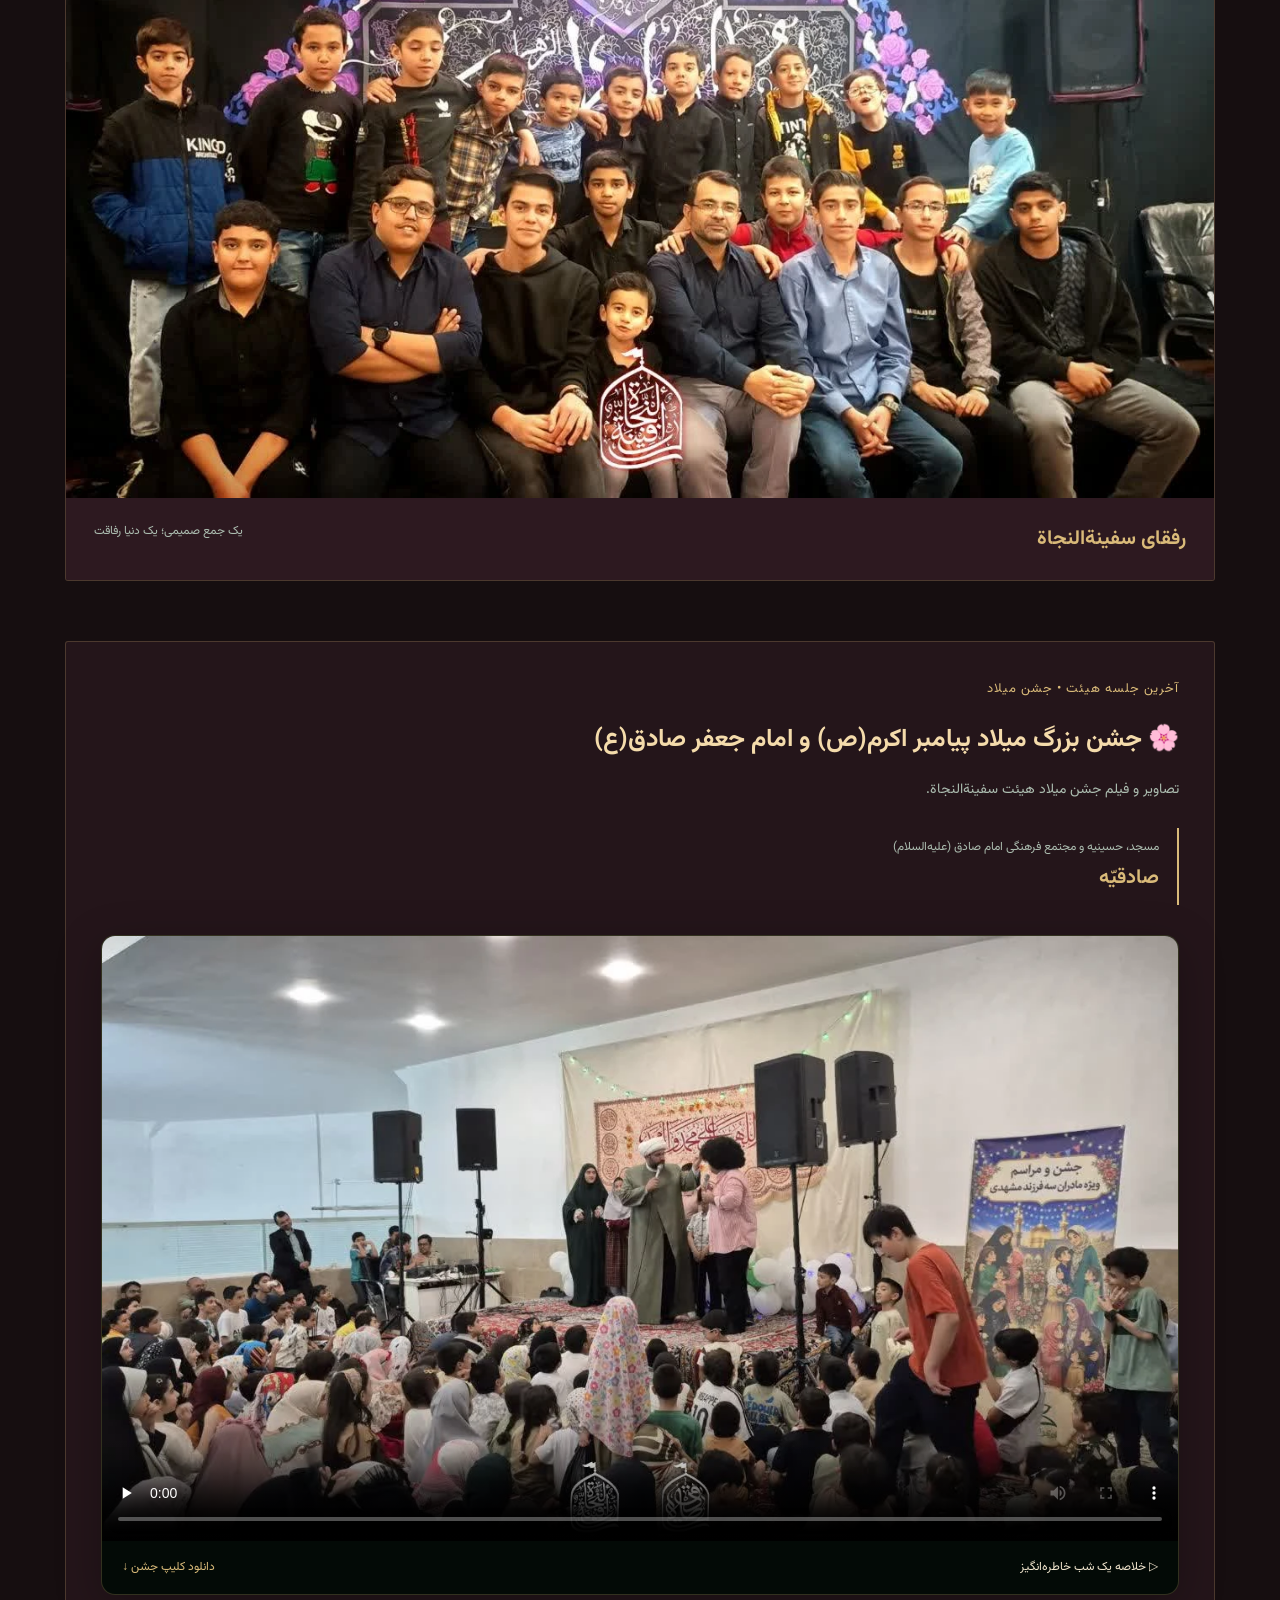
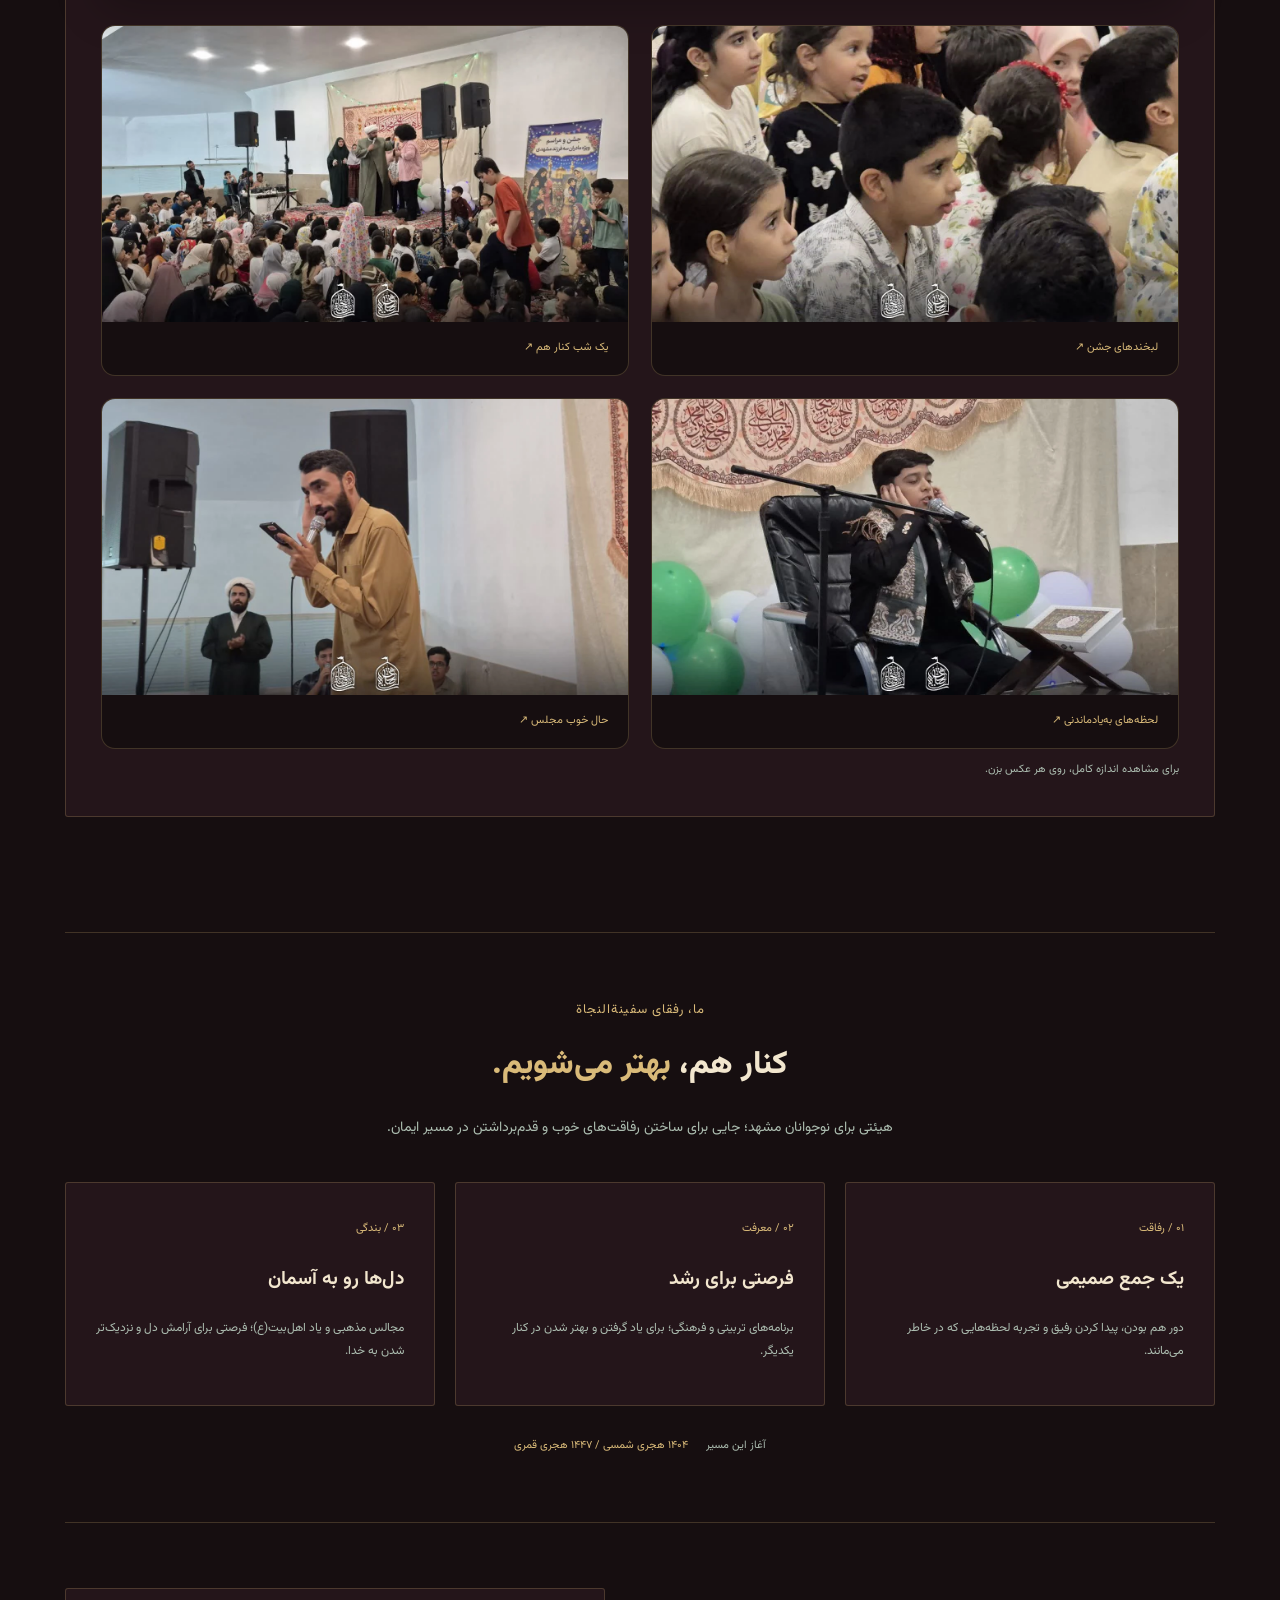
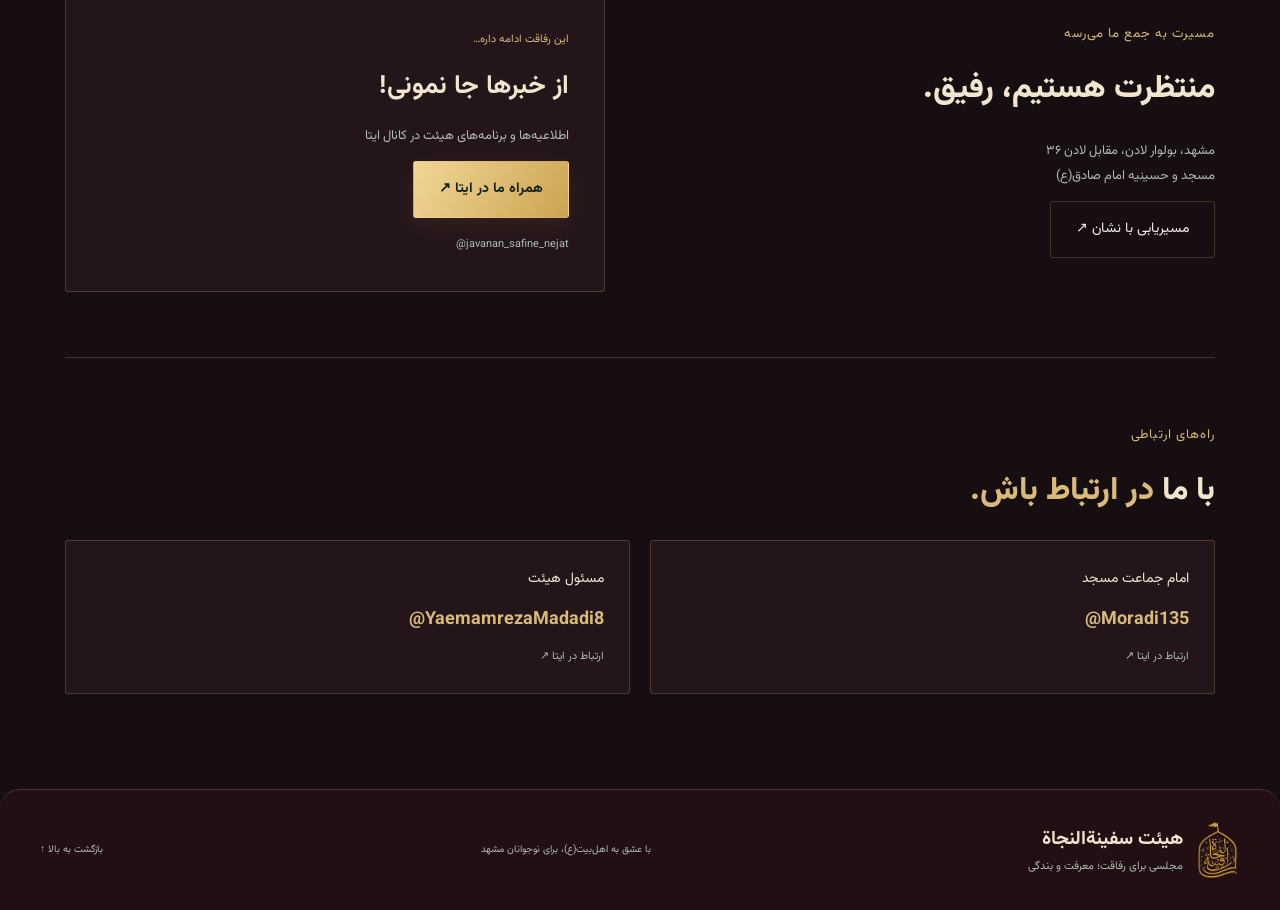
==== commit a66642d4: "Add files via upload" ====
--- a/index.html
+++ b/index.html
@@ -32,10 +32,16 @@
 @import url('https://fonts.googleapis.com/css2?family=Vazirmatn:wght@400;500;600;700;800&display=swap');
 body,button,input,select,textarea,a,p,span,small,strong,h1,h2,h3,h4,.hero h1,.hero h1 em,.brand>span,.brand small,.event-album h3,.channel-card h3,.ribbon-group span,.live-message h3,.founded,.timer strong{font-family:'Vazirmatn',Tahoma,sans-serif!important;letter-spacing:normal!important}
 body{font-size:16px;line-height:1.9}.hero h1,.hero h1 em{font-size:clamp(40px,5.5vw,72px)!important;line-height:1.65!important;font-weight:800}.hero-desc{font-size:17px!important;line-height:2.1!important}.brand>span{font-size:19px;line-height:1.8!important}.brand small{font-size:11px}h2{font-size:32px!important}.ribbon-group span{font-size:19px!important}header nav a,.button{font-size:14px!important}.eyebrow{font-size:13px!important}.timer strong{font-variant-numeric:tabular-nums}.audio-panel{position:fixed;right:14px;bottom:18px;z-index:56;display:flex;align-items:center;gap:9px;padding:8px 12px;border:1px solid #d9ba7977;border-radius:8px;background:#29151ef5;box-shadow:0 5px 25px #0004;font-size:12px}.audio-panel button{color:#f3d79c;background:#ffffff0b;border:1px solid #d9ba7966;border-radius:5px;padding:5px 10px;cursor:pointer}.audio-panel[hidden]{display:none}.audio-status{max-width:190px;color:#eadcc3}@media(max-width:760px){.hero h1,.hero h1 em{font-size:39px!important}.hero-desc{font-size:15px!important}h2{font-size:26px!important}.ribbon-group span{font-size:16px!important}.audio-panel{bottom:92px;right:10px;padding:6px 8px;font-size:10px;max-width:65vw}.audio-status{max-width:140px}.brand>span{font-size:16px}}
-</style><meta property="og:type" content="website"><meta property="og:locale" content="fa_IR"><meta property="og:title" content="هیئت سفینة‌النجاة | نوجوانان مشهد"><meta property="og:description" content="چهارشنبه‌ها ساعت ۸ شب؛ مشهد، بولوار لادن، مقابل لادن ۳۶، مسجد و حسینیه امام صادق(ع)."><meta property="og:url" content="https://kdhfudvdibeken-lab.github.io/safine-site/"><meta property="og:image" content="https://kdhfudvdibeken-lab.github.io/safine-site/poster-13-aban.webp"><script type="application/ld+json">{"@context": "https://schema.org", "@type": "Organization", "name": "هیئت سفینة‌النجاة", "url": "https://kdhfudvdibeken-lab.github.io/safine-site/", "logo": "https://kdhfudvdibeken-lab.github.io/safine-site/logo.png", "sameAs": ["https://eitaa.com/javanan_safine_nejat"], "address": {"@type": "PostalAddress", "addressLocality": "مشهد", "streetAddress": "بولوار لادن، مقابل لادن ۳۶، مسجد و حسینیه امام صادق(ع)", "addressCountry": "IR"}}</script></head>
+</style><meta property="og:type" content="website"><meta property="og:locale" content="fa_IR"><meta property="og:title" content="هیئت سفینة‌النجاة | نوجوانان مشهد"><meta property="og:description" content="چهارشنبه‌ها ساعت ۸ شب؛ مشهد، بولوار لادن، مقابل لادن ۳۶، مسجد و حسینیه امام صادق(ع)."><meta property="og:url" content="https://kdhfudvdibeken-lab.github.io/safine-site/"><meta property="og:image" content="https://kdhfudvdibeken-lab.github.io/safine-site/poster-13-aban.webp"><script type="application/ld+json">{"@context": "https://schema.org", "@type": "Organization", "name": "هیئت سفینة‌النجاة", "url": "https://kdhfudvdibeken-lab.github.io/safine-site/", "logo": "https://kdhfudvdibeken-lab.github.io/safine-site/logo.png", "sameAs": ["https://eitaa.com/javanan_safine_nejat"], "address": {"@type": "PostalAddress", "addressLocality": "مشهد", "streetAddress": "بولوار لادن، مقابل لادن ۳۶، مسجد و حسینیه امام صادق(ع)", "addressCountry": "IR"}}</script><style id="fatemiyeh-entry-update">
+#skipIntro{font-family:inherit!important;font-size:clamp(18px,3vw,23px)!important;font-weight:800!important;min-height:62px;min-width:210px;padding:16px 28px!important;border:1px solid #f3d498!important;border-radius:16px!important;background:linear-gradient(135deg,#f2d89b,#c69b51)!important;color:#23170c!important;box-shadow:0 8px 32px #0008,0 0 24px #d8b66b44!important;cursor:pointer;transition:transform .2s,box-shadow .2s}
+#skipIntro:hover{transform:translateY(-2px);box-shadow:0 10px 36px #0009,0 0 30px #d8b66b77!important}
+#skipIntro:focus-visible{outline:3px solid white;outline-offset:5px}
+@media(max-width:600px){.intro-top{flex-wrap:wrap;gap:18px!important;justify-content:center!important}.intro-top>span{width:100%;text-align:center}#skipIntro{min-width:230px;max-width:100%}}
+@media(prefers-reduced-motion:reduce){#skipIntro{transition:none}}
+</style></head>
 <body><audio id="ziyaratAudio" preload="none" src="ali_fani_ziarat_ashora%20128.mp3"></audio><div class="audio-panel" id="audioPanel" hidden><span class="audio-status" id="audioStatus" role="status">زیارت عاشورا ـ علی فانی</span><button type="button" id="audioToggle">پخش زیارت</button></div>
 <div class="intro" id="intro" role="dialog" aria-modal="true" aria-label="کلیپ خوش‌آمدگویی">
-<video id="introVideo" autoplay muted playsinline preload="auto" controls><source src="intro.mp4" type="video/mp4"></video><div class="intro-shade"></div><div class="intro-top"><span>به سفینة‌النجاة خوش آمدی</span><button id="skipIntro">ورود به سایت ←</button></div><div class="intro-bottom"><p>اینجا، شروع یک رفاقت است.</p><button id="soundButton">♪ پخش با صدا</button><button id="playButton" hidden>▶ پخش کلیپ</button></div></div>
+<video id="introVideo" autoplay muted playsinline preload="auto" controls><source src="intro-fatemiyeh.mp4" type="video/mp4"></video><div class="intro-shade"></div><div class="intro-top"><span>به سفینة‌النجاة خوش آمدی</span><button id="skipIntro">ورود به سایت ←</button></div><div class="intro-bottom"><p>اینجا، شروع یک رفاقت است.</p><button id="soundButton">♪ پخش با صدا</button><button id="playButton" hidden>▶ پخش کلیپ</button></div></div>
 <div id="siteContent" inert><div class="top-progress" id="readingProgress" aria-hidden="true"></div>
 <header><a class="brand" href="#home"><img src="logo.png" alt="نشان طلایی هیئت سفینة‌النجاة"><span>سفینة‌النجاة<small>هیئت نوجوانان مشهد</small></span></a><nav aria-label="منوی اصلی"><a href="#about">درباره ما</a><a href="#gathering">مجلس این هفته</a><a href="#gallery">عکس و فیلم</a><a href="#address">نشانی و ارتباط</a></nav><a class="header-link" href="https://eitaa.com/javanan_safine_nejat" target="_blank" rel="noopener">کانال ایتا ↗</a></header><div class="meeting-ribbon" role="region" aria-label="قرار ما چهارشنبه ساعت ۸ شب • سفینة‌النجاة"><div class="ribbon-track" aria-hidden="true"><div class="ribbon-group"><span>قرار ما چهارشنبه ساعت ۸ شب • سفینة‌النجاة ✦ </span><span>قرار ما چهارشنبه ساعت ۸ شب • سفینة‌النجاة ✦ </span><span>قرار ما چهارشنبه ساعت ۸ شب • سفینة‌النجاة ✦ </span></div><div class="ribbon-group"><span>قرار ما چهارشنبه ساعت ۸ شب • سفینة‌النجاة ✦ </span><span>قرار ما چهارشنبه ساعت ۸ شب • سفینة‌النجاة ✦ </span><span>قرار ما چهارشنبه ساعت ۸ شب • سفینة‌النجاة ✦ </span></div></div></div>
 <main>
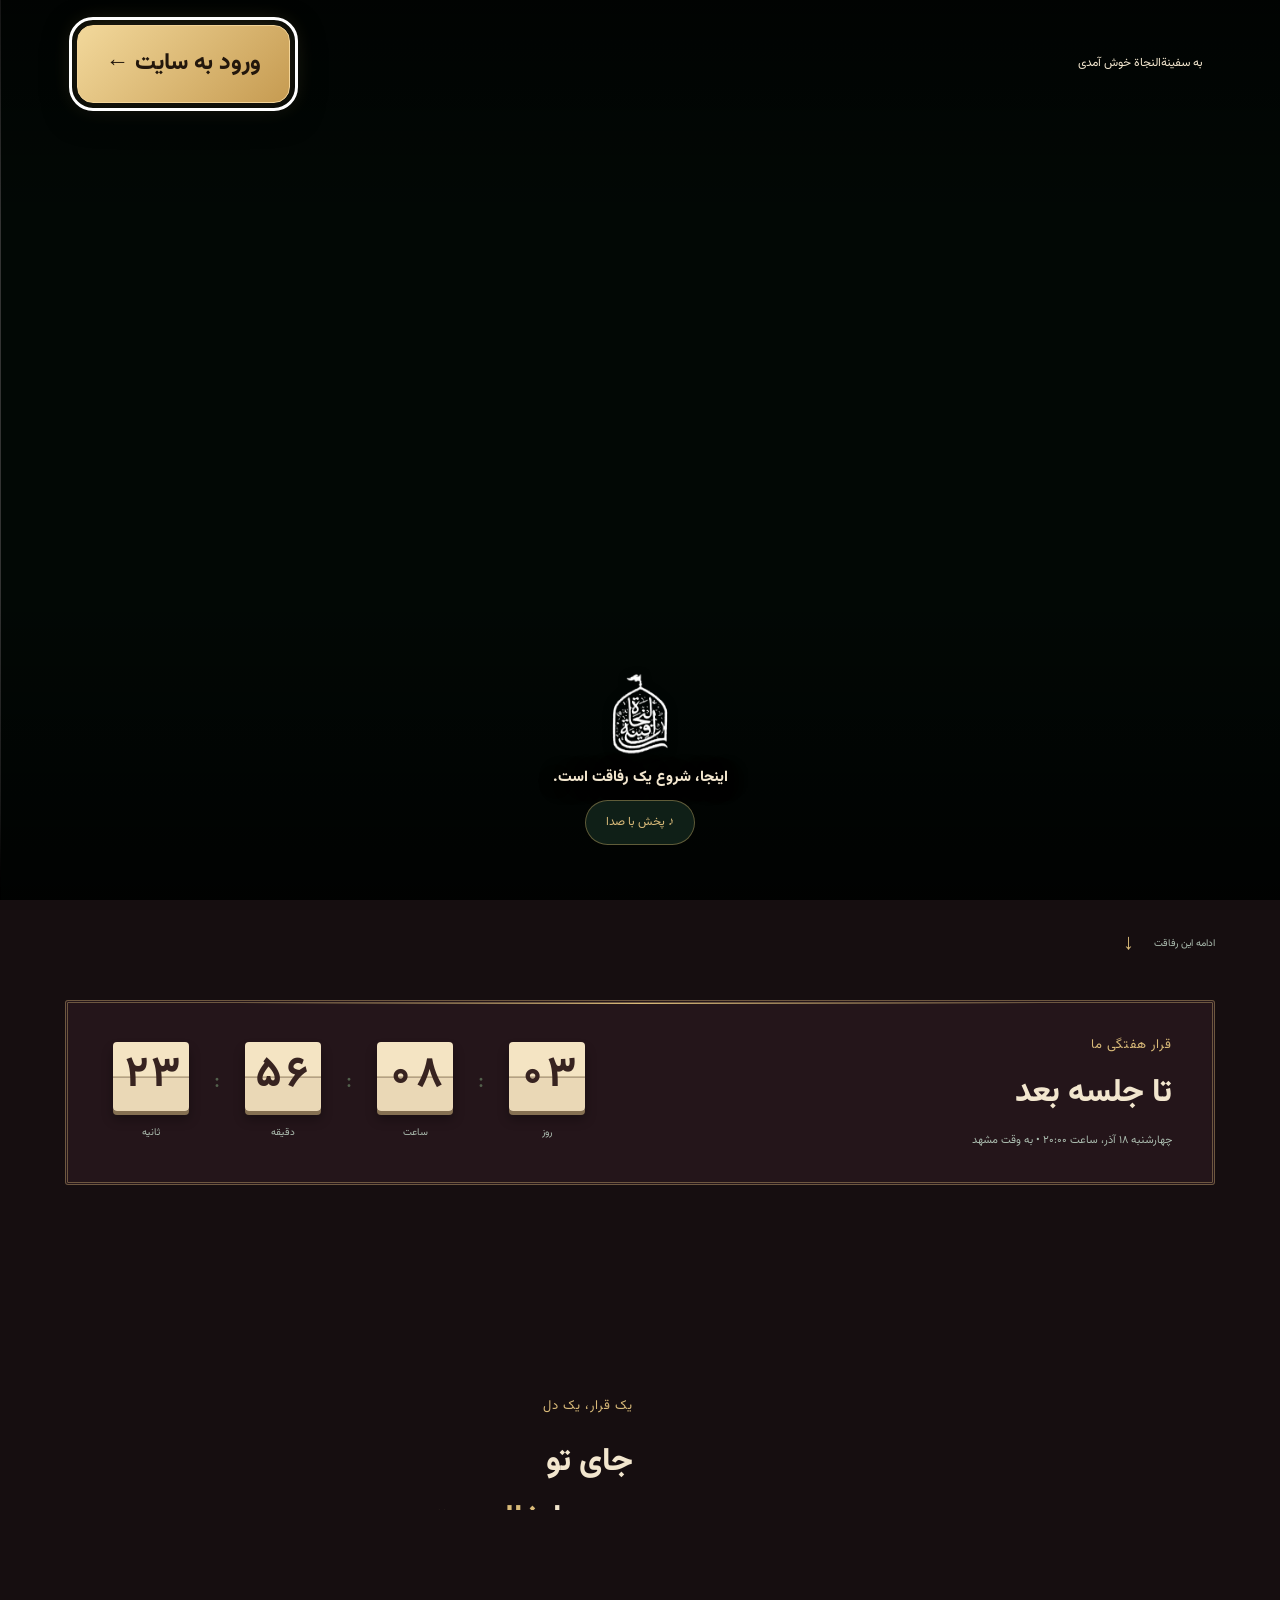
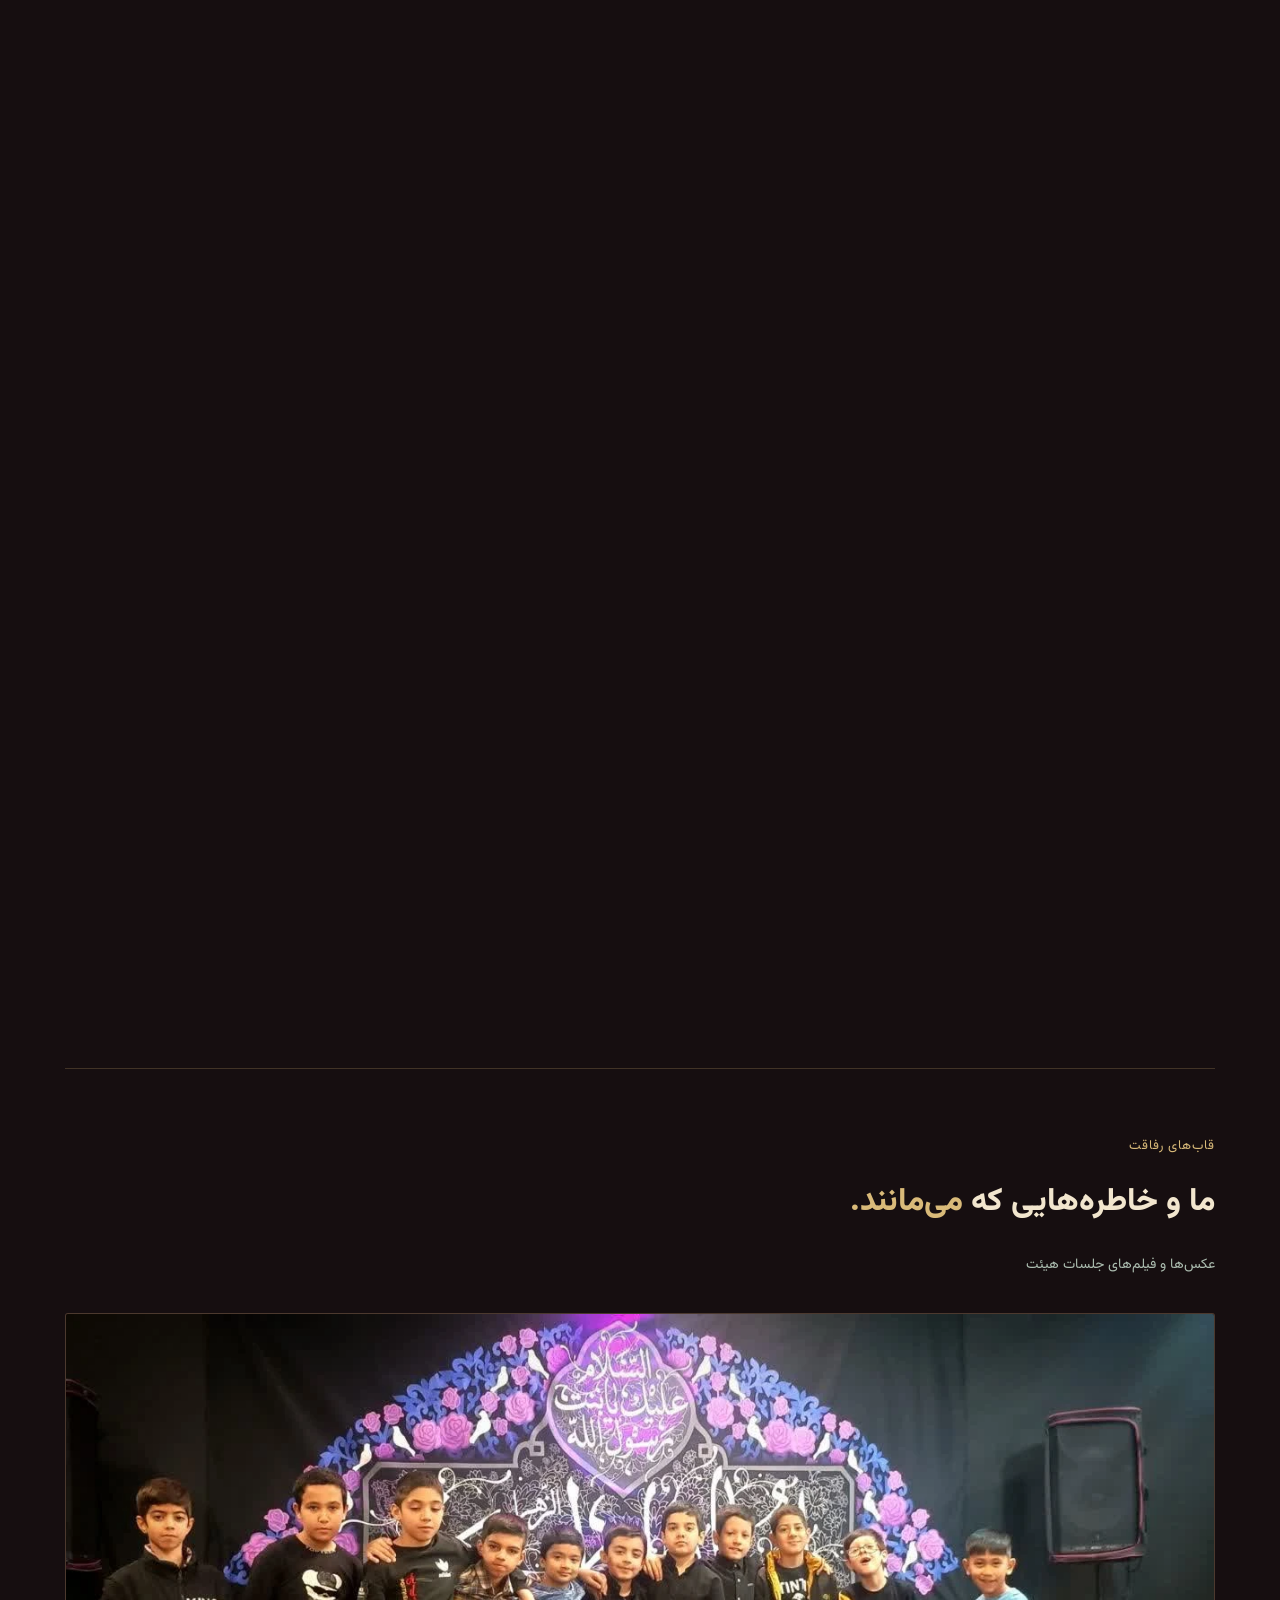
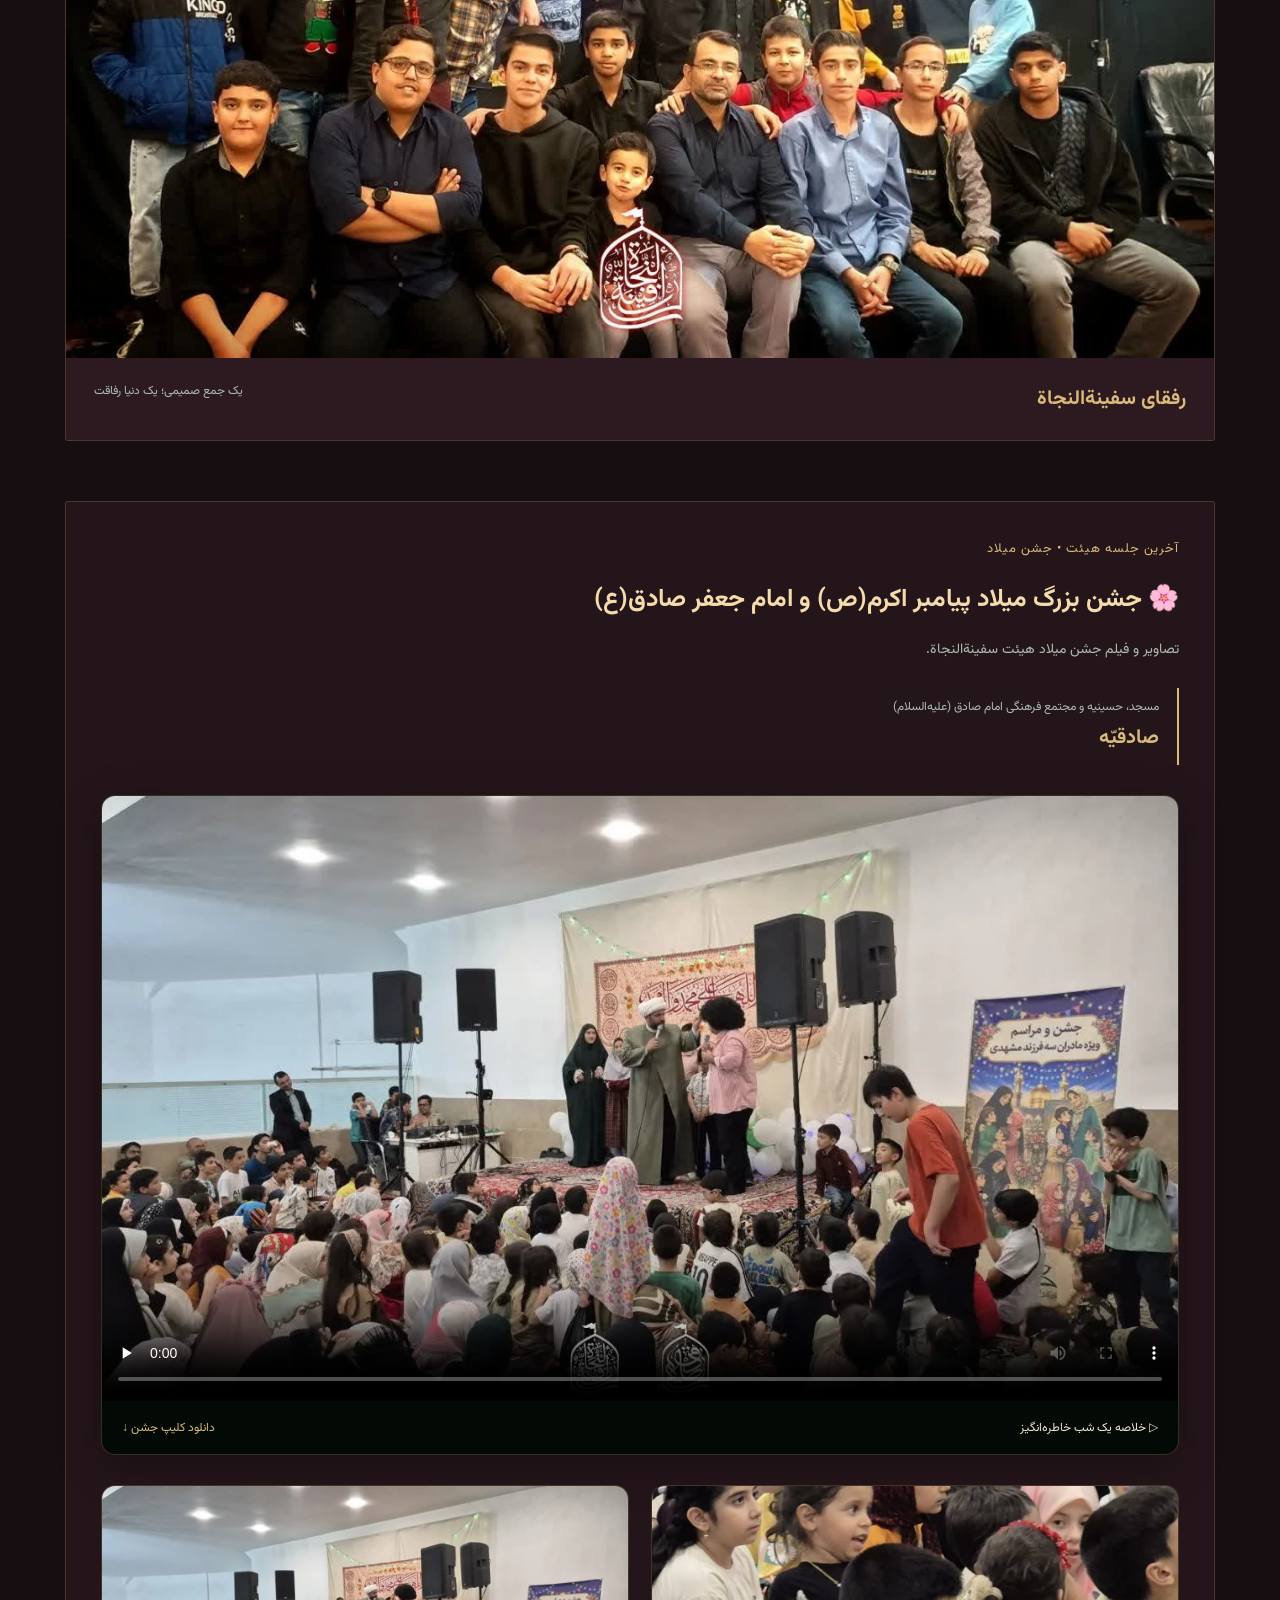
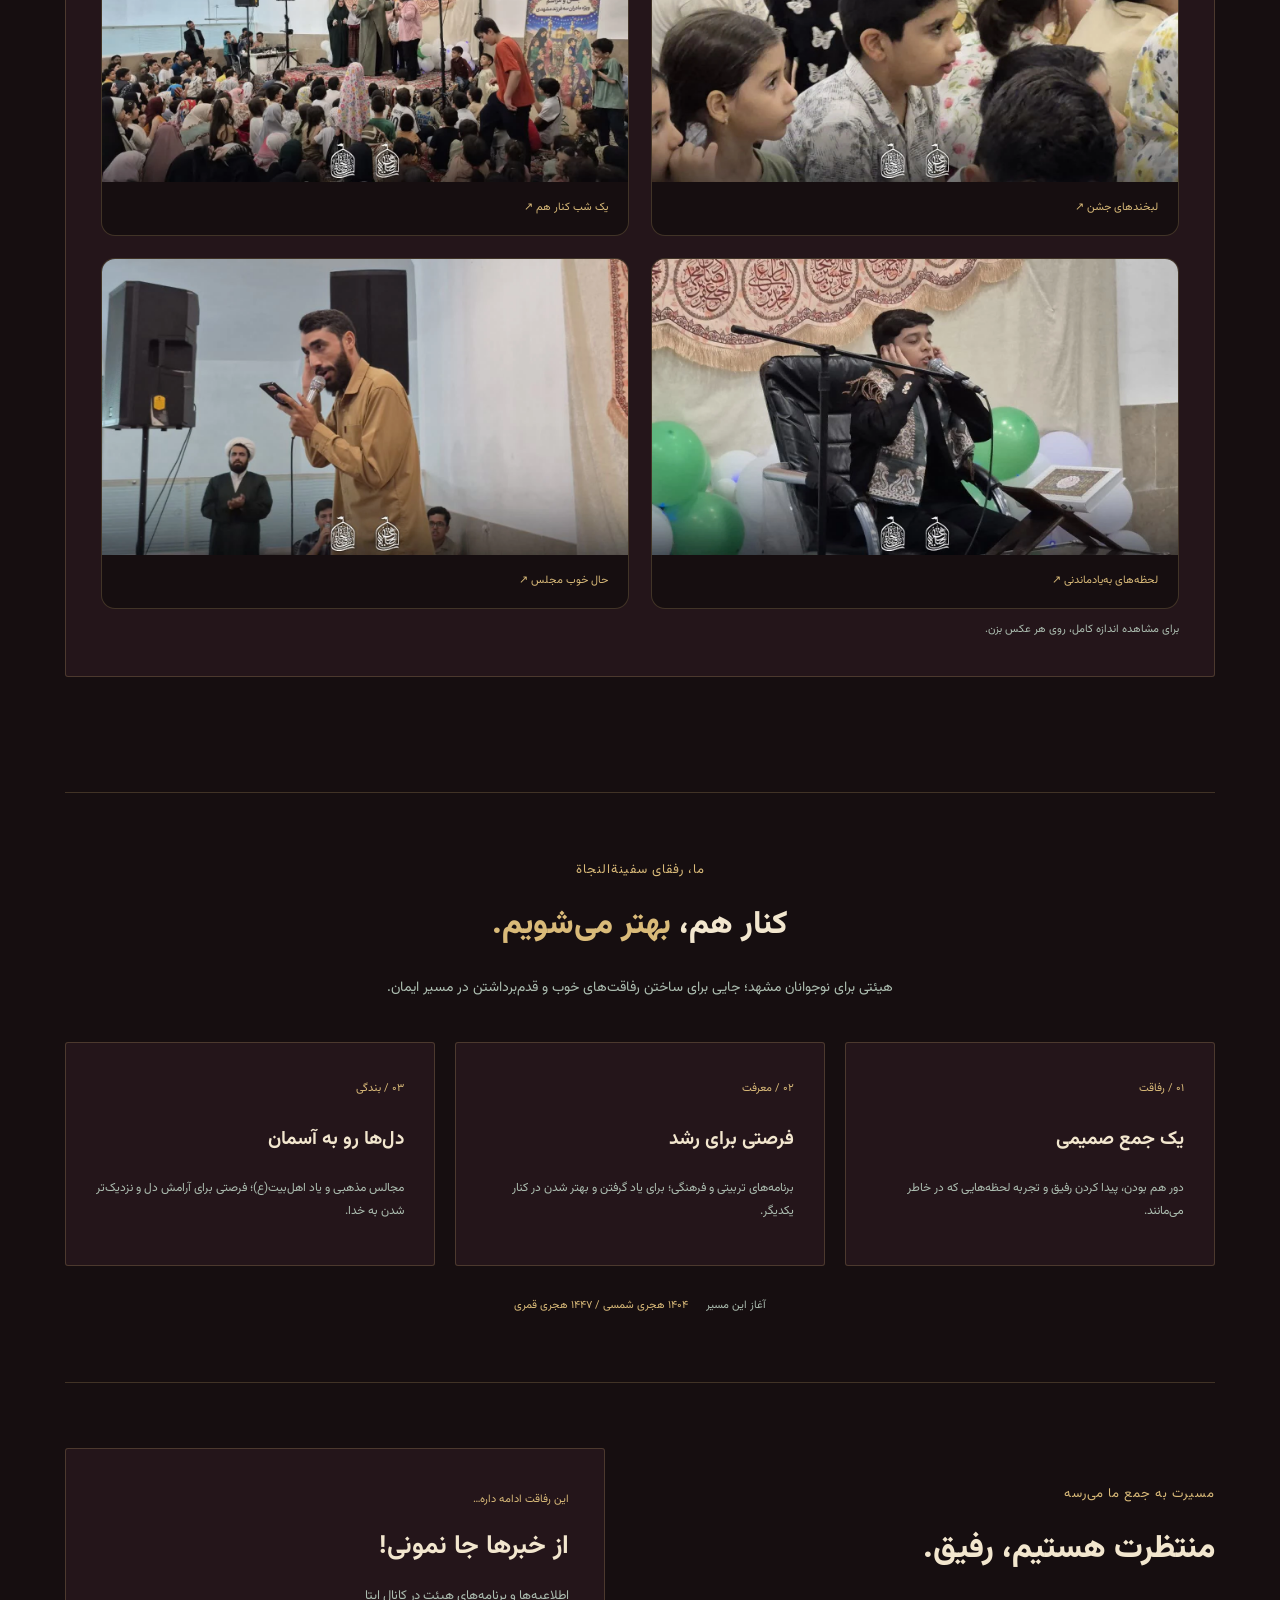
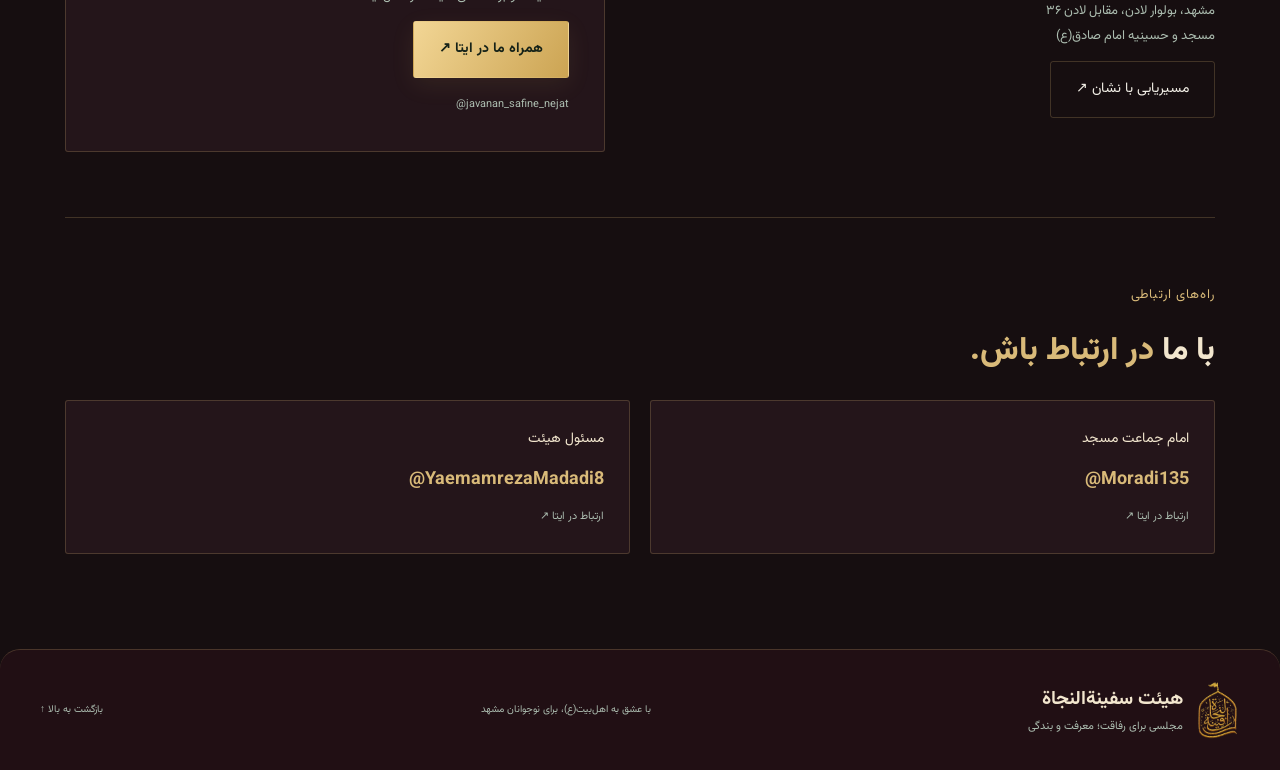
==== commit 60fbf2b0: "Add files via upload" ====
--- a/index.html
+++ b/index.html
@@ -38,17 +38,17 @@
 #skipIntro:focus-visible{outline:3px solid white;outline-offset:5px}
 @media(max-width:600px){.intro-top{flex-wrap:wrap;gap:18px!important;justify-content:center!important}.intro-top>span{width:100%;text-align:center}#skipIntro{min-width:230px;max-width:100%}}
 @media(prefers-reduced-motion:reduce){#skipIntro{transition:none}}
-</style></head>
-<body><audio id="ziyaratAudio" preload="none" src="ali_fani_ziarat_ashora%20128.mp3"></audio><div class="audio-panel" id="audioPanel" hidden><span class="audio-status" id="audioStatus" role="status">زیارت عاشورا ـ علی فانی</span><button type="button" id="audioToggle">پخش زیارت</button></div>
+</style><style>.intro-white-logo{width:65px;height:85px;object-fit:contain;filter:drop-shadow(0 2px 5px #000);pointer-events:none}.intro-bottom{bottom:55px;gap:8px}.intro-bottom p{font-size:15px}.meeting-archive details{border:1px solid var(--line);border-radius:12px;background:var(--panel);margin:18px 0;padding:20px}.meeting-archive summary{cursor:pointer;font-size:20px;color:var(--gold)}.archive-layout{display:grid;grid-template-columns:minmax(180px,280px) 1fr;gap:24px;margin-top:22px}.archive-layout img{display:block;width:100%;height:auto;border-radius:8px}.archive-photos{display:grid;grid-template-columns:repeat(auto-fit,minmax(200px,1fr));gap:14px;align-content:start}.archive-layout a{display:block}.archive-note{color:var(--muted);font-size:13px}@media(max-width:760px){.archive-layout{grid-template-columns:1fr}.archive-poster{max-width:280px;margin:auto}.intro-white-logo{width:45px;height:60px}.meeting-archive summary{font-size:17px}}@media(max-height:500px){.intro-white-logo{width:30px;height:40px}.intro-bottom p{display:none}}</style></head>
+<body>
 <div class="intro" id="intro" role="dialog" aria-modal="true" aria-label="کلیپ خوش‌آمدگویی">
-<video id="introVideo" autoplay muted playsinline preload="auto" controls><source src="intro-fatemiyeh.mp4" type="video/mp4"></video><div class="intro-shade"></div><div class="intro-top"><span>به سفینة‌النجاة خوش آمدی</span><button id="skipIntro">ورود به سایت ←</button></div><div class="intro-bottom"><p>اینجا، شروع یک رفاقت است.</p><button id="soundButton">♪ پخش با صدا</button><button id="playButton" hidden>▶ پخش کلیپ</button></div></div>
+<video id="introVideo" autoplay muted playsinline preload="auto" controls><source src="intro-fatemiyeh.mp4" type="video/mp4"></video><div class="intro-shade"></div><div class="intro-top"><span>به سفینة‌النجاة خوش آمدی</span><button id="skipIntro">ورود به سایت ←</button></div><div class="intro-bottom"><img class="intro-white-logo" src="intro-logo-white.png" alt="نشان هیئت سفینة‌النجاة"><p>اینجا، شروع یک رفاقت است.</p><button id="soundButton">♪ پخش با صدا</button><button id="playButton" hidden>▶ پخش کلیپ</button></div></div>
 <div id="siteContent" inert><div class="top-progress" id="readingProgress" aria-hidden="true"></div>
 <header><a class="brand" href="#home"><img src="logo.png" alt="نشان طلایی هیئت سفینة‌النجاة"><span>سفینة‌النجاة<small>هیئت نوجوانان مشهد</small></span></a><nav aria-label="منوی اصلی"><a href="#about">درباره ما</a><a href="#gathering">مجلس این هفته</a><a href="#gallery">عکس و فیلم</a><a href="#address">نشانی و ارتباط</a></nav><a class="header-link" href="https://eitaa.com/javanan_safine_nejat" target="_blank" rel="noopener">کانال ایتا ↗</a></header><div class="meeting-ribbon" role="region" aria-label="قرار ما چهارشنبه ساعت ۸ شب • سفینة‌النجاة"><div class="ribbon-track" aria-hidden="true"><div class="ribbon-group"><span>قرار ما چهارشنبه ساعت ۸ شب • سفینة‌النجاة ✦ </span><span>قرار ما چهارشنبه ساعت ۸ شب • سفینة‌النجاة ✦ </span><span>قرار ما چهارشنبه ساعت ۸ شب • سفینة‌النجاة ✦ </span></div><div class="ribbon-group"><span>قرار ما چهارشنبه ساعت ۸ شب • سفینة‌النجاة ✦ </span><span>قرار ما چهارشنبه ساعت ۸ شب • سفینة‌النجاة ✦ </span><span>قرار ما چهارشنبه ساعت ۸ شب • سفینة‌النجاة ✦ </span></div></div></div>
 <main>
 <section class="hero" id="home"><div class="glow"></div><div class="hero-copy"><div class="eyebrow"><span></span> ویژه نوجوانان مشهدی</div><p class="overline">به جمع رفقای هیئت خوش آمدی</p><h1>یک کشتی؛<br>هزار <em>رفاقت.</em></h1><p class="hero-desc">اینجا دور هم جمع می‌شویم؛ برای معرفت،<br>برای بندگی، برای رفاقتی که ماندنی‌ست.</p><div class="actions"><a class="button gold" href="#gathering">قرار این هفته‌مون <span>↙</span></a><button class="button subtle" id="replay">▷ تماشای کلیپ هیئت</button><button class="button subtle" id="shareMeeting" type="button">دعوت از رفیق ↗</button><span id="shareStatus" role="status" style="font-size:12px;width:100%"></span></div><div class="hero-meta"><span>هر چهارشنبه، ساعت ۲۰</span><i></i><span>مشهد، بولوار لادن</span></div></div><div class="hero-art"><div class="orbit orbit-one"></div><div class="orbit orbit-two"></div><div class="arch"><img src="logo.png" alt="هیئت سفینة‌النجاة" class="main-logo"><span class="art-caption">مجلسی برای رفاقت؛ معرفت و بندگی</span></div><span class="art-foot">از ۱۴۰۴، کنار هم و برای هم</span><div class="spark s1"></div><div class="spark s2"></div><div class="spark s3"></div></div><a href="#gathering" class="scroll">ادامه این رفاقت <span>↓</span></a></section>
 <section class="countdown-section reveal" aria-label="زمان تا مجلس بعدی"><div><div class="eyebrow">قرار هفتگی ما</div><h2>تا جلسه بعد</h2><p id="nextDate">چهارشنبه، ساعت ۲۰ به وقت مشهد</p></div><div class="live-message" id="liveMeeting" role="status" hidden><span class="live-lamp"></span>وقت قرارمان رسید<h3>شروع جلسه هیئت سفینة‌النجاة</h3><p>چهارشنبه، ساعت ۸ شب؛ مسجد و حسینیه امام صادق(ع)</p><a class="button gold" href="#address">نشانی هیئت ←</a></div><div class="timer" role="timer" aria-label="شمارش معکوس مجلس بعدی"><div><strong id="days">۰۰</strong><span>روز</span></div><b>:</b><div><strong id="hours">۰۰</strong><span>ساعت</span></div><b>:</b><div><strong id="minutes">۰۰</strong><span>دقیقه</span></div><b>:</b><div><strong id="seconds">۰۰</strong><span>ثانیه</span></div></div></section>
 <section class="gathering section reveal" id="gathering"><div class="poster-frame"><a href="poster-13-aban.webp" target="_blank" rel="noopener" aria-label="مشاهده پوستر در اندازه کامل"><img src="poster-13-aban.webp" alt="پوستر مجلس این هفته هیئت سفینة‌النجاة" loading="lazy"></a><span>برای دیدن جزئیات، پوستر را لمس کن ↗</span></div><div class="gathering-copy"><div class="eyebrow">یک قرار، یک دل</div><h2>جای تو<br>بین ما <em>خالی‌ست.</em></h2><p>مجلسی برای رفاقت؛ معرفت و بندگی، با برنامه‌های مذهبی، تربیتی و فرهنگی. اگر نوجوان مشهدی هستی، اینجا جمع خودمونه.</p><div class="detail"><span class="detail-icon">◷</span><div><small>زمان قرار</small><strong>چهارشنبه‌های هر هفته، ساعت ۸ شب</strong></div></div><div class="detail"><span class="detail-icon">⌖</span><div><small>مکان قرار</small><strong>مسجد و حسینیه امام صادق(ع)</strong><p>بولوار لادن، مقابل لادن ۳۶</p></div></div><p class="note">پوستر همین هفته هیئت؛ برای اطلاع از جزئیات و خبرهای تکمیلی، همراه کانال ایتا باش.</p><a class="button gold" href="https://eitaa.com/javanan_safine_nejat" target="_blank" rel="noopener">خبرهای مجلس در ایتا ↗</a></div></section>
-<section class="section reveal" id="meeting-calendar"><div class="eyebrow">تقویم جلسات</div><h2>جلسه ۱۳ آبان</h2><p>چهارشنبه ۱۳ آبان، ساعت ۲۰:۳۰ — مسجد و حسینیه امام صادق(ع)</p><a class="button gold" href="poster-13-aban.webp" target="_blank" rel="noopener">مشاهده پوستر ۱۳ آبان</a><h2 style="margin-top:40px">آرشیو جلسه ۶ آبان</h2><p>تصاویر جلسه چهارشنبه ۶ آبان</p><div style="display:grid;grid-template-columns:repeat(auto-fit,minmax(240px,1fr));gap:16px"><a href="meeting-6-aban-1.webp" target="_blank" rel="noopener"><img src="meeting-6-aban-1.webp" alt="تصویر 1 از جلسه ۶ آبان هیئت سفینة‌النجاة" loading="lazy" style="display:block;width:100%;height:auto;border-radius:12px"></a><a href="meeting-6-aban-2.webp" target="_blank" rel="noopener"><img src="meeting-6-aban-2.webp" alt="تصویر 2 از جلسه ۶ آبان هیئت سفینة‌النجاة" loading="lazy" style="display:block;width:100%;height:auto;border-radius:12px"></a><a href="meeting-6-aban-3.webp" target="_blank" rel="noopener"><img src="meeting-6-aban-3.webp" alt="تصویر 3 از جلسه ۶ آبان هیئت سفینة‌النجاة" loading="lazy" style="display:block;width:100%;height:auto;border-radius:12px"></a></div></section><section class="memories section reveal" id="gallery">
+<section class="section reveal meeting-archive" id="meeting-calendar"><div class="eyebrow">خاطرات کنار هم بودن</div><h2>آرشیو جلسات هیئت</h2><p class="archive-note">برای دیدن پوستر و تصاویر، روی تاریخ هر جلسه بزنید. تصاویر با لمس در اندازهٔ اصلی باز می‌شوند.</p><details><summary>۱۳ آبان ۱۴۰۵ • جلسهٔ پیشِ رو</summary><p class="archive-note">تصاویر و فیلم‌های مراسم پس از برگزاری اضافه می‌شوند.</p><div class="archive-layout"><a class="archive-poster" href="poster-13-aban.webp" target="_blank" rel="noopener"><img src="poster-13-aban.webp" alt="پوستر ۱۳ آبان ۱۴۰۵ • جلسهٔ پیشِ رو" loading="lazy"></a><div class="archive-photos"></div></div></details><details><summary>۶ آبان ۱۴۰۵</summary><p class="archive-note">یک پوستر و سه عکس از مراسم</p><div class="archive-layout"><a class="archive-poster" href="photo_۲۰۲۶-۱۰-۲۶_۲۲-۵۰-۵۵.webp" target="_blank" rel="noopener"><img src="photo_۲۰۲۶-۱۰-۲۶_۲۲-۵۰-۵۵.webp" alt="پوستر ۶ آبان ۱۴۰۵" loading="lazy"></a><div class="archive-photos"><a class="" href="photo_۲۰۲۶-۱۰-۲۹_۱۴-۱۴-۵۰.webp" target="_blank" rel="noopener"><img src="photo_۲۰۲۶-۱۰-۲۹_۱۴-۱۴-۵۰.webp" alt="عکس 1 از ۶ آبان ۱۴۰۵" loading="lazy"></a><a class="" href="photo_۲۰۲۶-۱۰-۲۹_۱۴-۱۴-۵۵.webp" target="_blank" rel="noopener"><img src="photo_۲۰۲۶-۱۰-۲۹_۱۴-۱۴-۵۵.webp" alt="عکس 2 از ۶ آبان ۱۴۰۵" loading="lazy"></a><a class="" href="photo_۲۰۲۶-۱۰-۲۹_۱۴-۱۴-۴۶.webp" target="_blank" rel="noopener"><img src="photo_۲۰۲۶-۱۰-۲۹_۱۴-۱۴-۴۶.webp" alt="عکس 3 از ۶ آبان ۱۴۰۵" loading="lazy"></a></div></div></details><details><summary>۲۹ مهر ۱۴۰۵</summary><p class="archive-note">یک پوستر و یک عکس از مراسم</p><div class="archive-layout"><a class="archive-poster" href="photo_۲۰۲۶-۱۰-۱۴_۲۰-۴۳-۱۷.webp" target="_blank" rel="noopener"><img src="photo_۲۰۲۶-۱۰-۱۴_۲۰-۴۳-۱۷.webp" alt="پوستر ۲۹ مهر ۱۴۰۵" loading="lazy"></a><div class="archive-photos"><a class="" href="photo_۲۰۲۶-۱۰-۲۱_۲۲-۴۹-۳۹.webp" target="_blank" rel="noopener"><img src="photo_۲۰۲۶-۱۰-۲۱_۲۲-۴۹-۳۹.webp" alt="عکس 1 از ۲۹ مهر ۱۴۰۵" loading="lazy"></a></div></div></details></section><section class="memories section reveal" id="gallery">
 <div class="eyebrow">قاب‌های رفاقت</div><h2>ما و خاطره‌هایی که <em>می‌مانند.</em></h2><p class="gallery-lead">عکس‌ها و فیلم‌های جلسات هیئت</p>
 <figure class="members-photo"><a href="members.webp" target="_blank" rel="noopener"><img src="members.webp" alt="عکس دسته‌جمعی اعضای هیئت سفینة‌النجاة با پس‌زمینه بنفش" loading="lazy" width="1280" height="718"></a><figcaption><span>رفقای سفینة‌النجاة</span>یک جمع صمیمی؛ یک دنیا رفاقت</figcaption></figure>
 <article class="event-album"><div class="eyebrow">آخرین جلسه هیئت • جشن میلاد</div><h3>🌸 جشن بزرگ میلاد پیامبر اکرم(ص) و امام جعفر صادق(ع)</h3><p>تصاویر و فیلم جشن میلاد هیئت سفینة‌النجاة.</p><p class="venue">مسجد، حسینیه و مجتمع فرهنگی امام صادق (علیه‌السلام)<br><strong>صادقیّه</strong></p>
@@ -83,7 +83,7 @@
   const promise = video.play();
   if (promise) promise.then(() => { play.hidden = true; }).catch(() => { play.hidden = false; });
 }
-skip.addEventListener('click', () => { closeIntro(); startZiyarat(); });
+skip.addEventListener('click', () => { closeIntro(); });
 video.addEventListener('ended', closeIntro);
 video.addEventListener('error', () => { play.hidden = false; play.textContent = 'کلیپ در دسترس نیست؛ وارد سایت شو'; });
 sound.addEventListener('click', () => {
@@ -93,7 +93,7 @@
 });
 play.addEventListener('click', attemptPlay);
 document.getElementById('replay').addEventListener('click', () => {
-  document.getElementById('ziyaratAudio').pause();
+
   content.inert = true;
   intro.inert = false;
   intro.classList.remove('closed');
@@ -150,23 +150,7 @@
   }),{threshold:.08});
   document.querySelectorAll('.reveal').forEach(el => observer.observe(el));
 } else document.querySelectorAll('.reveal').forEach(el => el.classList.add('visible'));
-</script><script>function updateProgress(){const h=document.documentElement;const el=document.getElementById("readingProgress");if(el)el.style.width=(h.scrollHeight>h.clientHeight?100*h.scrollTop/(h.scrollHeight-h.clientHeight):0)+"%";}window.addEventListener("scroll",updateProgress,{passive:true});window.addEventListener("resize",updateProgress);updateProgress();</script><script>
-const ziyaratAudio=document.getElementById('ziyaratAudio');
-const audioPanel=document.getElementById('audioPanel');
-const audioToggle=document.getElementById('audioToggle');
-const audioStatus=document.getElementById('audioStatus');
-ziyaratAudio.volume=0.65;
-function startZiyarat(){
- audioPanel.hidden=false;
- const p=ziyaratAudio.play();
- if(p)p.catch(()=>{audioStatus.textContent=ziyaratAudio.error?'فایل صوتی پیدا نشد یا قابل پخش نیست':'برای شنیدن زیارت، پخش را بزن';});
-}
-audioToggle.addEventListener('click',()=>{if(ziyaratAudio.paused)startZiyarat();else ziyaratAudio.pause();});
-ziyaratAudio.addEventListener('play',()=>{audioToggle.textContent='توقف صدا';audioToggle.setAttribute('aria-label','توقف زیارت عاشورا');audioStatus.textContent='زیارت عاشورا ـ علی فانی';});
-ziyaratAudio.addEventListener('pause',()=>{audioToggle.textContent='پخش زیارت';audioToggle.setAttribute('aria-label','پخش زیارت عاشورا');});
-ziyaratAudio.addEventListener('ended',()=>{audioToggle.textContent='پخش دوباره';});
-ziyaratAudio.addEventListener('error',()=>{audioStatus.textContent='فایل صوتی پیدا نشد یا قابل پخش نیست';});
-</script><script>document.getElementById('shareMeeting').addEventListener('click',async()=>{
+</script><script>function updateProgress(){const h=document.documentElement;const el=document.getElementById("readingProgress");if(el)el.style.width=(h.scrollHeight>h.clientHeight?100*h.scrollTop/(h.scrollHeight-h.clientHeight):0)+"%";}window.addEventListener("scroll",updateProgress,{passive:true});window.addEventListener("resize",updateProgress);updateProgress();</script><script>document.getElementById('shareMeeting').addEventListener('click',async()=>{
 const data={title:'هیئت سفینة‌النجاة',text:'قرار ما چهارشنبه ساعت ۸ شب؛ مشهد، بولوار لادن، مقابل لادن ۳۶، مسجد و حسینیه امام صادق(ع).',url:'https://kdhfudvdibeken-lab.github.io/safine-site/'};
 const status=document.getElementById('shareStatus');
 try{if(navigator.share){await navigator.share(data);}else{await navigator.clipboard.writeText(data.text+'\n'+data.url);status.textContent='متن دعوت و لینک کپی شد؛ برای رفیقت بفرست.';}}catch(e){if(e.name!=='AbortError')status.textContent='برای دعوت، آدرس سایت را کپی و ارسال کن: '+data.url;}
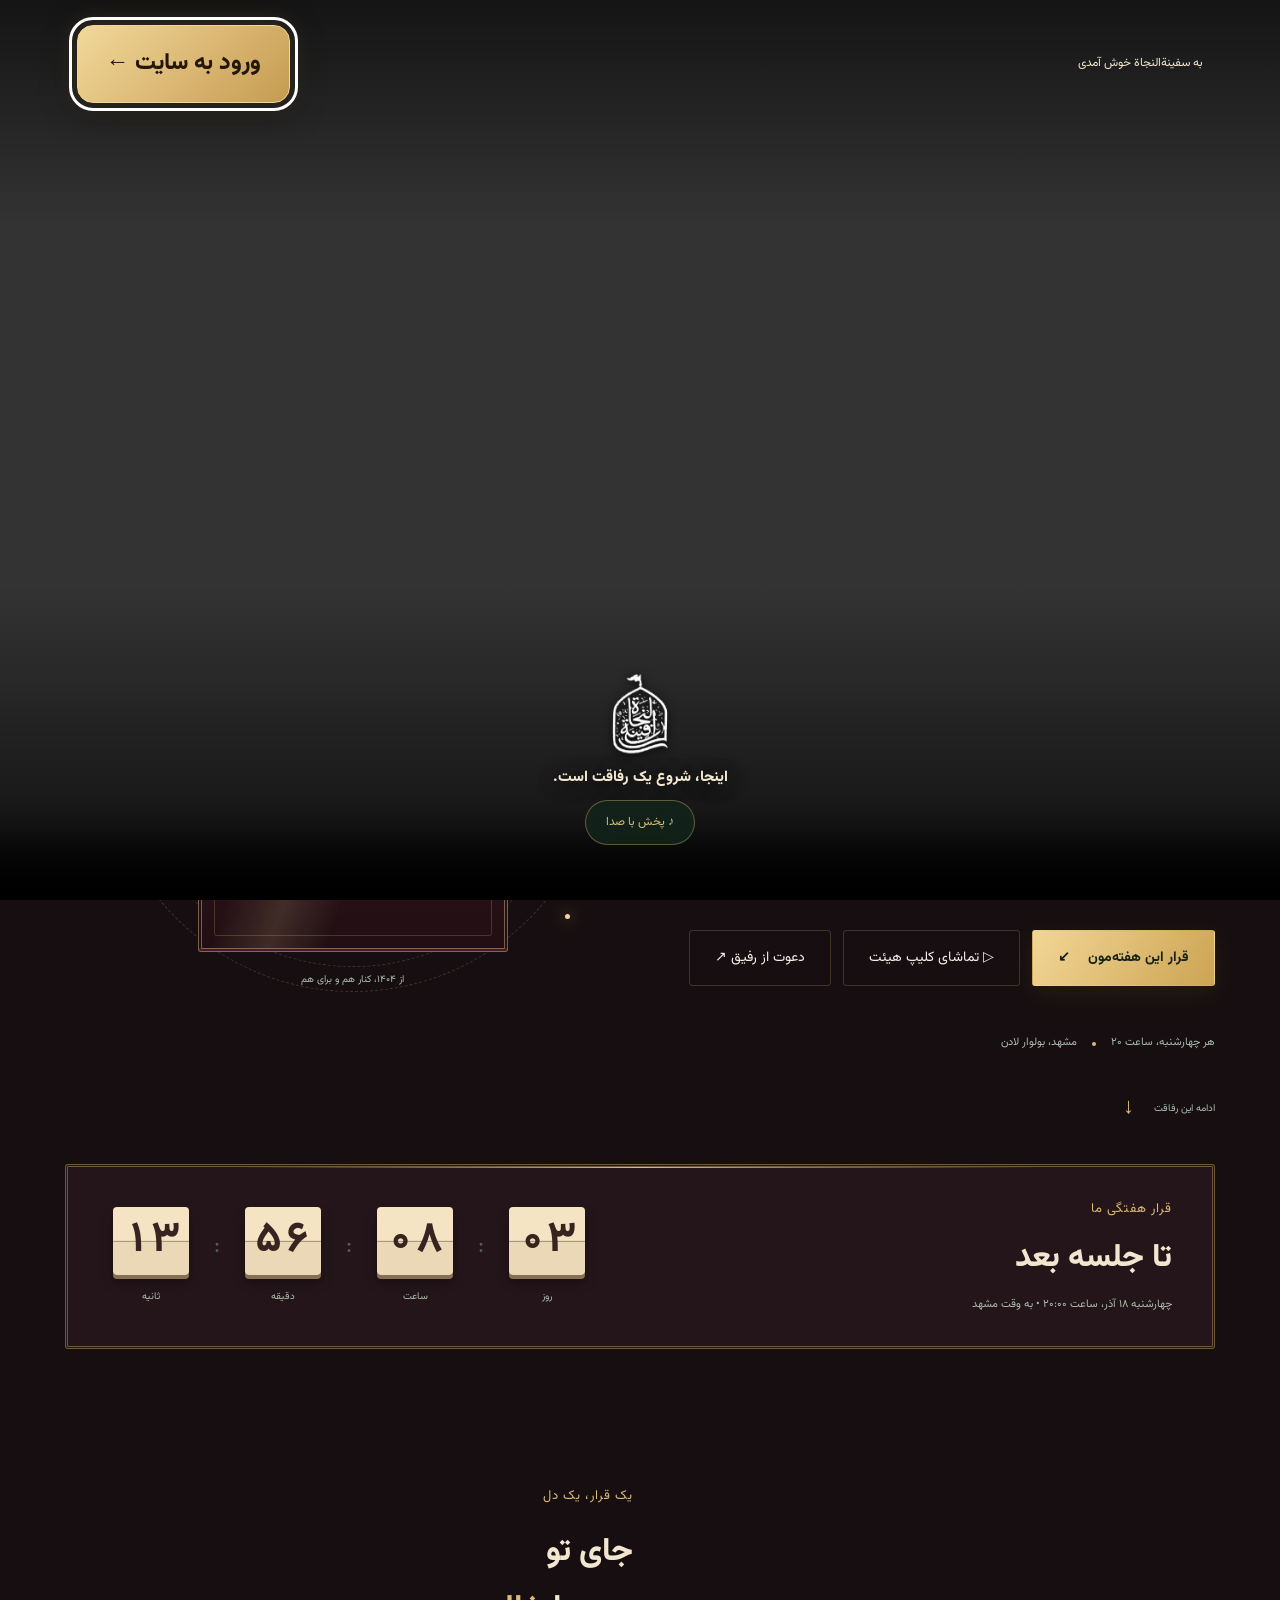
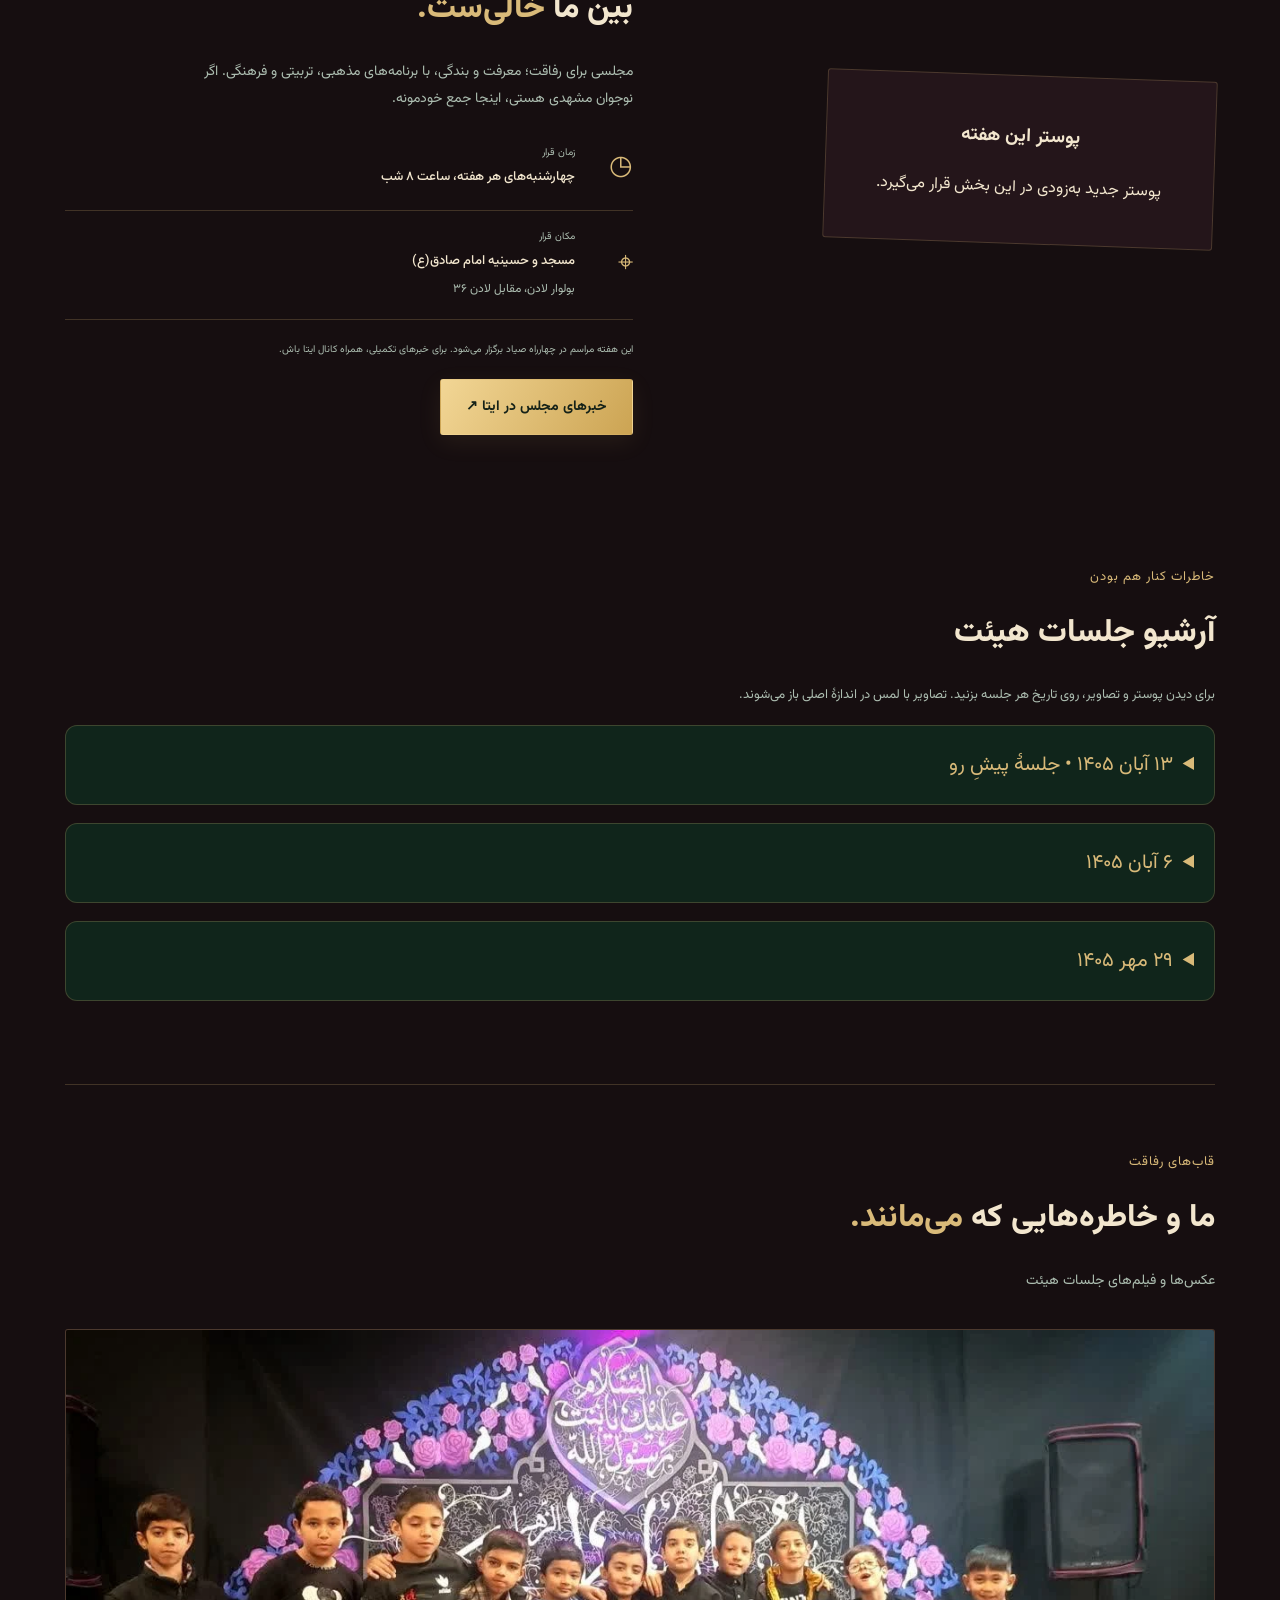
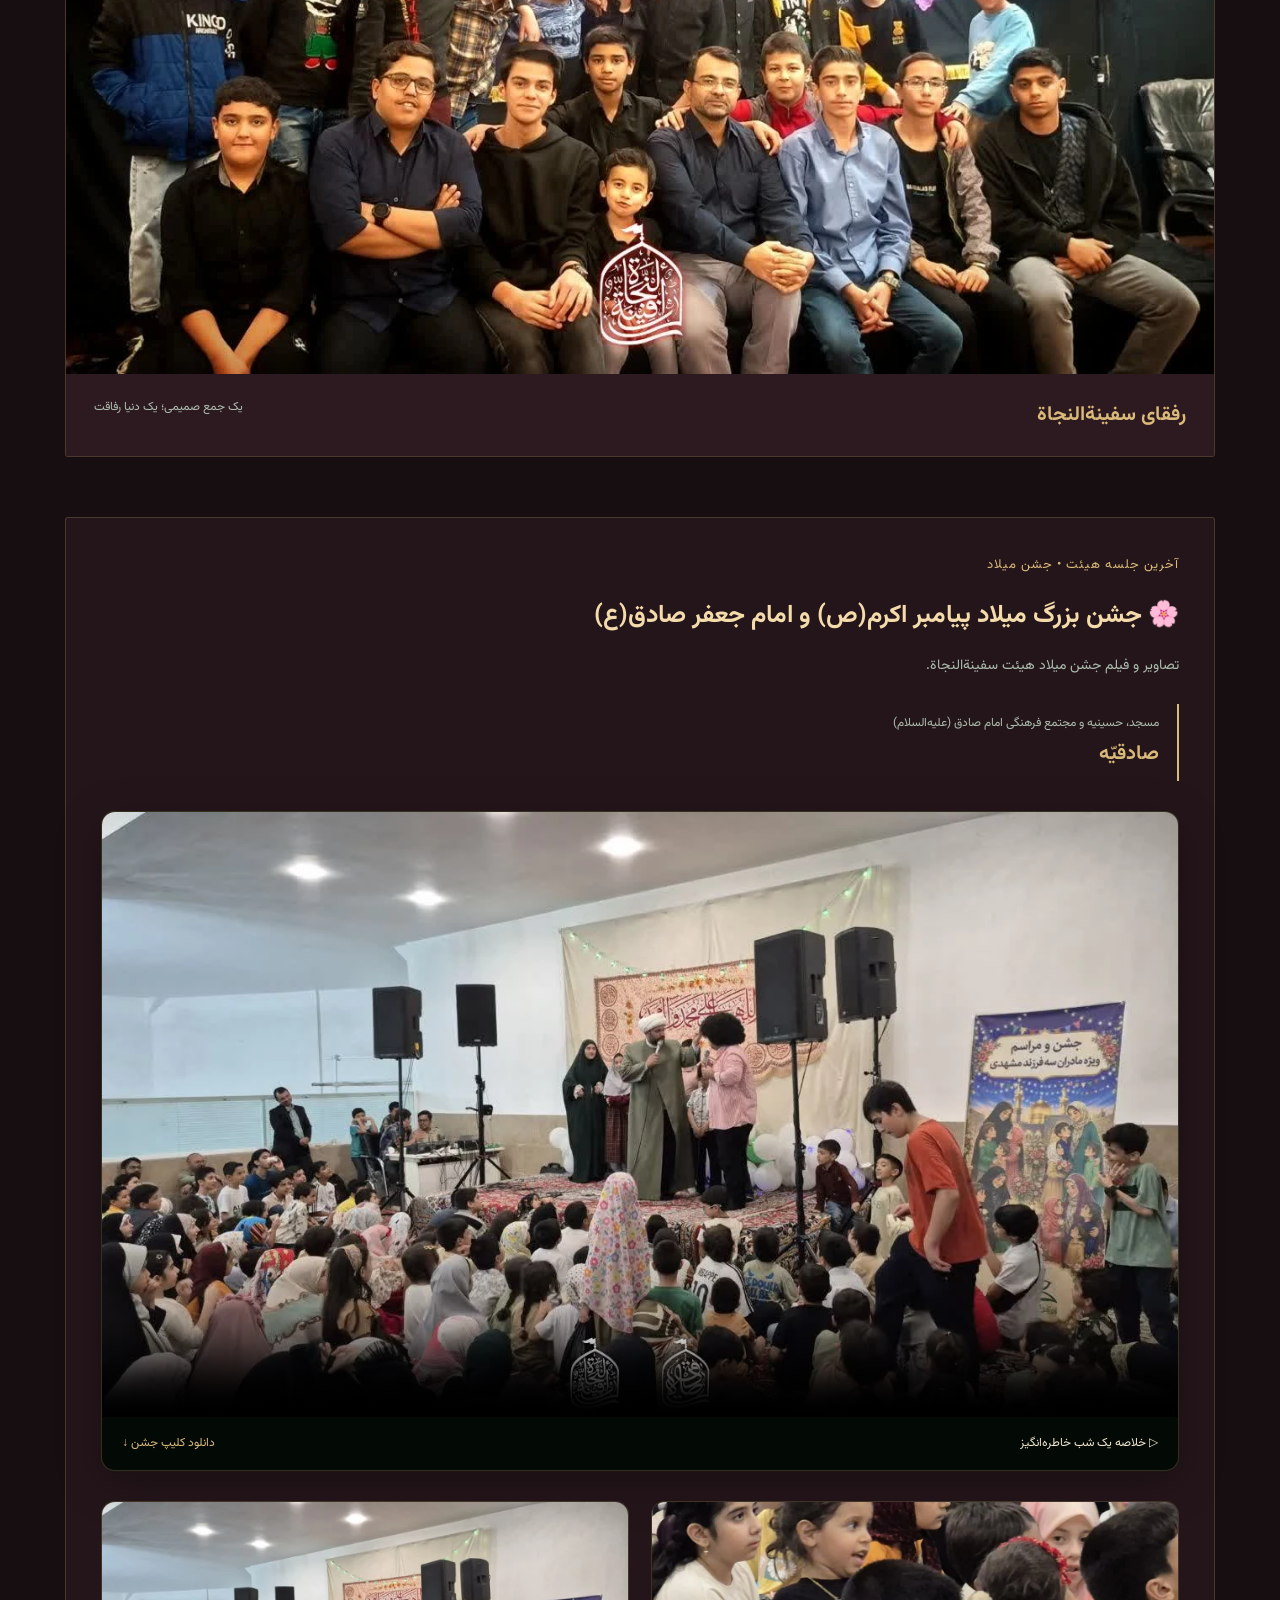
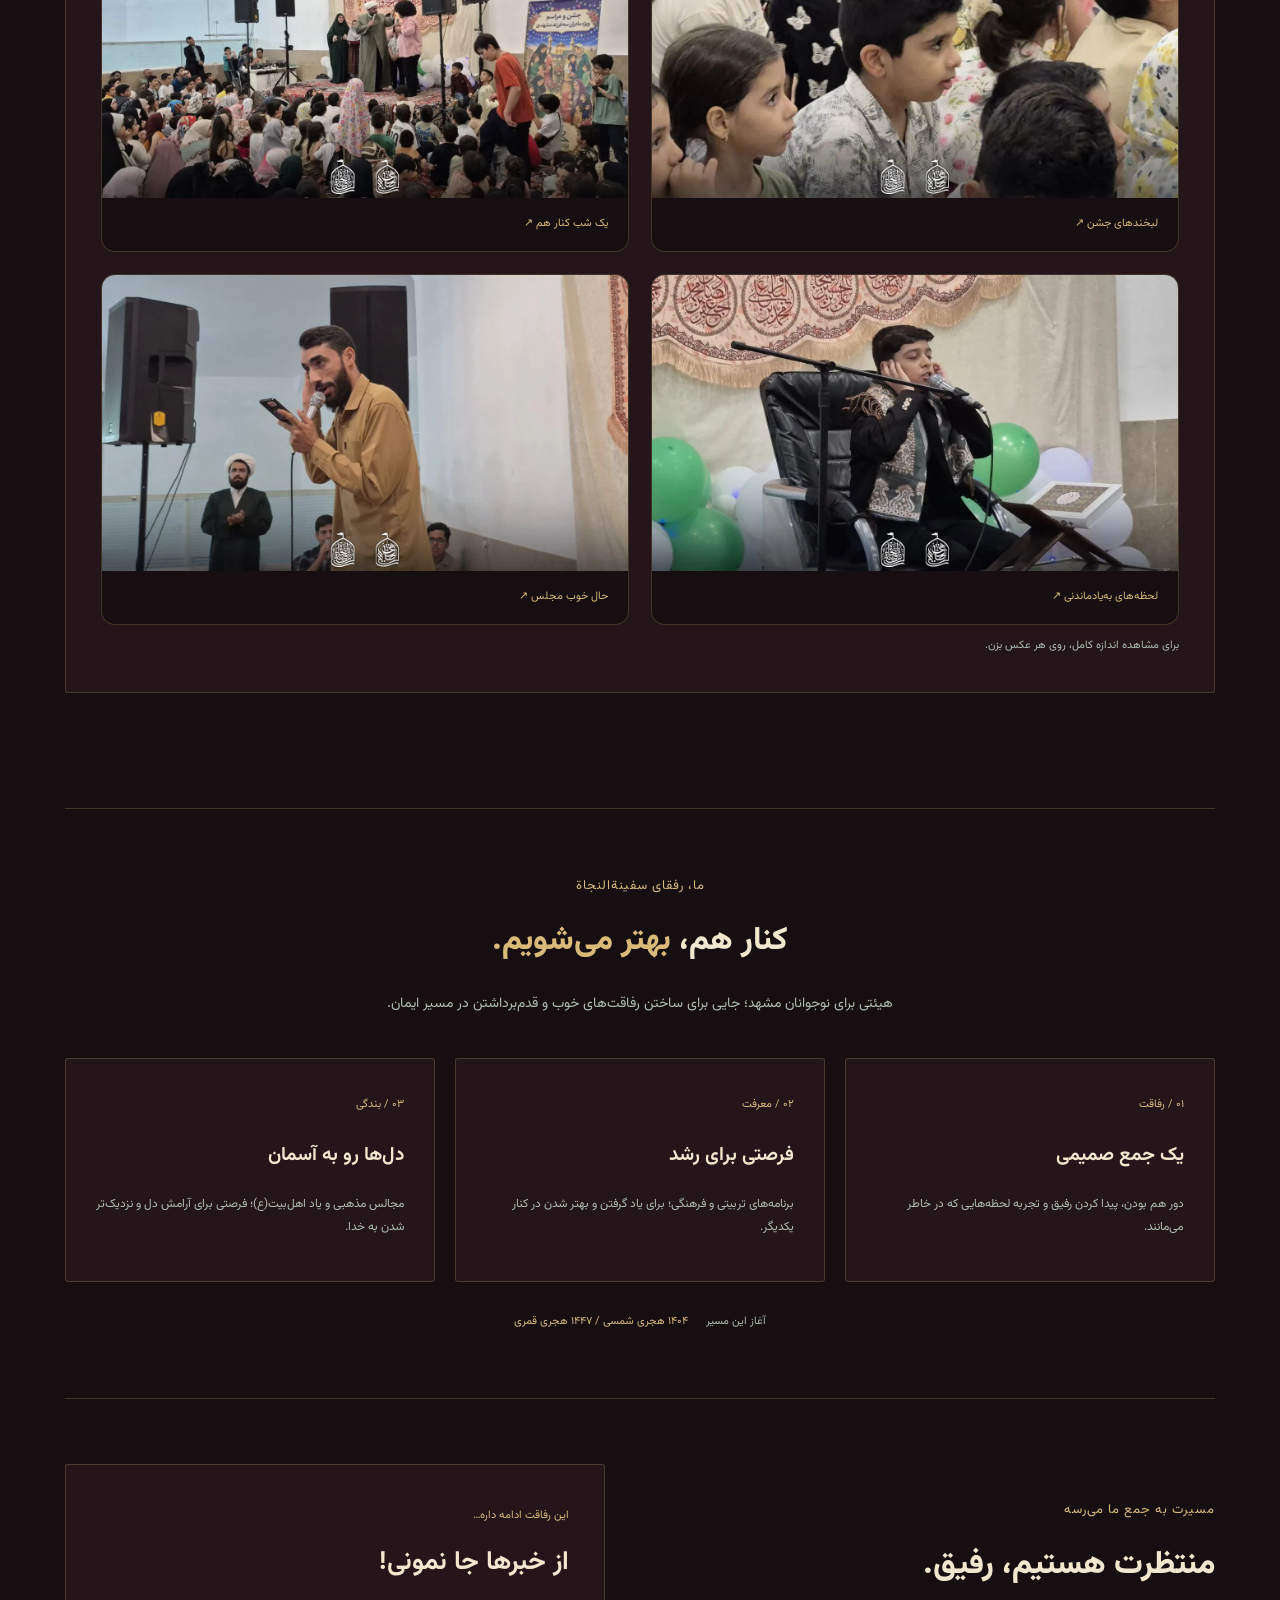
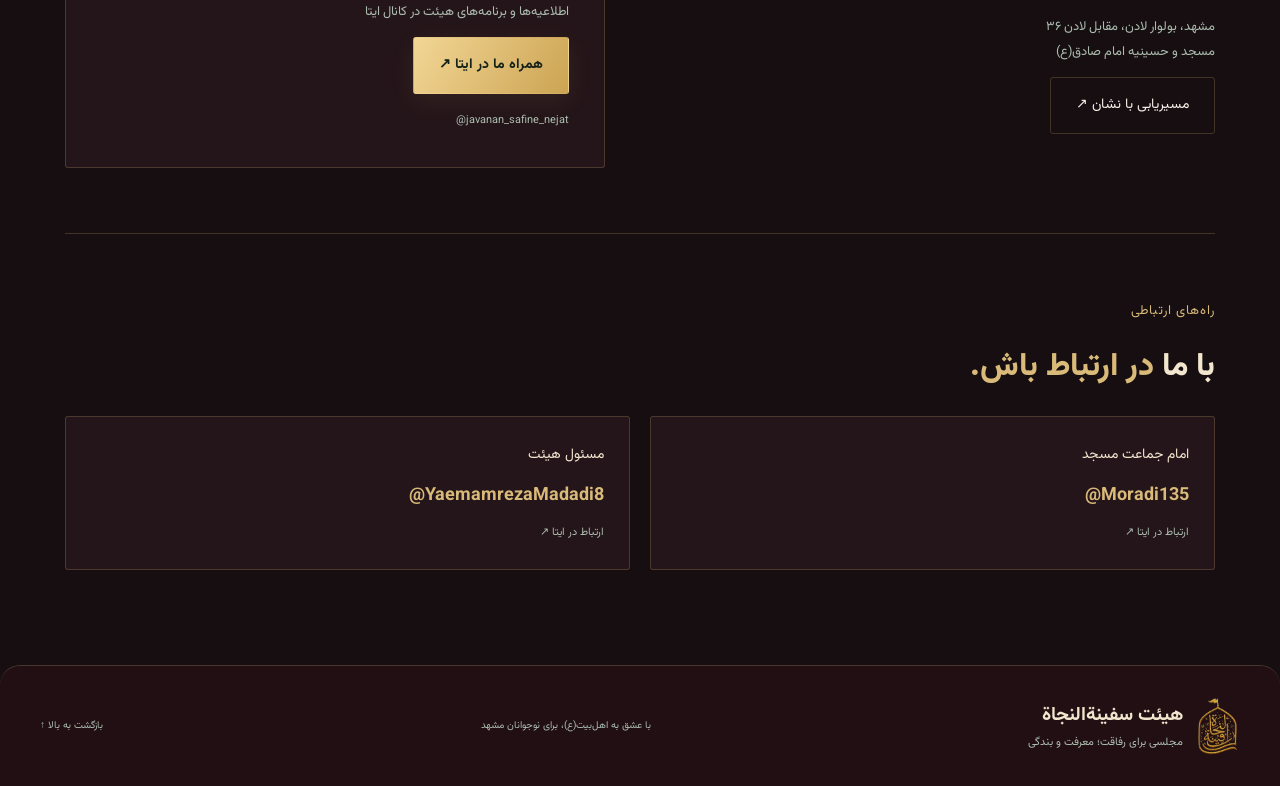
==== commit a3283753: "Update index.html" ====
--- a/index.html
+++ b/index.html
@@ -39,7 +39,7 @@
 @media(max-width:600px){.intro-top{flex-wrap:wrap;gap:18px!important;justify-content:center!important}.intro-top>span{width:100%;text-align:center}#skipIntro{min-width:230px;max-width:100%}}
 @media(prefers-reduced-motion:reduce){#skipIntro{transition:none}}
 </style><style>.intro-white-logo{width:65px;height:85px;object-fit:contain;filter:drop-shadow(0 2px 5px #000);pointer-events:none}.intro-bottom{bottom:55px;gap:8px}.intro-bottom p{font-size:15px}.meeting-archive details{border:1px solid var(--line);border-radius:12px;background:var(--panel);margin:18px 0;padding:20px}.meeting-archive summary{cursor:pointer;font-size:20px;color:var(--gold)}.archive-layout{display:grid;grid-template-columns:minmax(180px,280px) 1fr;gap:24px;margin-top:22px}.archive-layout img{display:block;width:100%;height:auto;border-radius:8px}.archive-photos{display:grid;grid-template-columns:repeat(auto-fit,minmax(200px,1fr));gap:14px;align-content:start}.archive-layout a{display:block}.archive-note{color:var(--muted);font-size:13px}@media(max-width:760px){.archive-layout{grid-template-columns:1fr}.archive-poster{max-width:280px;margin:auto}.intro-white-logo{width:45px;height:60px}.meeting-archive summary{font-size:17px}}@media(max-height:500px){.intro-white-logo{width:30px;height:40px}.intro-bottom p{display:none}}</style></head>
-<body>
+<body><aside aria-label="اطلاعیه مهم تغییر مکان این هفته" style="position:relative;z-index:10;background:#ffdc83;color:#241a09;border:3px solid #c59330;padding:22px 16px;text-align:center;font-family:inherit;line-height:2"><strong style="font-size:1.3rem">📢 تغییر محل مراسم فقط برای این هفته</strong><p style="margin:6px 0">مراسم هیئت این هفته در <strong>چهارراه صیاد</strong> برگزار می‌شود، نه در مسجد.</p><p style="margin:0">این تغییر فقط برای همین هفته است؛ محل دائمی هیئت تغییری نکرده است.</p></aside>
 <div class="intro" id="intro" role="dialog" aria-modal="true" aria-label="کلیپ خوش‌آمدگویی">
 <video id="introVideo" autoplay muted playsinline preload="auto" controls><source src="intro-fatemiyeh.mp4" type="video/mp4"></video><div class="intro-shade"></div><div class="intro-top"><span>به سفینة‌النجاة خوش آمدی</span><button id="skipIntro">ورود به سایت ←</button></div><div class="intro-bottom"><img class="intro-white-logo" src="intro-logo-white.png" alt="نشان هیئت سفینة‌النجاة"><p>اینجا، شروع یک رفاقت است.</p><button id="soundButton">♪ پخش با صدا</button><button id="playButton" hidden>▶ پخش کلیپ</button></div></div>
 <div id="siteContent" inert><div class="top-progress" id="readingProgress" aria-hidden="true"></div>
@@ -47,7 +47,7 @@
 <main>
 <section class="hero" id="home"><div class="glow"></div><div class="hero-copy"><div class="eyebrow"><span></span> ویژه نوجوانان مشهدی</div><p class="overline">به جمع رفقای هیئت خوش آمدی</p><h1>یک کشتی؛<br>هزار <em>رفاقت.</em></h1><p class="hero-desc">اینجا دور هم جمع می‌شویم؛ برای معرفت،<br>برای بندگی، برای رفاقتی که ماندنی‌ست.</p><div class="actions"><a class="button gold" href="#gathering">قرار این هفته‌مون <span>↙</span></a><button class="button subtle" id="replay">▷ تماشای کلیپ هیئت</button><button class="button subtle" id="shareMeeting" type="button">دعوت از رفیق ↗</button><span id="shareStatus" role="status" style="font-size:12px;width:100%"></span></div><div class="hero-meta"><span>هر چهارشنبه، ساعت ۲۰</span><i></i><span>مشهد، بولوار لادن</span></div></div><div class="hero-art"><div class="orbit orbit-one"></div><div class="orbit orbit-two"></div><div class="arch"><img src="logo.png" alt="هیئت سفینة‌النجاة" class="main-logo"><span class="art-caption">مجلسی برای رفاقت؛ معرفت و بندگی</span></div><span class="art-foot">از ۱۴۰۴، کنار هم و برای هم</span><div class="spark s1"></div><div class="spark s2"></div><div class="spark s3"></div></div><a href="#gathering" class="scroll">ادامه این رفاقت <span>↓</span></a></section>
 <section class="countdown-section reveal" aria-label="زمان تا مجلس بعدی"><div><div class="eyebrow">قرار هفتگی ما</div><h2>تا جلسه بعد</h2><p id="nextDate">چهارشنبه، ساعت ۲۰ به وقت مشهد</p></div><div class="live-message" id="liveMeeting" role="status" hidden><span class="live-lamp"></span>وقت قرارمان رسید<h3>شروع جلسه هیئت سفینة‌النجاة</h3><p>چهارشنبه، ساعت ۸ شب؛ مسجد و حسینیه امام صادق(ع)</p><a class="button gold" href="#address">نشانی هیئت ←</a></div><div class="timer" role="timer" aria-label="شمارش معکوس مجلس بعدی"><div><strong id="days">۰۰</strong><span>روز</span></div><b>:</b><div><strong id="hours">۰۰</strong><span>ساعت</span></div><b>:</b><div><strong id="minutes">۰۰</strong><span>دقیقه</span></div><b>:</b><div><strong id="seconds">۰۰</strong><span>ثانیه</span></div></div></section>
-<section class="gathering section reveal" id="gathering"><div class="poster-frame"><a href="poster-13-aban.webp" target="_blank" rel="noopener" aria-label="مشاهده پوستر در اندازه کامل"><img src="poster-13-aban.webp" alt="پوستر مجلس این هفته هیئت سفینة‌النجاة" loading="lazy"></a><span>برای دیدن جزئیات، پوستر را لمس کن ↗</span></div><div class="gathering-copy"><div class="eyebrow">یک قرار، یک دل</div><h2>جای تو<br>بین ما <em>خالی‌ست.</em></h2><p>مجلسی برای رفاقت؛ معرفت و بندگی، با برنامه‌های مذهبی، تربیتی و فرهنگی. اگر نوجوان مشهدی هستی، اینجا جمع خودمونه.</p><div class="detail"><span class="detail-icon">◷</span><div><small>زمان قرار</small><strong>چهارشنبه‌های هر هفته، ساعت ۸ شب</strong></div></div><div class="detail"><span class="detail-icon">⌖</span><div><small>مکان قرار</small><strong>مسجد و حسینیه امام صادق(ع)</strong><p>بولوار لادن، مقابل لادن ۳۶</p></div></div><p class="note">پوستر همین هفته هیئت؛ برای اطلاع از جزئیات و خبرهای تکمیلی، همراه کانال ایتا باش.</p><a class="button gold" href="https://eitaa.com/javanan_safine_nejat" target="_blank" rel="noopener">خبرهای مجلس در ایتا ↗</a></div></section>
+<section class="gathering section reveal" id="gathering"><div class="poster-frame" style="padding:24px;text-align:center"><h3>پوستر این هفته</h3><p>پوستر جدید به‌زودی در این بخش قرار می‌گیرد.</p></div><div class="gathering-copy"><div class="eyebrow">یک قرار، یک دل</div><h2>جای تو<br>بین ما <em>خالی‌ست.</em></h2><p>مجلسی برای رفاقت؛ معرفت و بندگی، با برنامه‌های مذهبی، تربیتی و فرهنگی. اگر نوجوان مشهدی هستی، اینجا جمع خودمونه.</p><div class="detail"><span class="detail-icon">◷</span><div><small>زمان قرار</small><strong>چهارشنبه‌های هر هفته، ساعت ۸ شب</strong></div></div><div class="detail"><span class="detail-icon">⌖</span><div><small>مکان قرار</small><strong>مسجد و حسینیه امام صادق(ع)</strong><p>بولوار لادن، مقابل لادن ۳۶</p></div></div><p class="note">این هفته مراسم در چهارراه صیاد برگزار می‌شود. برای خبرهای تکمیلی، همراه کانال ایتا باش.</p><a class="button gold" href="https://eitaa.com/javanan_safine_nejat" target="_blank" rel="noopener">خبرهای مجلس در ایتا ↗</a></div></section>
 <section class="section reveal meeting-archive" id="meeting-calendar"><div class="eyebrow">خاطرات کنار هم بودن</div><h2>آرشیو جلسات هیئت</h2><p class="archive-note">برای دیدن پوستر و تصاویر، روی تاریخ هر جلسه بزنید. تصاویر با لمس در اندازهٔ اصلی باز می‌شوند.</p><details><summary>۱۳ آبان ۱۴۰۵ • جلسهٔ پیشِ رو</summary><p class="archive-note">تصاویر و فیلم‌های مراسم پس از برگزاری اضافه می‌شوند.</p><div class="archive-layout"><a class="archive-poster" href="poster-13-aban.webp" target="_blank" rel="noopener"><img src="poster-13-aban.webp" alt="پوستر ۱۳ آبان ۱۴۰۵ • جلسهٔ پیشِ رو" loading="lazy"></a><div class="archive-photos"></div></div></details><details><summary>۶ آبان ۱۴۰۵</summary><p class="archive-note">یک پوستر و سه عکس از مراسم</p><div class="archive-layout"><a class="archive-poster" href="photo_۲۰۲۶-۱۰-۲۶_۲۲-۵۰-۵۵.webp" target="_blank" rel="noopener"><img src="photo_۲۰۲۶-۱۰-۲۶_۲۲-۵۰-۵۵.webp" alt="پوستر ۶ آبان ۱۴۰۵" loading="lazy"></a><div class="archive-photos"><a class="" href="photo_۲۰۲۶-۱۰-۲۹_۱۴-۱۴-۵۰.webp" target="_blank" rel="noopener"><img src="photo_۲۰۲۶-۱۰-۲۹_۱۴-۱۴-۵۰.webp" alt="عکس 1 از ۶ آبان ۱۴۰۵" loading="lazy"></a><a class="" href="photo_۲۰۲۶-۱۰-۲۹_۱۴-۱۴-۵۵.webp" target="_blank" rel="noopener"><img src="photo_۲۰۲۶-۱۰-۲۹_۱۴-۱۴-۵۵.webp" alt="عکس 2 از ۶ آبان ۱۴۰۵" loading="lazy"></a><a class="" href="photo_۲۰۲۶-۱۰-۲۹_۱۴-۱۴-۴۶.webp" target="_blank" rel="noopener"><img src="photo_۲۰۲۶-۱۰-۲۹_۱۴-۱۴-۴۶.webp" alt="عکس 3 از ۶ آبان ۱۴۰۵" loading="lazy"></a></div></div></details><details><summary>۲۹ مهر ۱۴۰۵</summary><p class="archive-note">یک پوستر و یک عکس از مراسم</p><div class="archive-layout"><a class="archive-poster" href="photo_۲۰۲۶-۱۰-۱۴_۲۰-۴۳-۱۷.webp" target="_blank" rel="noopener"><img src="photo_۲۰۲۶-۱۰-۱۴_۲۰-۴۳-۱۷.webp" alt="پوستر ۲۹ مهر ۱۴۰۵" loading="lazy"></a><div class="archive-photos"><a class="" href="photo_۲۰۲۶-۱۰-۲۱_۲۲-۴۹-۳۹.webp" target="_blank" rel="noopener"><img src="photo_۲۰۲۶-۱۰-۲۱_۲۲-۴۹-۳۹.webp" alt="عکس 1 از ۲۹ مهر ۱۴۰۵" loading="lazy"></a></div></div></details></section><section class="memories section reveal" id="gallery">
 <div class="eyebrow">قاب‌های رفاقت</div><h2>ما و خاطره‌هایی که <em>می‌مانند.</em></h2><p class="gallery-lead">عکس‌ها و فیلم‌های جلسات هیئت</p>
 <figure class="members-photo"><a href="members.webp" target="_blank" rel="noopener"><img src="members.webp" alt="عکس دسته‌جمعی اعضای هیئت سفینة‌النجاة با پس‌زمینه بنفش" loading="lazy" width="1280" height="718"></a><figcaption><span>رفقای سفینة‌النجاة</span>یک جمع صمیمی؛ یک دنیا رفاقت</figcaption></figure>
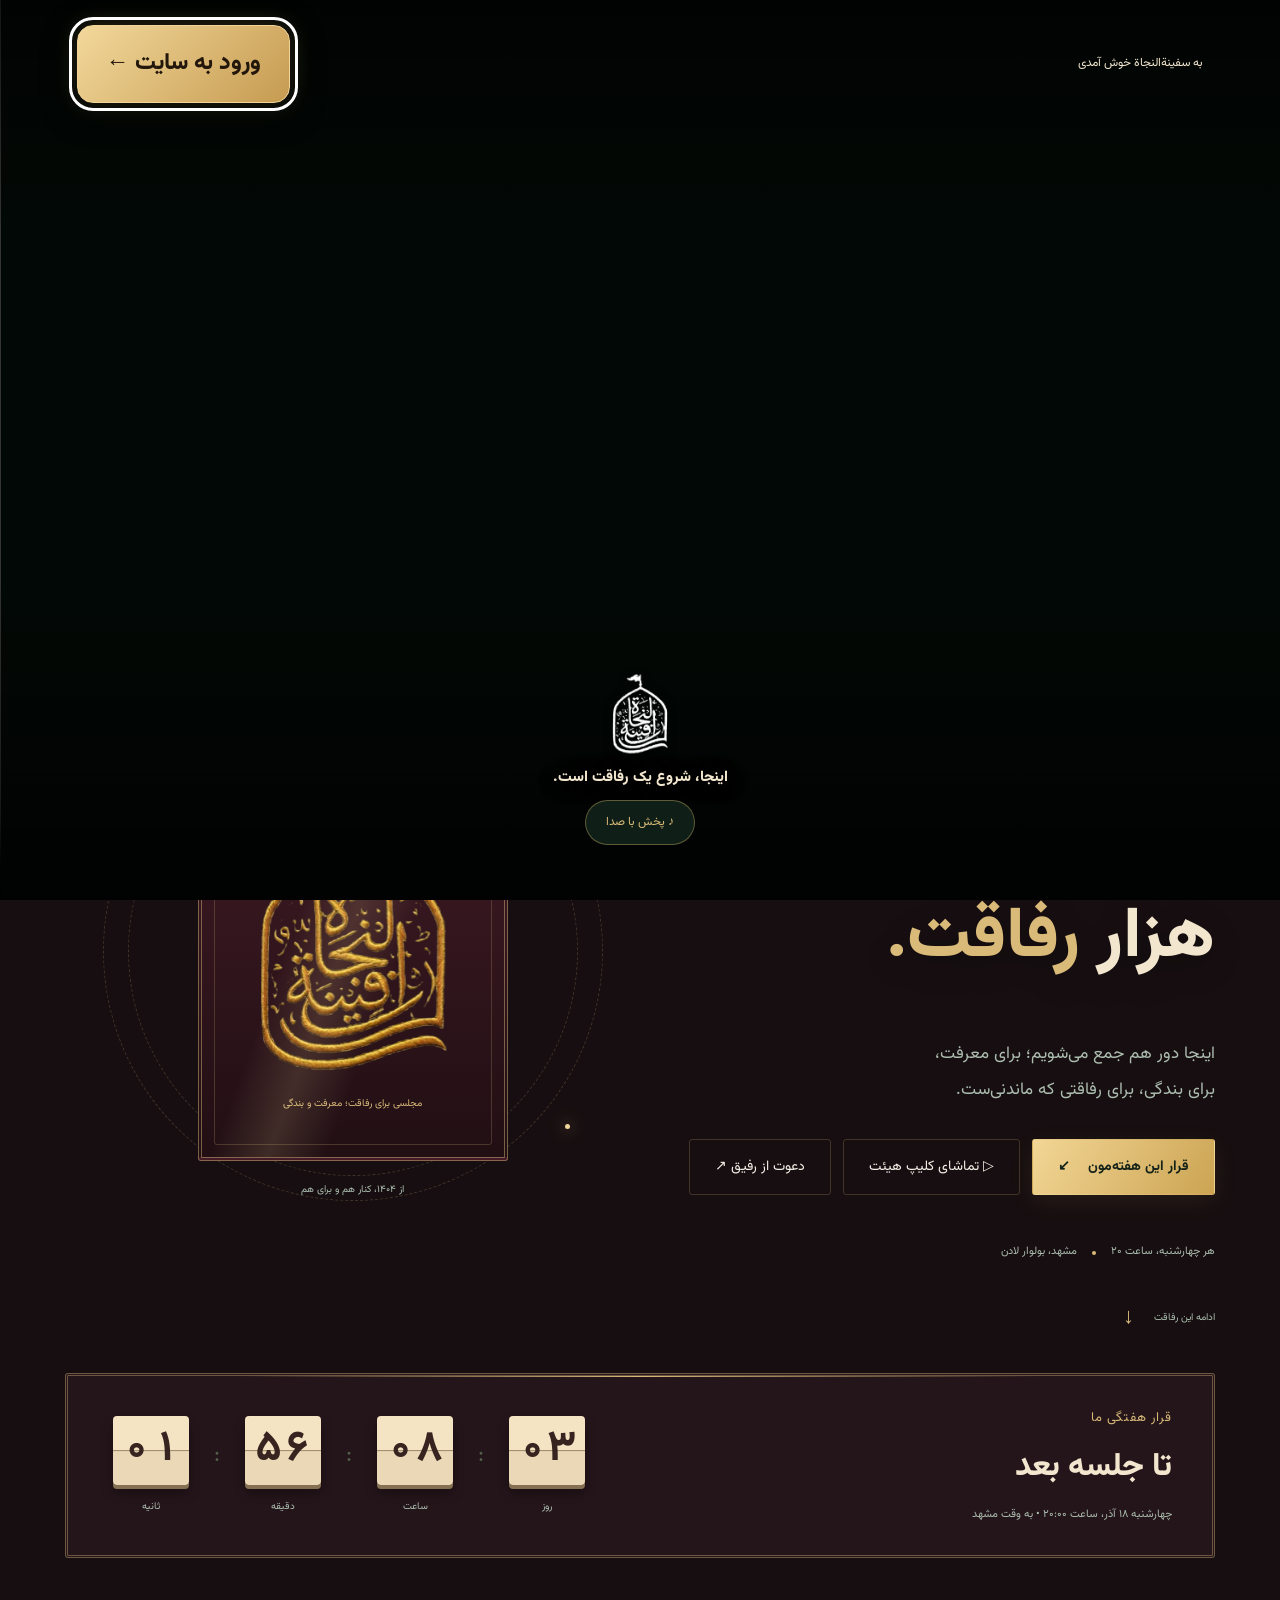
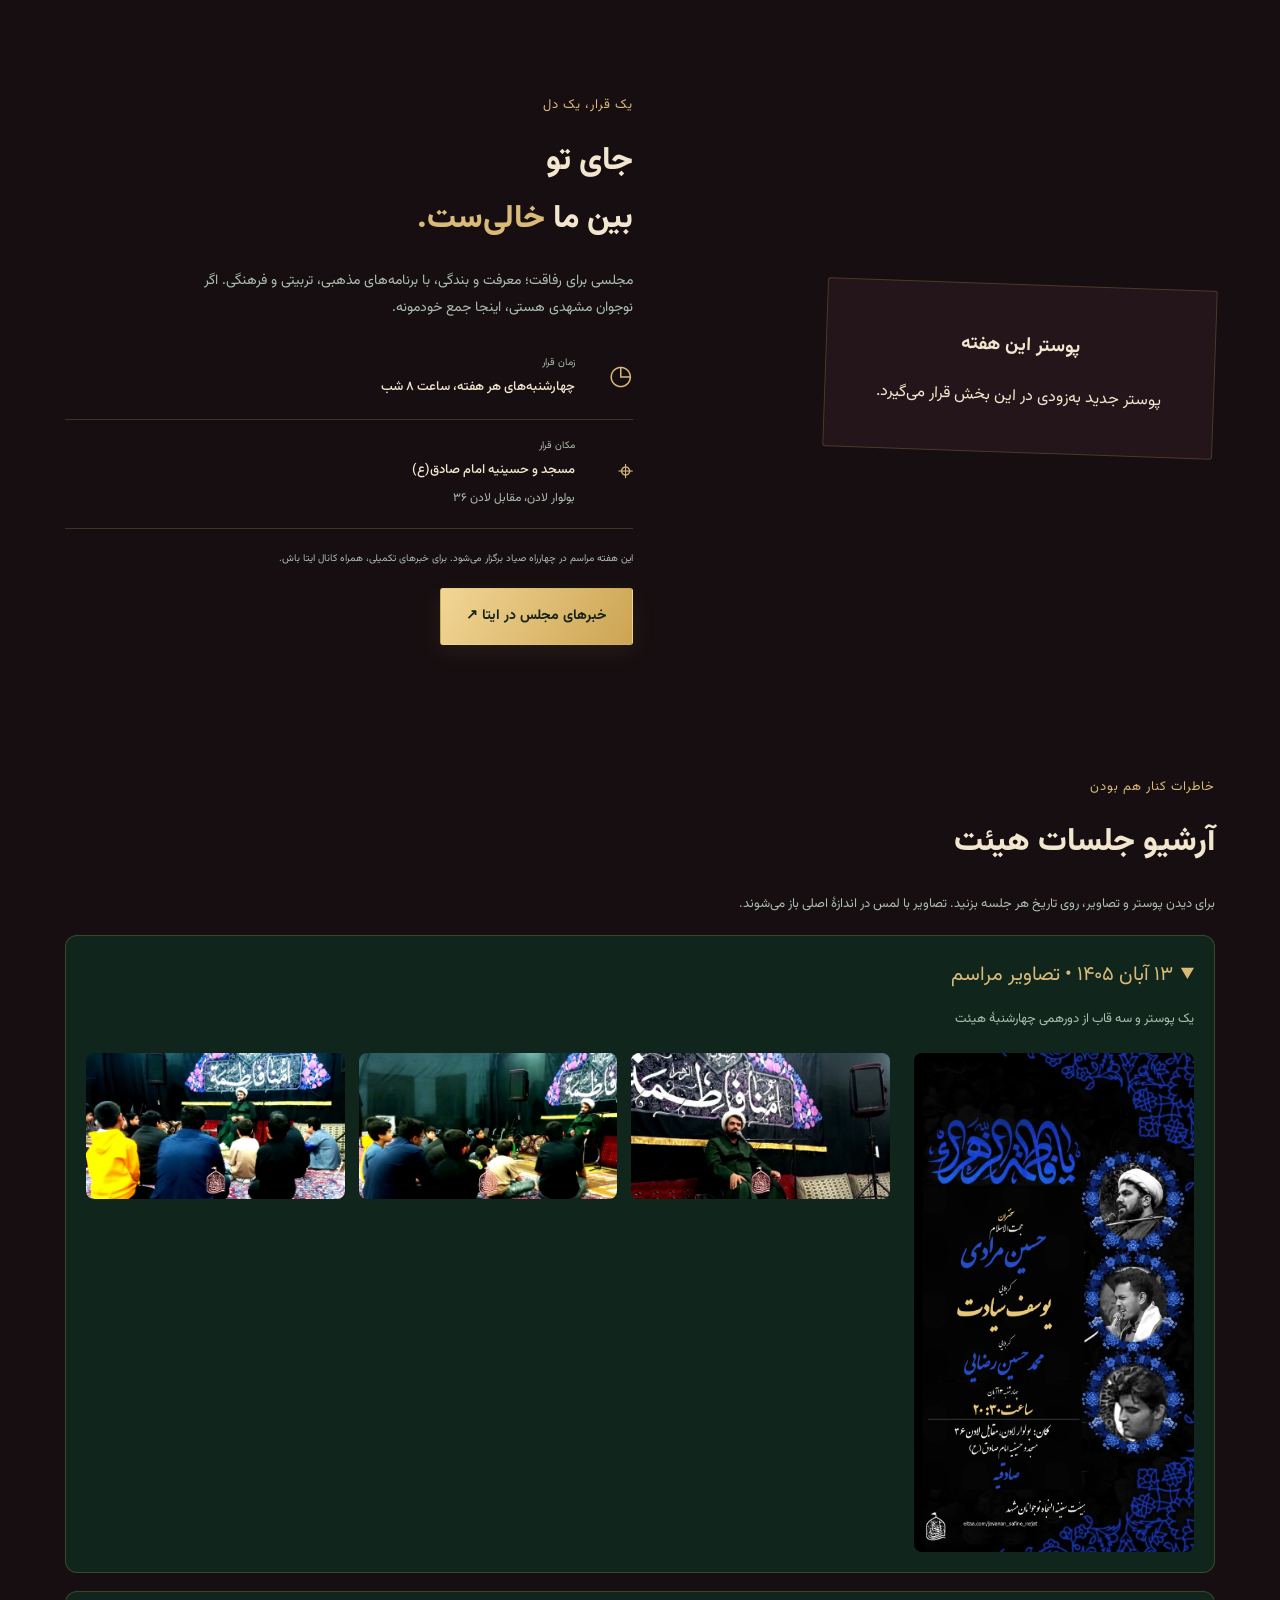
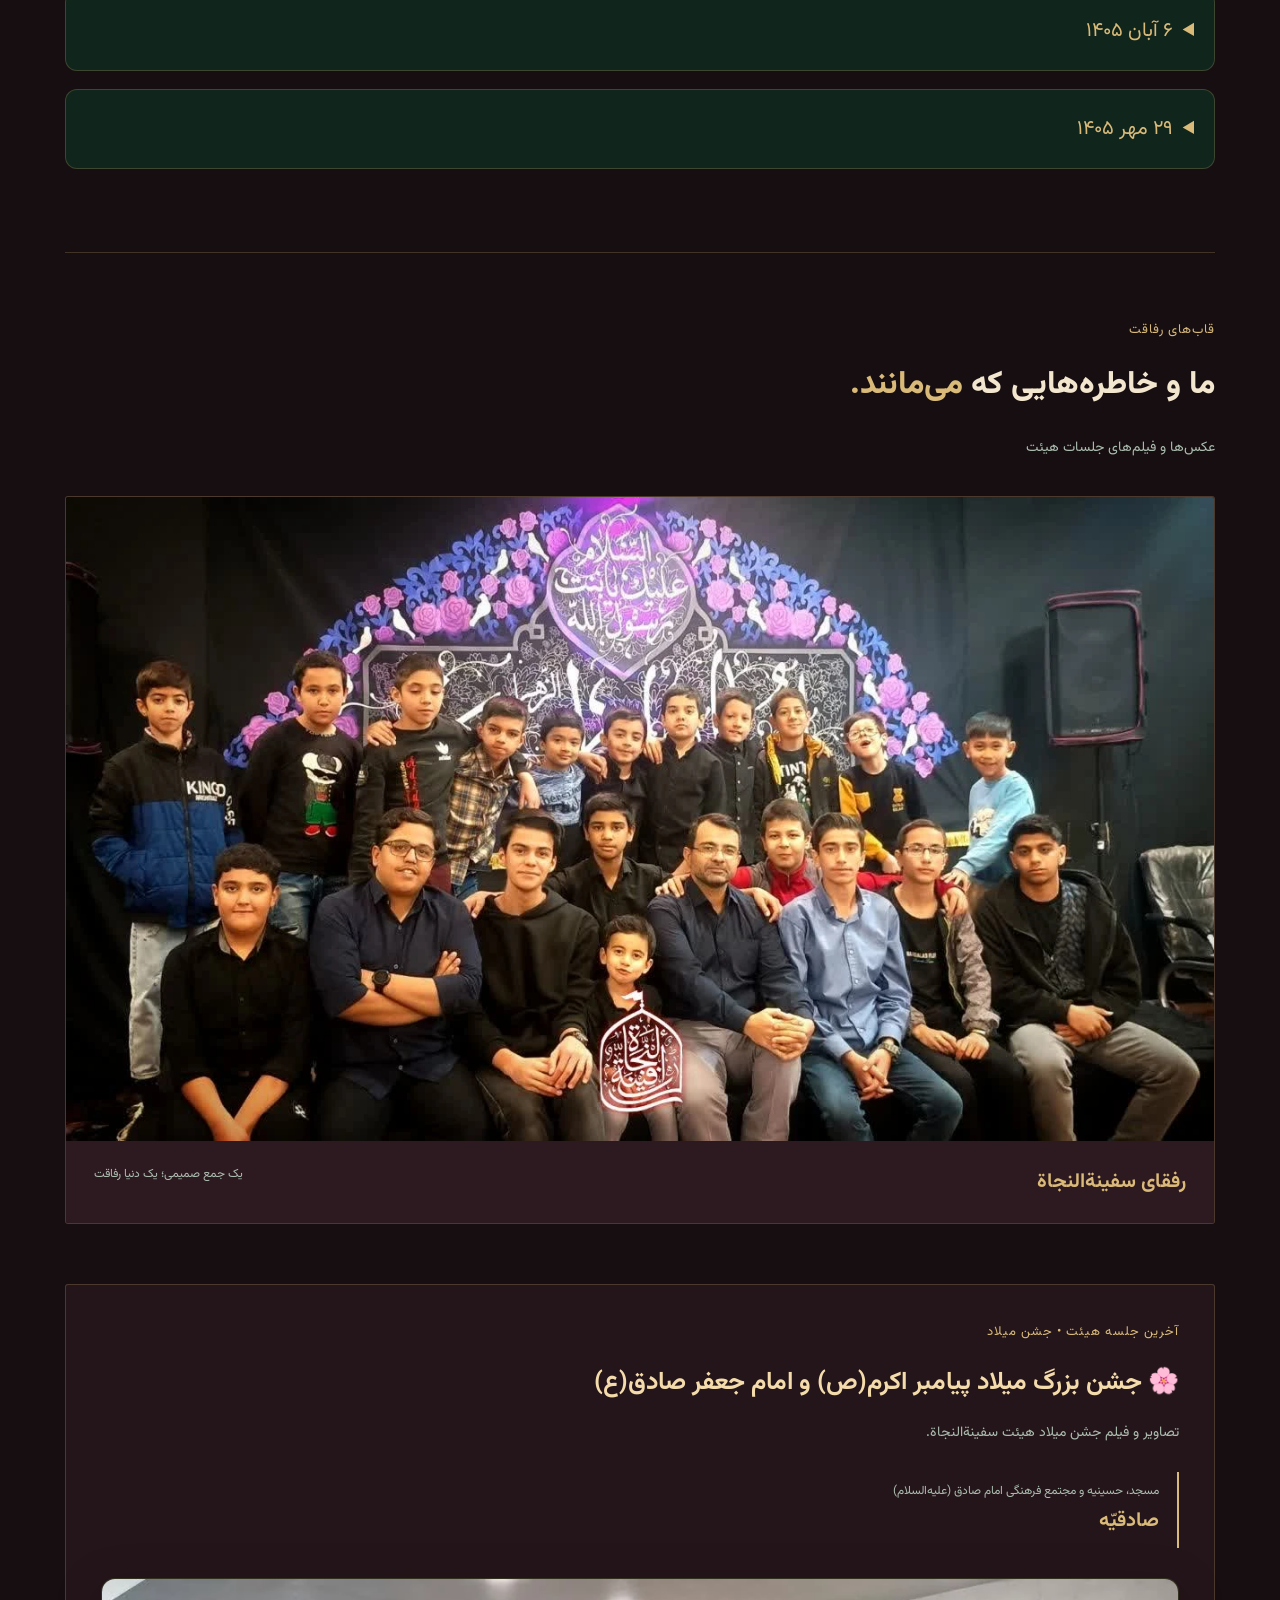
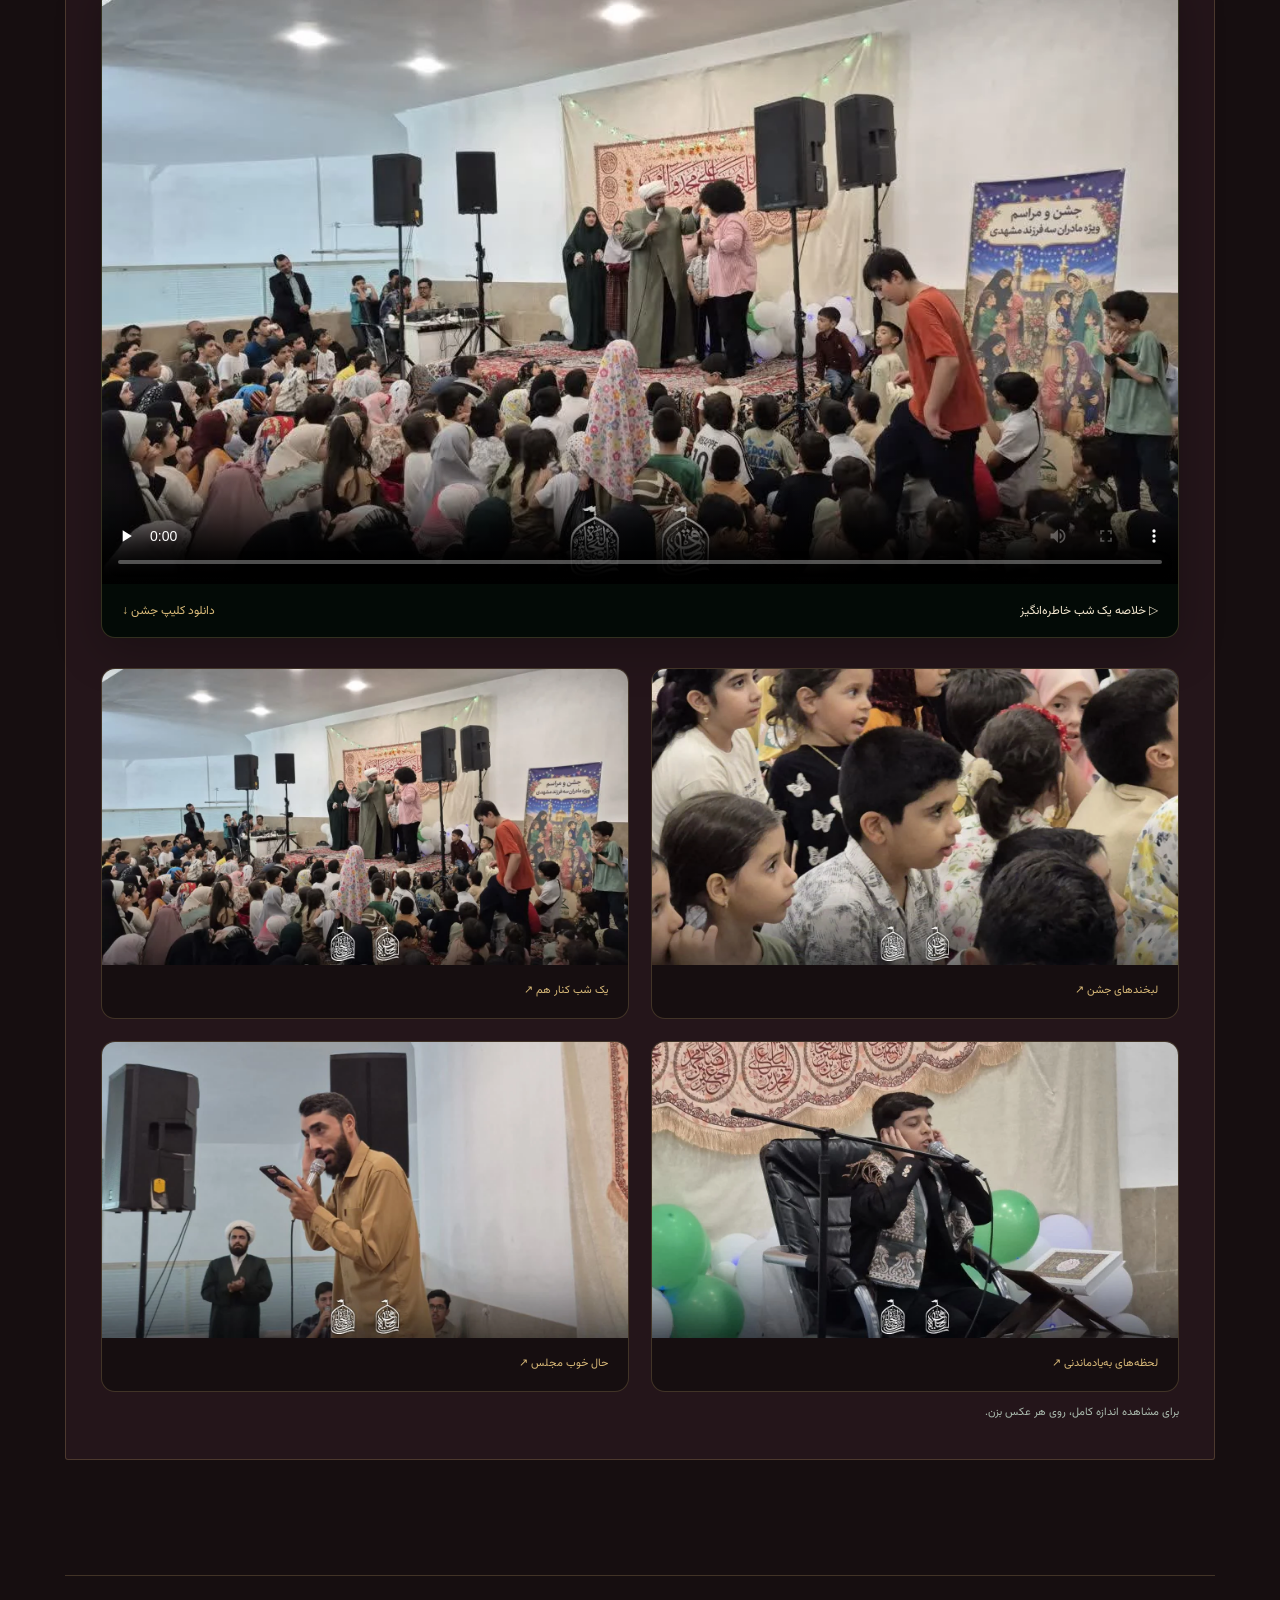
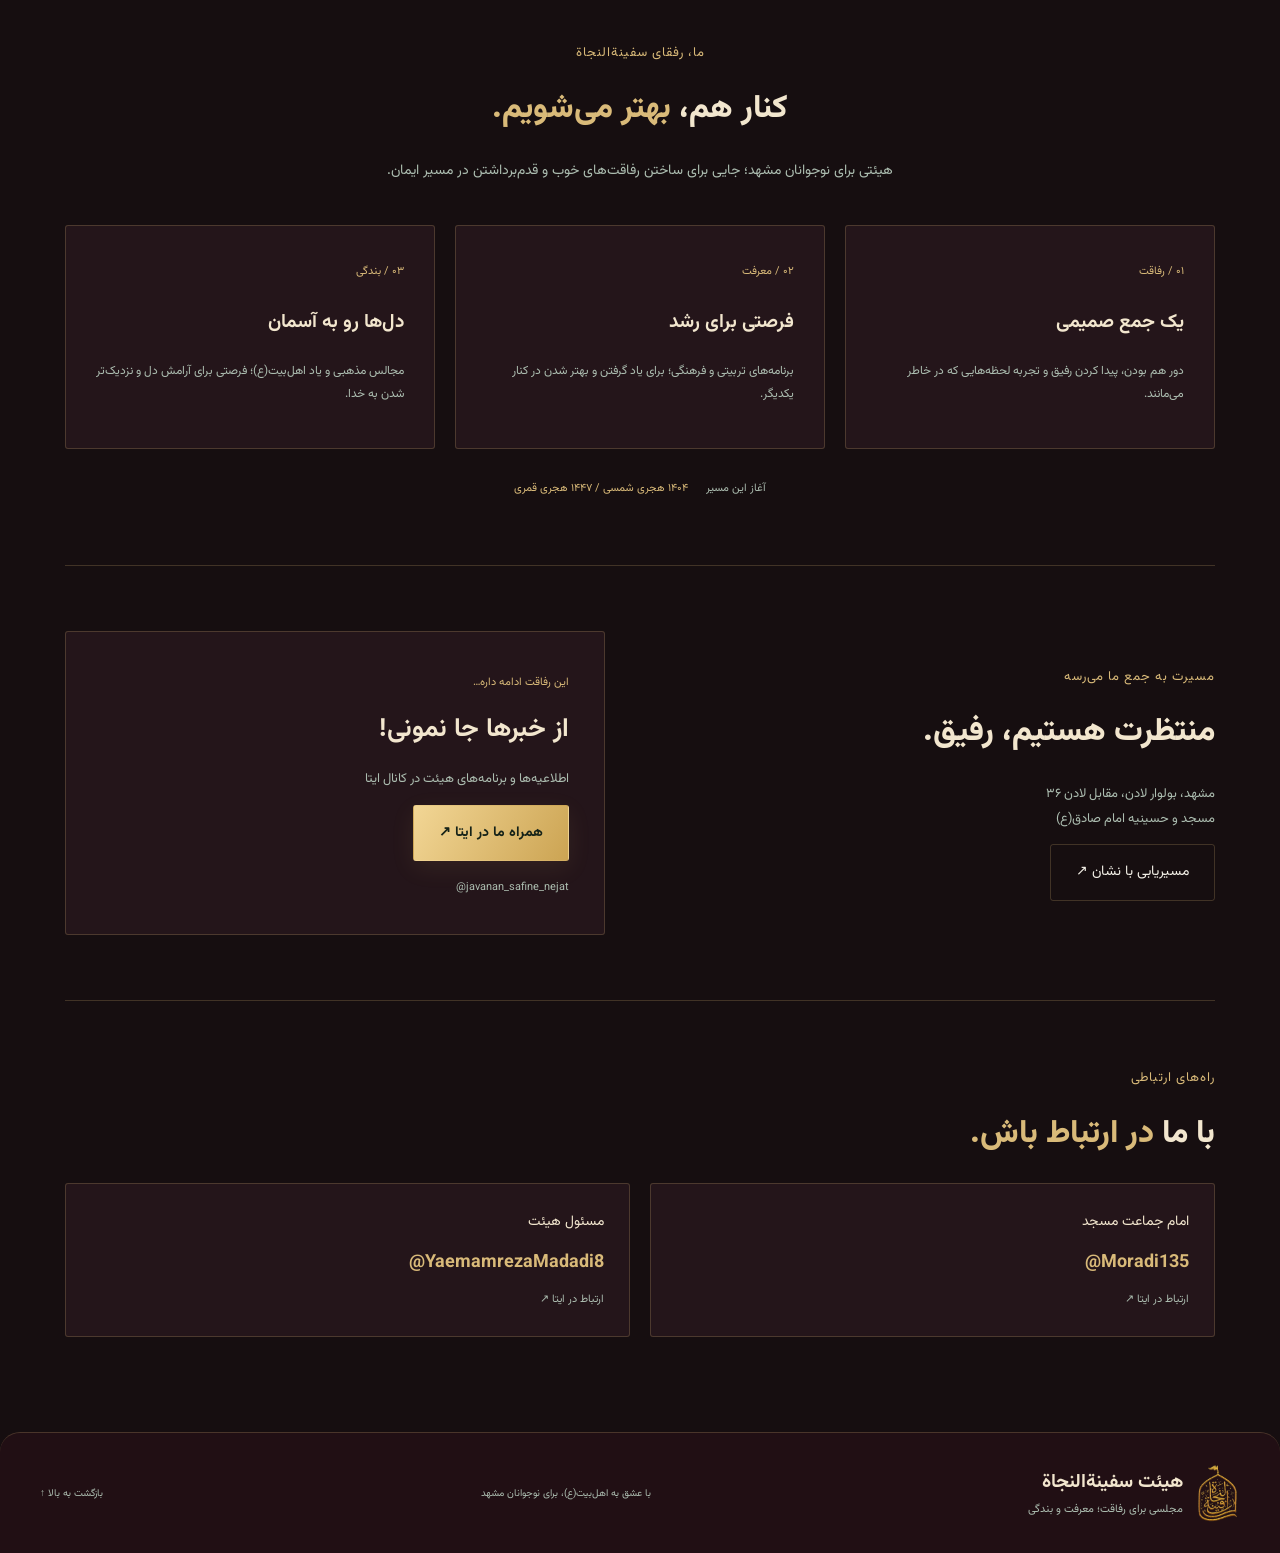
==== commit d2b1e6a2: "Add files via upload" ====
--- a/index.html
+++ b/index.html
@@ -38,8 +38,10 @@
 #skipIntro:focus-visible{outline:3px solid white;outline-offset:5px}
 @media(max-width:600px){.intro-top{flex-wrap:wrap;gap:18px!important;justify-content:center!important}.intro-top>span{width:100%;text-align:center}#skipIntro{min-width:230px;max-width:100%}}
 @media(prefers-reduced-motion:reduce){#skipIntro{transition:none}}
-</style><style>.intro-white-logo{width:65px;height:85px;object-fit:contain;filter:drop-shadow(0 2px 5px #000);pointer-events:none}.intro-bottom{bottom:55px;gap:8px}.intro-bottom p{font-size:15px}.meeting-archive details{border:1px solid var(--line);border-radius:12px;background:var(--panel);margin:18px 0;padding:20px}.meeting-archive summary{cursor:pointer;font-size:20px;color:var(--gold)}.archive-layout{display:grid;grid-template-columns:minmax(180px,280px) 1fr;gap:24px;margin-top:22px}.archive-layout img{display:block;width:100%;height:auto;border-radius:8px}.archive-photos{display:grid;grid-template-columns:repeat(auto-fit,minmax(200px,1fr));gap:14px;align-content:start}.archive-layout a{display:block}.archive-note{color:var(--muted);font-size:13px}@media(max-width:760px){.archive-layout{grid-template-columns:1fr}.archive-poster{max-width:280px;margin:auto}.intro-white-logo{width:45px;height:60px}.meeting-archive summary{font-size:17px}}@media(max-height:500px){.intro-white-logo{width:30px;height:40px}.intro-bottom p{display:none}}</style></head>
-<body><aside aria-label="اطلاعیه مهم تغییر مکان این هفته" style="position:relative;z-index:10;background:#ffdc83;color:#241a09;border:3px solid #c59330;padding:22px 16px;text-align:center;font-family:inherit;line-height:2"><strong style="font-size:1.3rem">📢 تغییر محل مراسم فقط برای این هفته</strong><p style="margin:6px 0">مراسم هیئت این هفته در <strong>چهارراه صیاد</strong> برگزار می‌شود، نه در مسجد.</p><p style="margin:0">این تغییر فقط برای همین هفته است؛ محل دائمی هیئت تغییری نکرده است.</p></aside>
+</style><style>.intro-white-logo{width:65px;height:85px;object-fit:contain;filter:drop-shadow(0 2px 5px #000);pointer-events:none}.intro-bottom{bottom:55px;gap:8px}.intro-bottom p{font-size:15px}.meeting-archive details{border:1px solid var(--line);border-radius:12px;background:var(--panel);margin:18px 0;padding:20px}.meeting-archive summary{cursor:pointer;font-size:20px;color:var(--gold)}.archive-layout{display:grid;grid-template-columns:minmax(180px,280px) 1fr;gap:24px;margin-top:22px}.archive-layout img{display:block;width:100%;height:auto;border-radius:8px}.archive-photos{display:grid;grid-template-columns:repeat(auto-fit,minmax(200px,1fr));gap:14px;align-content:start}.archive-layout a{display:block}.archive-note{color:var(--muted);font-size:13px}@media(max-width:760px){.archive-layout{grid-template-columns:1fr}.archive-poster{max-width:280px;margin:auto}.intro-white-logo{width:45px;height:60px}.meeting-archive summary{font-size:17px}}@media(max-height:500px){.intro-white-logo{width:30px;height:40px}.intro-bottom p{display:none}}</style><style>
+.weekly-notice{position:relative;isolation:isolate;max-width:1120px;margin:28px auto;padding:38px 110px 32px 32px;border:1px solid #b89354;border-radius:22px;background:radial-gradient(ellipse at top left,#51402555,transparent 65%),linear-gradient(135deg,#192a25,#101a17);color:#f7ebd6;box-shadow:0 16px 48px #0004;text-align:right;line-height:2;overflow:hidden}.weekly-notice h2{font-size:clamp(23px,4vw,37px);margin:12px 0}.weekly-notice h2 em{color:#e7bf75;font-style:normal}.notice-kicker{font-size:12px;color:#d8bd8c}.notice-stamp{position:absolute;right:22px;top:32px;display:inline-block;border:3px double #f2b4a7;border-radius:8px;color:#f2b4a7;font-size:24px;font-weight:900;line-height:1.5;padding:5px 10px;transform:rotate(12deg);box-shadow:inset 0 0 0 2px #f2b4a722}.notice-place{display:inline-block;padding:8px 18px;margin:10px 0;border:1px solid #d6b16b66;border-radius:12px;background:#d6b16b18;color:#f7dca7}.weekly-notice .notice-foot{font-size:13px;color:#d1d9d3;margin-bottom:0}.archive-photos img{height:auto;object-fit:contain}@media(max-width:600px){.weekly-notice{margin:18px 12px;padding:82px 22px 24px}.notice-stamp{top:20px;right:24px;font-size:21px}.notice-kicker{font-size:11px}}
+</style></head>
+<body><aside class="weekly-notice" aria-label="اطلاعیه مهم این هفته"><span class="notice-stamp">مهم</span><div class="notice-kicker">اطلاعیهٔ هیئت سفینة‌النجاة • ویژهٔ این هفته</div><h2>این هفته، قرارمان در <em>چهارراه صیاد</em></h2><p>همراه با تجمعات و مراسم هیئت، این هفته در چهارراه صیاد گرد هم می‌آییم.</p><strong class="notice-place">محل برگزاری این هفته: چهارراه صیاد</strong><p class="notice-foot">مراسم این هفته در مسجد برگزار نمی‌شود؛ این تغییر فقط مربوط به همین هفته است و نشانی دائمی هیئت تغییری نکرده است.</p></aside>
 <div class="intro" id="intro" role="dialog" aria-modal="true" aria-label="کلیپ خوش‌آمدگویی">
 <video id="introVideo" autoplay muted playsinline preload="auto" controls><source src="intro-fatemiyeh.mp4" type="video/mp4"></video><div class="intro-shade"></div><div class="intro-top"><span>به سفینة‌النجاة خوش آمدی</span><button id="skipIntro">ورود به سایت ←</button></div><div class="intro-bottom"><img class="intro-white-logo" src="intro-logo-white.png" alt="نشان هیئت سفینة‌النجاة"><p>اینجا، شروع یک رفاقت است.</p><button id="soundButton">♪ پخش با صدا</button><button id="playButton" hidden>▶ پخش کلیپ</button></div></div>
 <div id="siteContent" inert><div class="top-progress" id="readingProgress" aria-hidden="true"></div>
@@ -48,7 +50,7 @@
 <section class="hero" id="home"><div class="glow"></div><div class="hero-copy"><div class="eyebrow"><span></span> ویژه نوجوانان مشهدی</div><p class="overline">به جمع رفقای هیئت خوش آمدی</p><h1>یک کشتی؛<br>هزار <em>رفاقت.</em></h1><p class="hero-desc">اینجا دور هم جمع می‌شویم؛ برای معرفت،<br>برای بندگی، برای رفاقتی که ماندنی‌ست.</p><div class="actions"><a class="button gold" href="#gathering">قرار این هفته‌مون <span>↙</span></a><button class="button subtle" id="replay">▷ تماشای کلیپ هیئت</button><button class="button subtle" id="shareMeeting" type="button">دعوت از رفیق ↗</button><span id="shareStatus" role="status" style="font-size:12px;width:100%"></span></div><div class="hero-meta"><span>هر چهارشنبه، ساعت ۲۰</span><i></i><span>مشهد، بولوار لادن</span></div></div><div class="hero-art"><div class="orbit orbit-one"></div><div class="orbit orbit-two"></div><div class="arch"><img src="logo.png" alt="هیئت سفینة‌النجاة" class="main-logo"><span class="art-caption">مجلسی برای رفاقت؛ معرفت و بندگی</span></div><span class="art-foot">از ۱۴۰۴، کنار هم و برای هم</span><div class="spark s1"></div><div class="spark s2"></div><div class="spark s3"></div></div><a href="#gathering" class="scroll">ادامه این رفاقت <span>↓</span></a></section>
 <section class="countdown-section reveal" aria-label="زمان تا مجلس بعدی"><div><div class="eyebrow">قرار هفتگی ما</div><h2>تا جلسه بعد</h2><p id="nextDate">چهارشنبه، ساعت ۲۰ به وقت مشهد</p></div><div class="live-message" id="liveMeeting" role="status" hidden><span class="live-lamp"></span>وقت قرارمان رسید<h3>شروع جلسه هیئت سفینة‌النجاة</h3><p>چهارشنبه، ساعت ۸ شب؛ مسجد و حسینیه امام صادق(ع)</p><a class="button gold" href="#address">نشانی هیئت ←</a></div><div class="timer" role="timer" aria-label="شمارش معکوس مجلس بعدی"><div><strong id="days">۰۰</strong><span>روز</span></div><b>:</b><div><strong id="hours">۰۰</strong><span>ساعت</span></div><b>:</b><div><strong id="minutes">۰۰</strong><span>دقیقه</span></div><b>:</b><div><strong id="seconds">۰۰</strong><span>ثانیه</span></div></div></section>
 <section class="gathering section reveal" id="gathering"><div class="poster-frame" style="padding:24px;text-align:center"><h3>پوستر این هفته</h3><p>پوستر جدید به‌زودی در این بخش قرار می‌گیرد.</p></div><div class="gathering-copy"><div class="eyebrow">یک قرار، یک دل</div><h2>جای تو<br>بین ما <em>خالی‌ست.</em></h2><p>مجلسی برای رفاقت؛ معرفت و بندگی، با برنامه‌های مذهبی، تربیتی و فرهنگی. اگر نوجوان مشهدی هستی، اینجا جمع خودمونه.</p><div class="detail"><span class="detail-icon">◷</span><div><small>زمان قرار</small><strong>چهارشنبه‌های هر هفته، ساعت ۸ شب</strong></div></div><div class="detail"><span class="detail-icon">⌖</span><div><small>مکان قرار</small><strong>مسجد و حسینیه امام صادق(ع)</strong><p>بولوار لادن، مقابل لادن ۳۶</p></div></div><p class="note">این هفته مراسم در چهارراه صیاد برگزار می‌شود. برای خبرهای تکمیلی، همراه کانال ایتا باش.</p><a class="button gold" href="https://eitaa.com/javanan_safine_nejat" target="_blank" rel="noopener">خبرهای مجلس در ایتا ↗</a></div></section>
-<section class="section reveal meeting-archive" id="meeting-calendar"><div class="eyebrow">خاطرات کنار هم بودن</div><h2>آرشیو جلسات هیئت</h2><p class="archive-note">برای دیدن پوستر و تصاویر، روی تاریخ هر جلسه بزنید. تصاویر با لمس در اندازهٔ اصلی باز می‌شوند.</p><details><summary>۱۳ آبان ۱۴۰۵ • جلسهٔ پیشِ رو</summary><p class="archive-note">تصاویر و فیلم‌های مراسم پس از برگزاری اضافه می‌شوند.</p><div class="archive-layout"><a class="archive-poster" href="poster-13-aban.webp" target="_blank" rel="noopener"><img src="poster-13-aban.webp" alt="پوستر ۱۳ آبان ۱۴۰۵ • جلسهٔ پیشِ رو" loading="lazy"></a><div class="archive-photos"></div></div></details><details><summary>۶ آبان ۱۴۰۵</summary><p class="archive-note">یک پوستر و سه عکس از مراسم</p><div class="archive-layout"><a class="archive-poster" href="photo_۲۰۲۶-۱۰-۲۶_۲۲-۵۰-۵۵.webp" target="_blank" rel="noopener"><img src="photo_۲۰۲۶-۱۰-۲۶_۲۲-۵۰-۵۵.webp" alt="پوستر ۶ آبان ۱۴۰۵" loading="lazy"></a><div class="archive-photos"><a class="" href="photo_۲۰۲۶-۱۰-۲۹_۱۴-۱۴-۵۰.webp" target="_blank" rel="noopener"><img src="photo_۲۰۲۶-۱۰-۲۹_۱۴-۱۴-۵۰.webp" alt="عکس 1 از ۶ آبان ۱۴۰۵" loading="lazy"></a><a class="" href="photo_۲۰۲۶-۱۰-۲۹_۱۴-۱۴-۵۵.webp" target="_blank" rel="noopener"><img src="photo_۲۰۲۶-۱۰-۲۹_۱۴-۱۴-۵۵.webp" alt="عکس 2 از ۶ آبان ۱۴۰۵" loading="lazy"></a><a class="" href="photo_۲۰۲۶-۱۰-۲۹_۱۴-۱۴-۴۶.webp" target="_blank" rel="noopener"><img src="photo_۲۰۲۶-۱۰-۲۹_۱۴-۱۴-۴۶.webp" alt="عکس 3 از ۶ آبان ۱۴۰۵" loading="lazy"></a></div></div></details><details><summary>۲۹ مهر ۱۴۰۵</summary><p class="archive-note">یک پوستر و یک عکس از مراسم</p><div class="archive-layout"><a class="archive-poster" href="photo_۲۰۲۶-۱۰-۱۴_۲۰-۴۳-۱۷.webp" target="_blank" rel="noopener"><img src="photo_۲۰۲۶-۱۰-۱۴_۲۰-۴۳-۱۷.webp" alt="پوستر ۲۹ مهر ۱۴۰۵" loading="lazy"></a><div class="archive-photos"><a class="" href="photo_۲۰۲۶-۱۰-۲۱_۲۲-۴۹-۳۹.webp" target="_blank" rel="noopener"><img src="photo_۲۰۲۶-۱۰-۲۱_۲۲-۴۹-۳۹.webp" alt="عکس 1 از ۲۹ مهر ۱۴۰۵" loading="lazy"></a></div></div></details></section><section class="memories section reveal" id="gallery">
+<section class="section reveal meeting-archive" id="meeting-calendar"><div class="eyebrow">خاطرات کنار هم بودن</div><h2>آرشیو جلسات هیئت</h2><p class="archive-note">برای دیدن پوستر و تصاویر، روی تاریخ هر جلسه بزنید. تصاویر با لمس در اندازهٔ اصلی باز می‌شوند.</p><details open><summary>۱۳ آبان ۱۴۰۵ • تصاویر مراسم</summary><p class="archive-note">یک پوستر و سه قاب از دورهمی چهارشنبهٔ هیئت</p><div class="archive-layout"><a class="archive-poster" href="poster-13-aban.webp" target="_blank" rel="noopener"><img src="poster-13-aban.webp" alt="پوستر مراسم ۱۳ آبان ۱۴۰۵" loading="lazy"></a><div class="archive-photos"><a href="session-13-aban-1.webp" target="_blank" rel="noopener"><img src="session-13-aban-1.webp" alt="تصویر اول مراسم ۱۳ آبان" loading="lazy" width="1280" height="720"></a><a href="session-13-aban-2.webp" target="_blank" rel="noopener"><img src="session-13-aban-2.webp" alt="تصویر دوم مراسم ۱۳ آبان" loading="lazy" width="1280" height="720"></a><a href="session-13-aban-3.webp" target="_blank" rel="noopener"><img src="session-13-aban-3.webp" alt="تصویر سوم مراسم ۱۳ آبان" loading="lazy" width="1280" height="720"></a></div></div></details><details><summary>۶ آبان ۱۴۰۵</summary><p class="archive-note">یک پوستر و سه عکس از مراسم</p><div class="archive-layout"><a class="archive-poster" href="photo_۲۰۲۶-۱۰-۲۶_۲۲-۵۰-۵۵.webp" target="_blank" rel="noopener"><img src="photo_۲۰۲۶-۱۰-۲۶_۲۲-۵۰-۵۵.webp" alt="پوستر ۶ آبان ۱۴۰۵" loading="lazy"></a><div class="archive-photos"><a class="" href="photo_۲۰۲۶-۱۰-۲۹_۱۴-۱۴-۵۰.webp" target="_blank" rel="noopener"><img src="photo_۲۰۲۶-۱۰-۲۹_۱۴-۱۴-۵۰.webp" alt="عکس 1 از ۶ آبان ۱۴۰۵" loading="lazy"></a><a class="" href="photo_۲۰۲۶-۱۰-۲۹_۱۴-۱۴-۵۵.webp" target="_blank" rel="noopener"><img src="photo_۲۰۲۶-۱۰-۲۹_۱۴-۱۴-۵۵.webp" alt="عکس 2 از ۶ آبان ۱۴۰۵" loading="lazy"></a><a class="" href="photo_۲۰۲۶-۱۰-۲۹_۱۴-۱۴-۴۶.webp" target="_blank" rel="noopener"><img src="photo_۲۰۲۶-۱۰-۲۹_۱۴-۱۴-۴۶.webp" alt="عکس 3 از ۶ آبان ۱۴۰۵" loading="lazy"></a></div></div></details><details><summary>۲۹ مهر ۱۴۰۵</summary><p class="archive-note">یک پوستر و یک عکس از مراسم</p><div class="archive-layout"><a class="archive-poster" href="photo_۲۰۲۶-۱۰-۱۴_۲۰-۴۳-۱۷.webp" target="_blank" rel="noopener"><img src="photo_۲۰۲۶-۱۰-۱۴_۲۰-۴۳-۱۷.webp" alt="پوستر ۲۹ مهر ۱۴۰۵" loading="lazy"></a><div class="archive-photos"><a class="" href="photo_۲۰۲۶-۱۰-۲۱_۲۲-۴۹-۳۹.webp" target="_blank" rel="noopener"><img src="photo_۲۰۲۶-۱۰-۲۱_۲۲-۴۹-۳۹.webp" alt="عکس 1 از ۲۹ مهر ۱۴۰۵" loading="lazy"></a></div></div></details></section><section class="memories section reveal" id="gallery">
 <div class="eyebrow">قاب‌های رفاقت</div><h2>ما و خاطره‌هایی که <em>می‌مانند.</em></h2><p class="gallery-lead">عکس‌ها و فیلم‌های جلسات هیئت</p>
 <figure class="members-photo"><a href="members.webp" target="_blank" rel="noopener"><img src="members.webp" alt="عکس دسته‌جمعی اعضای هیئت سفینة‌النجاة با پس‌زمینه بنفش" loading="lazy" width="1280" height="718"></a><figcaption><span>رفقای سفینة‌النجاة</span>یک جمع صمیمی؛ یک دنیا رفاقت</figcaption></figure>
 <article class="event-album"><div class="eyebrow">آخرین جلسه هیئت • جشن میلاد</div><h3>🌸 جشن بزرگ میلاد پیامبر اکرم(ص) و امام جعفر صادق(ع)</h3><p>تصاویر و فیلم جشن میلاد هیئت سفینة‌النجاة.</p><p class="venue">مسجد، حسینیه و مجتمع فرهنگی امام صادق (علیه‌السلام)<br><strong>صادقیّه</strong></p>
